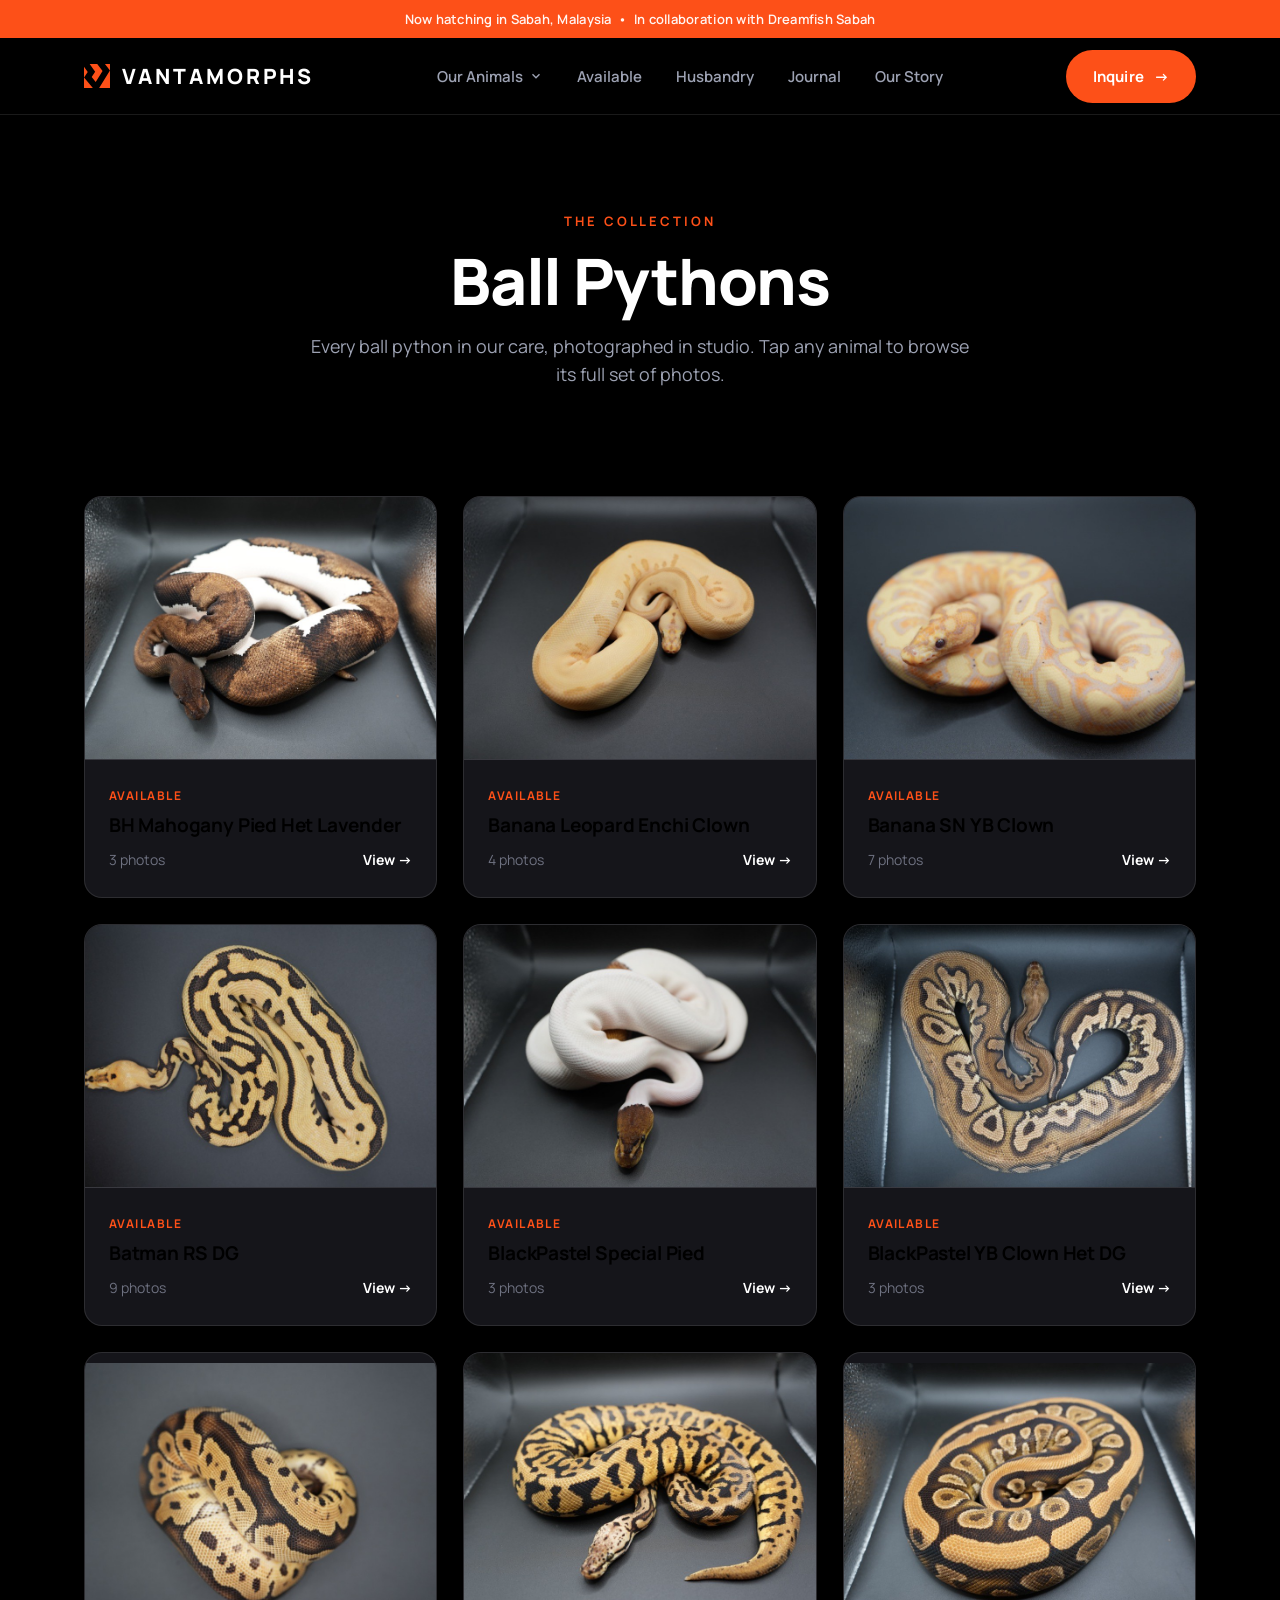
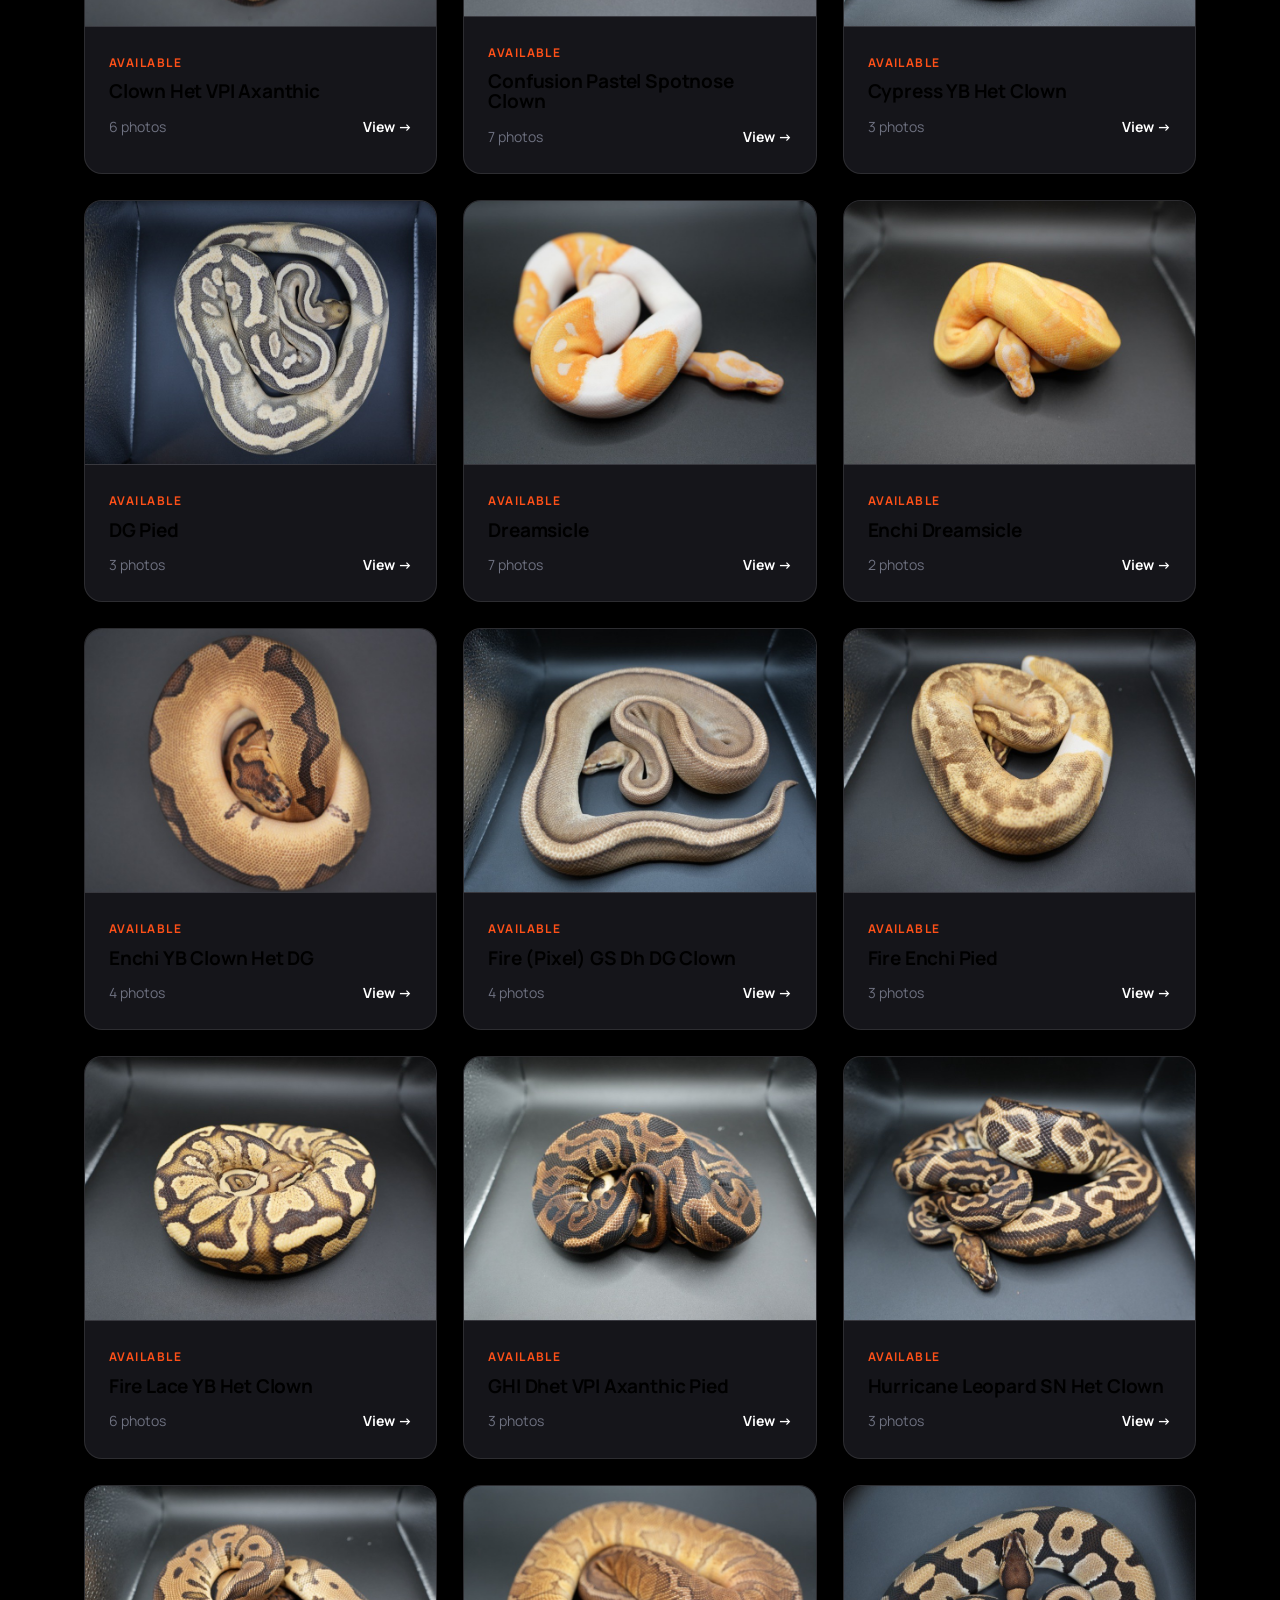
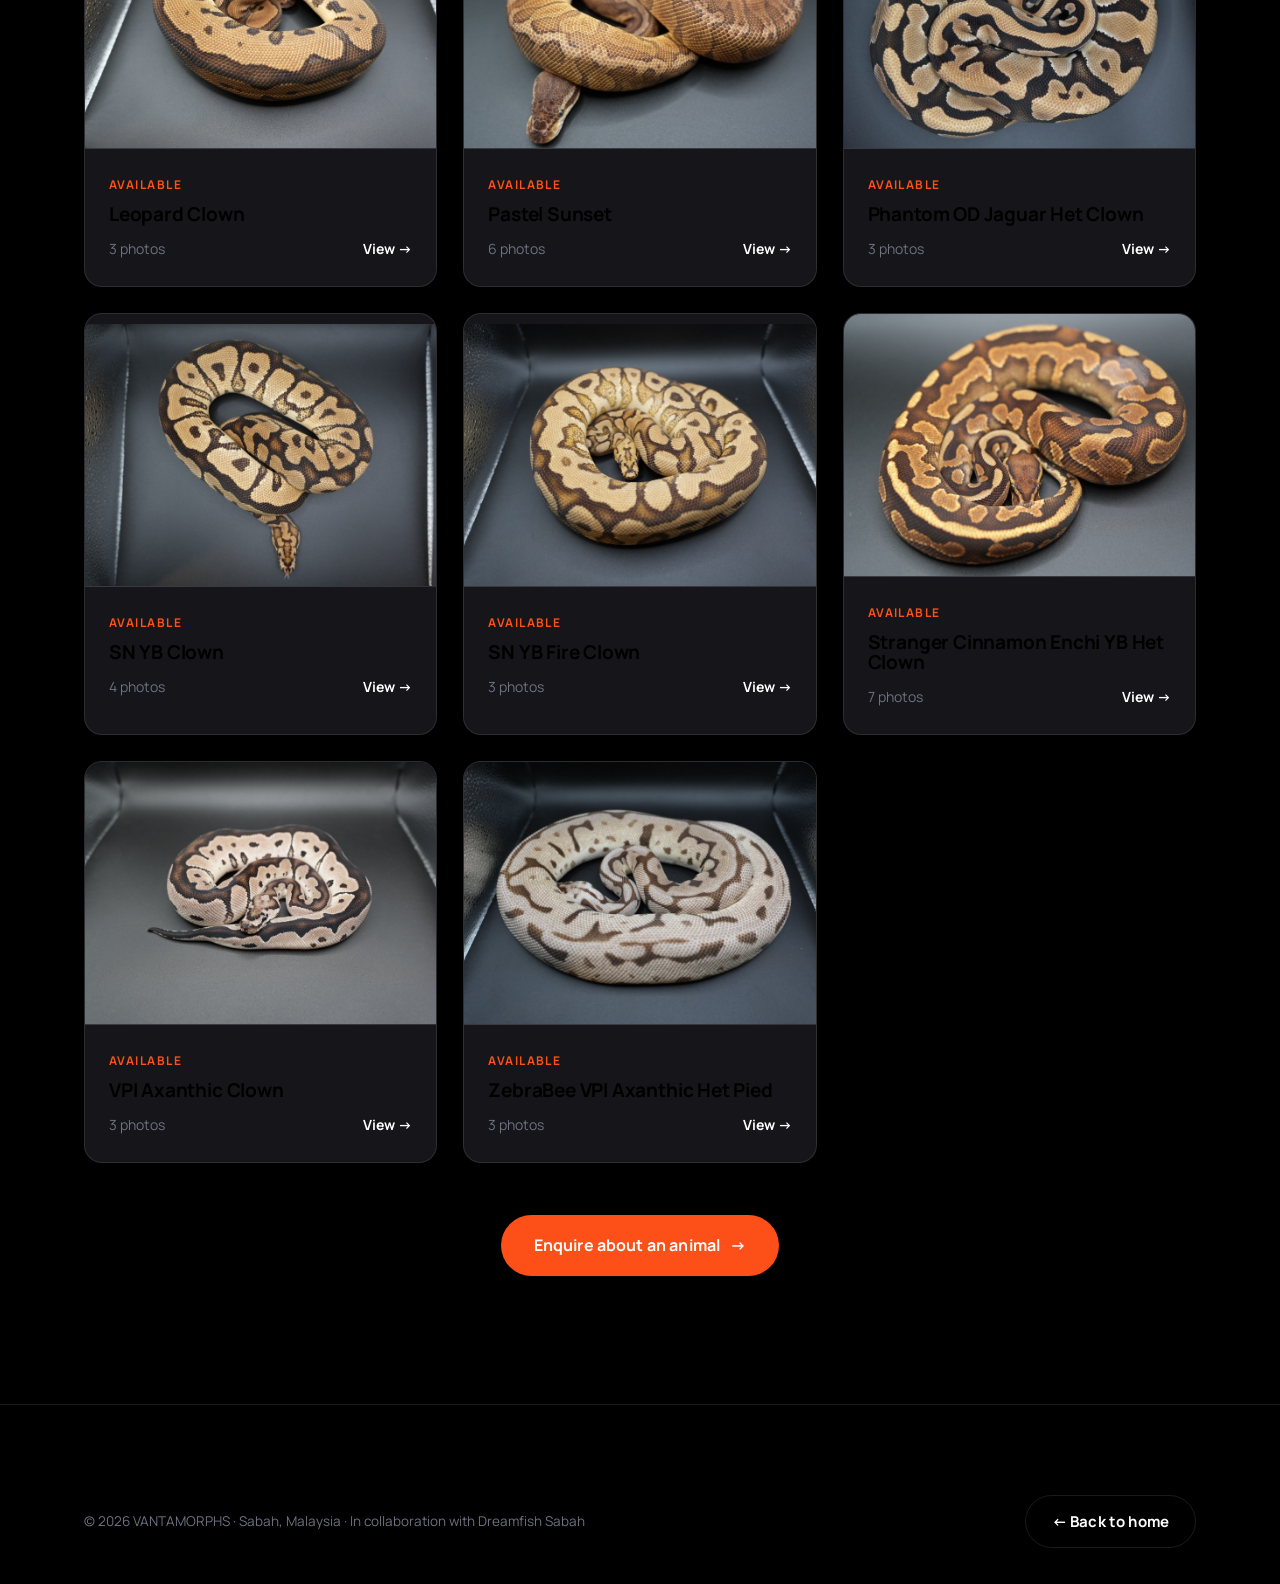
==== ball-pythons.html @ 82ac7227 "Add Ball Pythons page with per-animal photo galleries and nav dropdown - 26 named ball pythons, 112 " ====
<!DOCTYPE html>
<html lang="en">
<head>
  <meta charset="UTF-8" />
  <meta name="viewport" content="width=device-width, initial-scale=1.0" />
  <title>Ball Pythons — VANTAMORPHS</title>
  <meta name="description" content="The full VANTAMORPHS ball python collection — 26 animals, photographed in studio in Sabah, Malaysia." />
  <link rel="icon" type="image/png" sizes="32x32" href="assets/favicon-32.png" />
  <link rel="icon" type="image/png" sizes="16x16" href="assets/favicon-16.png" />
  <link rel="preconnect" href="https://fonts.googleapis.com" />
  <link rel="preconnect" href="https://fonts.gstatic.com" crossorigin />
  <link href="https://fonts.googleapis.com/css2?family=Manrope:wght@300;400;500;600;700;800&display=swap" rel="stylesheet" />
  <link rel="stylesheet" href="styles.css" />
</head>
<body>

  <!-- ============ TOP BAR ============ -->
  <div class="topbar">
    <span>Now hatching in Sabah, Malaysia &nbsp;•&nbsp; In collaboration with Dreamfish Sabah</span>
  </div>

  <!-- ============ HEADER ============ -->
  <header class="header">
    <div class="wrap nav">
      <a href="index.html" class="logo" aria-label="Vantamorphs home">
        <span class="mark">
          <svg viewBox="0 0 699.89 665.63" aria-hidden="true">
            <polygon points="100.37 212.14 0 72.76 0 665.63 254.67 665.63 1.85 362.85 100.37 212.14"/>
            <polygon points="356.38 0 152.37 0 300.46 207.97 206.5 351.66 315.38 482.06 499.54 187.85 356.38 0"/>
            <polygon points="564.32 0 698.16 177.63 395.48 665.63 699.89 665.63 699.89 0 564.32 0"/>
          </svg>
        </span>
        <span class="word">VANTAMORPHS</span>
      </a>

      <nav class="nav-links" aria-label="Primary">
        <div class="nav-item has-drop">
          <a href="ball-pythons.html" class="drop-trigger" aria-haspopup="true" aria-expanded="false">Our Animals
            <svg class="chev" viewBox="0 0 24 24" fill="none" stroke="currentColor" stroke-width="2.4" aria-hidden="true"><path d="m6 9 6 6 6-6"/></svg>
          </a>
          <div class="drop" role="menu">
            <a href="ball-pythons.html" role="menuitem">Ball Pythons</a>
            <a href="crested-geckos.html" role="menuitem">Crested Geckos</a>
          </div>
        </div>
        <a href="index.html#acquire">Available</a>
        <a href="index.html#education">Husbandry</a>
        <a href="index.html#journal">Journal</a>
        <a href="index.html#story">Our Story</a>
      </nav>

      <div class="nav-actions">
        <a href="index.html#contact" class="btn btn-primary">Inquire <span class="arrow">&rarr;</span></a>
        <button class="nav-toggle" aria-label="Open menu" aria-expanded="false" id="navToggle">
          <svg viewBox="0 0 24 24" fill="none" stroke-width="2"><path d="M3 6h18M3 12h18M3 18h18"/></svg>
        </button>
      </div>
    </div>
    <div class="mobile-menu" id="mobileMenu">
      <a href="ball-pythons.html">Ball Pythons</a>
      <a href="crested-geckos.html">Crested Geckos</a>
      <a href="index.html#acquire">Available</a>
      <a href="index.html#education">Husbandry</a>
      <a href="index.html#journal">Journal</a>
      <a href="index.html#story">Our Story</a>
      <a href="index.html#contact" class="btn btn-primary">Inquire &rarr;</a>
    </div>
  </header>

  <main>
    <section class="page-head">
      <div class="wrap center">
        <span class="eyebrow">The Collection</span>
        <h1 class="h1">Ball Pythons</h1>
        <p class="lead" style="margin:18px auto 0;max-width:60ch;">Every ball python in our care, photographed in studio. Tap any animal to browse its full set of photos.</p>
      </div>
    </section>

    <section style="padding-top:0;">
      <div class="wrap">
        <div class="cards roster">
          <button class="card animal-card" data-i="0" aria-label="View photos of BH Mahogany Pied Het Lavender">
            <div class="ph"><img src="assets/animals/bh-mahogany-pied-het-lavender/card.jpg" alt="BH Mahogany Pied Het Lavender" loading="lazy" /></div>
            <div class="card-body">
              <span class="tag">Available</span>
              <h3>BH Mahogany Pied Het Lavender</h3>
              <div class="meta"><span>3 photos</span><span class="price">View &rarr;</span></div>
            </div>
          </button>
          <button class="card animal-card" data-i="1" aria-label="View photos of Banana Leopard Enchi Clown">
            <div class="ph"><img src="assets/animals/banana-leopard-enchi-clown/card.jpg" alt="Banana Leopard Enchi Clown" loading="lazy" /></div>
            <div class="card-body">
              <span class="tag">Available</span>
              <h3>Banana Leopard Enchi Clown</h3>
              <div class="meta"><span>4 photos</span><span class="price">View &rarr;</span></div>
            </div>
          </button>
          <button class="card animal-card" data-i="2" aria-label="View photos of Banana SN YB Clown">
            <div class="ph"><img src="assets/animals/banana-sn-yb-clown/card.jpg" alt="Banana SN YB Clown" loading="lazy" /></div>
            <div class="card-body">
              <span class="tag">Available</span>
              <h3>Banana SN YB Clown</h3>
              <div class="meta"><span>7 photos</span><span class="price">View &rarr;</span></div>
            </div>
          </button>
          <button class="card animal-card" data-i="3" aria-label="View photos of Batman RS DG">
            <div class="ph"><img src="assets/animals/batman-rs-dg/card.jpg" alt="Batman RS DG" loading="lazy" /></div>
            <div class="card-body">
              <span class="tag">Available</span>
              <h3>Batman RS DG</h3>
              <div class="meta"><span>9 photos</span><span class="price">View &rarr;</span></div>
            </div>
          </button>
          <button class="card animal-card" data-i="4" aria-label="View photos of BlackPastel Special Pied">
            <div class="ph"><img src="assets/animals/blackpastel-special-pied/card.jpg" alt="BlackPastel Special Pied" loading="lazy" /></div>
            <div class="card-body">
              <span class="tag">Available</span>
              <h3>BlackPastel Special Pied</h3>
              <div class="meta"><span>3 photos</span><span class="price">View &rarr;</span></div>
            </div>
          </button>
          <button class="card animal-card" data-i="5" aria-label="View photos of BlackPastel YB Clown Het DG">
            <div class="ph"><img src="assets/animals/blackpastel-yb-clown-het-dg/card.jpg" alt="BlackPastel YB Clown Het DG" loading="lazy" /></div>
            <div class="card-body">
              <span class="tag">Available</span>
              <h3>BlackPastel YB Clown Het DG</h3>
              <div class="meta"><span>3 photos</span><span class="price">View &rarr;</span></div>
            </div>
          </button>
          <button class="card animal-card" data-i="6" aria-label="View photos of Clown Het VPI Axanthic">
            <div class="ph"><img src="assets/animals/clown-het-vpi-axanthic/card.jpg" alt="Clown Het VPI Axanthic" loading="lazy" /></div>
            <div class="card-body">
              <span class="tag">Available</span>
              <h3>Clown Het VPI Axanthic</h3>
              <div class="meta"><span>6 photos</span><span class="price">View &rarr;</span></div>
            </div>
          </button>
          <button class="card animal-card" data-i="7" aria-label="View photos of Confusion Pastel Spotnose Clown">
            <div class="ph"><img src="assets/animals/confusion-pastel-spotnose-clown/card.jpg" alt="Confusion Pastel Spotnose Clown" loading="lazy" /></div>
            <div class="card-body">
              <span class="tag">Available</span>
              <h3>Confusion Pastel Spotnose Clown</h3>
              <div class="meta"><span>7 photos</span><span class="price">View &rarr;</span></div>
            </div>
          </button>
          <button class="card animal-card" data-i="8" aria-label="View photos of Cypress YB Het Clown">
            <div class="ph"><img src="assets/animals/cypress-yb-het-clown/card.jpg" alt="Cypress YB Het Clown" loading="lazy" /></div>
            <div class="card-body">
              <span class="tag">Available</span>
              <h3>Cypress YB Het Clown</h3>
              <div class="meta"><span>3 photos</span><span class="price">View &rarr;</span></div>
            </div>
          </button>
          <button class="card animal-card" data-i="9" aria-label="View photos of DG Pied">
            <div class="ph"><img src="assets/animals/dg-pied/card.jpg" alt="DG Pied" loading="lazy" /></div>
            <div class="card-body">
              <span class="tag">Available</span>
              <h3>DG Pied</h3>
              <div class="meta"><span>3 photos</span><span class="price">View &rarr;</span></div>
            </div>
          </button>
          <button class="card animal-card" data-i="10" aria-label="View photos of Dreamsicle">
            <div class="ph"><img src="assets/animals/dreamsicle/card.jpg" alt="Dreamsicle" loading="lazy" /></div>
            <div class="card-body">
              <span class="tag">Available</span>
              <h3>Dreamsicle</h3>
              <div class="meta"><span>7 photos</span><span class="price">View &rarr;</span></div>
            </div>
          </button>
          <button class="card animal-card" data-i="11" aria-label="View photos of Enchi Dreamsicle">
            <div class="ph"><img src="assets/animals/enchi-dreamsicle/card.jpg" alt="Enchi Dreamsicle" loading="lazy" /></div>
            <div class="card-body">
              <span class="tag">Available</span>
              <h3>Enchi Dreamsicle</h3>
              <div class="meta"><span>2 photos</span><span class="price">View &rarr;</span></div>
            </div>
          </button>
          <button class="card animal-card" data-i="12" aria-label="View photos of Enchi YB Clown Het DG">
            <div class="ph"><img src="assets/animals/enchi-yb-clown-het-dg/card.jpg" alt="Enchi YB Clown Het DG" loading="lazy" /></div>
            <div class="card-body">
              <span class="tag">Available</span>
              <h3>Enchi YB Clown Het DG</h3>
              <div class="meta"><span>4 photos</span><span class="price">View &rarr;</span></div>
            </div>
          </button>
          <button class="card animal-card" data-i="13" aria-label="View photos of Fire (Pixel) GS Dh DG Clown">
            <div class="ph"><img src="assets/animals/fire-pixel-gs-dh-dg-clown/card.jpg" alt="Fire (Pixel) GS Dh DG Clown" loading="lazy" /></div>
            <div class="card-body">
              <span class="tag">Available</span>
              <h3>Fire (Pixel) GS Dh DG Clown</h3>
              <div class="meta"><span>4 photos</span><span class="price">View &rarr;</span></div>
            </div>
          </button>
          <button class="card animal-card" data-i="14" aria-label="View photos of Fire Enchi Pied">
            <div class="ph"><img src="assets/animals/fire-enchi-pied/card.jpg" alt="Fire Enchi Pied" loading="lazy" /></div>
            <div class="card-body">
              <span class="tag">Available</span>
              <h3>Fire Enchi Pied</h3>
              <div class="meta"><span>3 photos</span><span class="price">View &rarr;</span></div>
            </div>
          </button>
          <button class="card animal-card" data-i="15" aria-label="View photos of Fire Lace YB Het Clown">
            <div class="ph"><img src="assets/animals/fire-lace-yb-het-clown/card.jpg" alt="Fire Lace YB Het Clown" loading="lazy" /></div>
            <div class="card-body">
              <span class="tag">Available</span>
              <h3>Fire Lace YB Het Clown</h3>
              <div class="meta"><span>6 photos</span><span class="price">View &rarr;</span></div>
            </div>
          </button>
          <button class="card animal-card" data-i="16" aria-label="View photos of GHI Dhet VPI Axanthic Pied">
            <div class="ph"><img src="assets/animals/ghi-dhet-vpi-axanthic-pied/card.jpg" alt="GHI Dhet VPI Axanthic Pied" loading="lazy" /></div>
            <div class="card-body">
              <span class="tag">Available</span>
              <h3>GHI Dhet VPI Axanthic Pied</h3>
              <div class="meta"><span>3 photos</span><span class="price">View &rarr;</span></div>
            </div>
          </button>
          <button class="card animal-card" data-i="17" aria-label="View photos of Hurricane Leopard SN Het Clown">
            <div class="ph"><img src="assets/animals/hurricane-leopard-sn-het-clown/card.jpg" alt="Hurricane Leopard SN Het Clown" loading="lazy" /></div>
            <div class="card-body">
              <span class="tag">Available</span>
              <h3>Hurricane Leopard SN Het Clown</h3>
              <div class="meta"><span>3 photos</span><span class="price">View &rarr;</span></div>
            </div>
          </button>
          <button class="card animal-card" data-i="18" aria-label="View photos of Leopard Clown">
            <div class="ph"><img src="assets/animals/leopard-clown/card.jpg" alt="Leopard Clown" loading="lazy" /></div>
            <div class="card-body">
              <span class="tag">Available</span>
              <h3>Leopard Clown</h3>
              <div class="meta"><span>3 photos</span><span class="price">View &rarr;</span></div>
            </div>
          </button>
          <button class="card animal-card" data-i="19" aria-label="View photos of Pastel Sunset">
            <div class="ph"><img src="assets/animals/pastel-sunset/card.jpg" alt="Pastel Sunset" loading="lazy" /></div>
            <div class="card-body">
              <span class="tag">Available</span>
              <h3>Pastel Sunset</h3>
              <div class="meta"><span>6 photos</span><span class="price">View &rarr;</span></div>
            </div>
          </button>
          <button class="card animal-card" data-i="20" aria-label="View photos of Phantom OD Jaguar Het Clown">
            <div class="ph"><img src="assets/animals/phantom-od-jaguar-het-clown/card.jpg" alt="Phantom OD Jaguar Het Clown" loading="lazy" /></div>
            <div class="card-body">
              <span class="tag">Available</span>
              <h3>Phantom OD Jaguar Het Clown</h3>
              <div class="meta"><span>3 photos</span><span class="price">View &rarr;</span></div>
            </div>
          </button>
          <button class="card animal-card" data-i="21" aria-label="View photos of SN YB Clown">
            <div class="ph"><img src="assets/animals/sn-yb-clown/card.jpg" alt="SN YB Clown" loading="lazy" /></div>
            <div class="card-body">
              <span class="tag">Available</span>
              <h3>SN YB Clown</h3>
              <div class="meta"><span>4 photos</span><span class="price">View &rarr;</span></div>
            </div>
          </button>
          <button class="card animal-card" data-i="22" aria-label="View photos of SN YB Fire Clown">
            <div class="ph"><img src="assets/animals/sn-yb-fire-clown/card.jpg" alt="SN YB Fire Clown" loading="lazy" /></div>
            <div class="card-body">
              <span class="tag">Available</span>
              <h3>SN YB Fire Clown</h3>
              <div class="meta"><span>3 photos</span><span class="price">View &rarr;</span></div>
            </div>
          </button>
          <button class="card animal-card" data-i="23" aria-label="View photos of Stranger Cinnamon Enchi YB Het Clown">
            <div class="ph"><img src="assets/animals/stranger-cinnamon-enchi-yb-het-clown/card.jpg" alt="Stranger Cinnamon Enchi YB Het Clown" loading="lazy" /></div>
            <div class="card-body">
              <span class="tag">Available</span>
              <h3>Stranger Cinnamon Enchi YB Het Clown</h3>
              <div class="meta"><span>7 photos</span><span class="price">View &rarr;</span></div>
            </div>
          </button>
          <button class="card animal-card" data-i="24" aria-label="View photos of VPI Axanthic Clown">
            <div class="ph"><img src="assets/animals/vpi-axanthic-clown/card.jpg" alt="VPI Axanthic Clown" loading="lazy" /></div>
            <div class="card-body">
              <span class="tag">Available</span>
              <h3>VPI Axanthic Clown</h3>
              <div class="meta"><span>3 photos</span><span class="price">View &rarr;</span></div>
            </div>
          </button>
          <button class="card animal-card" data-i="25" aria-label="View photos of ZebraBee VPI Axanthic Het Pied">
            <div class="ph"><img src="assets/animals/zebrabee-vpi-axanthic-het-pied/card.jpg" alt="ZebraBee VPI Axanthic Het Pied" loading="lazy" /></div>
            <div class="card-body">
              <span class="tag">Available</span>
              <h3>ZebraBee VPI Axanthic Het Pied</h3>
              <div class="meta"><span>3 photos</span><span class="price">View &rarr;</span></div>
            </div>
          </button>
        </div>
        <div class="center" style="margin-top:52px;">
          <a href="index.html#contact" class="btn btn-primary btn-lg">Enquire about an animal <span class="arrow">&rarr;</span></a>
        </div>
      </div>
    </section>
  </main>

  <!-- ============ LIGHTBOX ============ -->
  <div class="lb" id="lb" hidden role="dialog" aria-modal="true" aria-label="Animal photos">
    <button class="lb-close" id="lbClose" aria-label="Close">
      <svg viewBox="0 0 24 24" fill="none" stroke="currentColor" stroke-width="2"><path d="M18 6 6 18M6 6l12 12"/></svg>
    </button>
    <button class="lb-nav lb-prev" id="lbPrev" aria-label="Previous photo">
      <svg viewBox="0 0 24 24" fill="none" stroke="currentColor" stroke-width="2.2"><path d="m15 18-6-6 6-6"/></svg>
    </button>
    <button class="lb-nav lb-next" id="lbNext" aria-label="Next photo">
      <svg viewBox="0 0 24 24" fill="none" stroke="currentColor" stroke-width="2.2"><path d="m9 18 6-6-6-6"/></svg>
    </button>
    <figure class="lb-stage">
      <img id="lbImg" alt="" />
      <figcaption class="lb-cap">
        <span class="lb-name" id="lbName"></span>
        <span class="lb-count" id="lbCount"></span>
      </figcaption>
    </figure>
    <div class="lb-strip" id="lbStrip"></div>
  </div>

  <footer class="footer">
    <div class="wrap">
      <div class="footer-bottom" style="margin-top:0;border-top:0;">
        <span>&copy; 2026 VANTAMORPHS &middot; Sabah, Malaysia &middot; In collaboration with Dreamfish Sabah</span>
        <a href="index.html" class="btn btn-ghost">&larr; Back to home</a>
      </div>
    </div>
  </footer>

  <script>window.VM_ANIMALS = [{"name": "BH Mahogany Pied Het Lavender", "photos": ["bh-mahogany-pied-het-lavender/01.jpg", "bh-mahogany-pied-het-lavender/02.jpg", "bh-mahogany-pied-het-lavender/03.jpg"]}, {"name": "Banana Leopard Enchi Clown", "photos": ["banana-leopard-enchi-clown/01.jpg", "banana-leopard-enchi-clown/02.jpg", "banana-leopard-enchi-clown/03.jpg", "banana-leopard-enchi-clown/04.jpg"]}, {"name": "Banana SN YB Clown", "photos": ["banana-sn-yb-clown/01.jpg", "banana-sn-yb-clown/02.jpg", "banana-sn-yb-clown/03.jpg", "banana-sn-yb-clown/04.jpg", "banana-sn-yb-clown/05.jpg", "banana-sn-yb-clown/06.jpg", "banana-sn-yb-clown/07.jpg"]}, {"name": "Batman RS DG", "photos": ["batman-rs-dg/01.jpg", "batman-rs-dg/02.jpg", "batman-rs-dg/03.jpg", "batman-rs-dg/04.jpg", "batman-rs-dg/05.jpg", "batman-rs-dg/06.jpg", "batman-rs-dg/07.jpg", "batman-rs-dg/08.jpg", "batman-rs-dg/09.jpg"]}, {"name": "BlackPastel Special Pied", "photos": ["blackpastel-special-pied/01.jpg", "blackpastel-special-pied/02.jpg", "blackpastel-special-pied/03.jpg"]}, {"name": "BlackPastel YB Clown Het DG", "photos": ["blackpastel-yb-clown-het-dg/01.jpg", "blackpastel-yb-clown-het-dg/02.jpg", "blackpastel-yb-clown-het-dg/03.jpg"]}, {"name": "Clown Het VPI Axanthic", "photos": ["clown-het-vpi-axanthic/01.jpg", "clown-het-vpi-axanthic/02.jpg", "clown-het-vpi-axanthic/03.jpg", "clown-het-vpi-axanthic/04.jpg", "clown-het-vpi-axanthic/05.jpg", "clown-het-vpi-axanthic/06.jpg"]}, {"name": "Confusion Pastel Spotnose Clown", "photos": ["confusion-pastel-spotnose-clown/01.jpg", "confusion-pastel-spotnose-clown/02.jpg", "confusion-pastel-spotnose-clown/03.jpg", "confusion-pastel-spotnose-clown/04.jpg", "confusion-pastel-spotnose-clown/05.jpg", "confusion-pastel-spotnose-clown/06.jpg", "confusion-pastel-spotnose-clown/07.jpg"]}, {"name": "Cypress YB Het Clown", "photos": ["cypress-yb-het-clown/01.jpg", "cypress-yb-het-clown/02.jpg", "cypress-yb-het-clown/03.jpg"]}, {"name": "DG Pied", "photos": ["dg-pied/01.jpg", "dg-pied/02.jpg", "dg-pied/03.jpg"]}, {"name": "Dreamsicle", "photos": ["dreamsicle/01.jpg", "dreamsicle/02.jpg", "dreamsicle/03.jpg", "dreamsicle/04.jpg", "dreamsicle/05.jpg", "dreamsicle/06.jpg", "dreamsicle/07.jpg"]}, {"name": "Enchi Dreamsicle", "photos": ["enchi-dreamsicle/01.jpg", "enchi-dreamsicle/02.jpg"]}, {"name": "Enchi YB Clown Het DG", "photos": ["enchi-yb-clown-het-dg/01.jpg", "enchi-yb-clown-het-dg/02.jpg", "enchi-yb-clown-het-dg/03.jpg", "enchi-yb-clown-het-dg/04.jpg"]}, {"name": "Fire (Pixel) GS Dh DG Clown", "photos": ["fire-pixel-gs-dh-dg-clown/01.jpg", "fire-pixel-gs-dh-dg-clown/02.jpg", "fire-pixel-gs-dh-dg-clown/03.jpg", "fire-pixel-gs-dh-dg-clown/04.jpg"]}, {"name": "Fire Enchi Pied", "photos": ["fire-enchi-pied/01.jpg", "fire-enchi-pied/02.jpg", "fire-enchi-pied/03.jpg"]}, {"name": "Fire Lace YB Het Clown", "photos": ["fire-lace-yb-het-clown/01.jpg", "fire-lace-yb-het-clown/02.jpg", "fire-lace-yb-het-clown/03.jpg", "fire-lace-yb-het-clown/04.jpg", "fire-lace-yb-het-clown/05.jpg", "fire-lace-yb-het-clown/06.jpg"]}, {"name": "GHI Dhet VPI Axanthic Pied", "photos": ["ghi-dhet-vpi-axanthic-pied/01.jpg", "ghi-dhet-vpi-axanthic-pied/02.jpg", "ghi-dhet-vpi-axanthic-pied/03.jpg"]}, {"name": "Hurricane Leopard SN Het Clown", "photos": ["hurricane-leopard-sn-het-clown/01.jpg", "hurricane-leopard-sn-het-clown/02.jpg", "hurricane-leopard-sn-het-clown/03.jpg"]}, {"name": "Leopard Clown", "photos": ["leopard-clown/01.jpg", "leopard-clown/02.jpg", "leopard-clown/03.jpg"]}, {"name": "Pastel Sunset", "photos": ["pastel-sunset/01.jpg", "pastel-sunset/02.jpg", "pastel-sunset/03.jpg", "pastel-sunset/04.jpg", "pastel-sunset/05.jpg", "pastel-sunset/06.jpg"]}, {"name": "Phantom OD Jaguar Het Clown", "photos": ["phantom-od-jaguar-het-clown/01.jpg", "phantom-od-jaguar-het-clown/02.jpg", "phantom-od-jaguar-het-clown/03.jpg"]}, {"name": "SN YB Clown", "photos": ["sn-yb-clown/01.jpg", "sn-yb-clown/02.jpg", "sn-yb-clown/03.jpg", "sn-yb-clown/04.jpg"]}, {"name": "SN YB Fire Clown", "photos": ["sn-yb-fire-clown/01.jpg", "sn-yb-fire-clown/02.jpg", "sn-yb-fire-clown/03.jpg"]}, {"name": "Stranger Cinnamon Enchi YB Het Clown", "photos": ["stranger-cinnamon-enchi-yb-het-clown/01.jpg", "stranger-cinnamon-enchi-yb-het-clown/02.jpg", "stranger-cinnamon-enchi-yb-het-clown/03.jpg", "stranger-cinnamon-enchi-yb-het-clown/04.jpg", "stranger-cinnamon-enchi-yb-het-clown/05.jpg", "stranger-cinnamon-enchi-yb-het-clown/06.jpg", "stranger-cinnamon-enchi-yb-het-clown/07.jpg"]}, {"name": "VPI Axanthic Clown", "photos": ["vpi-axanthic-clown/01.jpg", "vpi-axanthic-clown/02.jpg", "vpi-axanthic-clown/03.jpg"]}, {"name": "ZebraBee VPI Axanthic Het Pied", "photos": ["zebrabee-vpi-axanthic-het-pied/01.jpg", "zebrabee-vpi-axanthic-het-pied/02.jpg", "zebrabee-vpi-axanthic-het-pied/03.jpg"]}];</script>
  <script src="assets/site.js"></script>
</body>
</html>
---- styles.css ----
/* ============================================================
   VANTAMORPHS — Brand stylesheet (dark only)
   Colors / type per official Brand Guidelines (2025).
   ============================================================ */

:root {
  /* ----- Brand constants ----- */
  --pure-white: #FFFFFF;
  --pure-black: #000000;

  /* Named grayscale (from brand kit) */
  --cloud:    #EDEFF7;
  --smoke:    #D3D6E0;
  --steel:    #BCBFCC;
  --space:    #9DA2B3;
  --graphite: #6E7180;
  --arsenic:  #40424D;
  --phantom:  #1E1E24;

  /* ----- DARK THEME (the only theme) ----- */
  --bg:         #000000;
  --bg-soft:    #1E1E24;
  --surface:    #15151A;
  --line:       rgba(255, 255, 255, .10);
  --text:       #FFFFFF;
  --text-dim:   #9DA2B3;
  --text-mute:  #6E7180;

  /* Exact brand orange (#FD5018) — reads perfectly on black */
  --orange:     #FD5018;
  --orange-600: #E8440F;

  --header-bg:  rgba(0, 0, 0, .72);
  --ph-grad:    radial-gradient(120% 120% at 30% 10%, #26262E 0%, #1E1E24 45%, #0C0C10 100%);
  --ph-wm:      .07;
  --partner-grad: linear-gradient(120deg, #1E1E24, #0C0C10);
  --card-shadow: none;
  --glow:       radial-gradient(circle, rgba(253,80,24,.22), transparent 62%);

  /* layout */
  --maxw: 1240px;
  --gutter: clamp(20px, 5vw, 64px);
  --radius: 18px;
  --radius-sm: 12px;
  --ease: cubic-bezier(.4, 0, .2, 1);
  --t-theme: background-color .35s var(--ease), border-color .35s var(--ease), color .35s var(--ease), box-shadow .35s var(--ease);
}

/* ---------- Reset ---------- */
*, *::before, *::after { box-sizing: border-box; margin: 0; padding: 0; }
html { -webkit-text-size-adjust: 100%; scroll-behavior: smooth; }
@media (prefers-reduced-motion: reduce) { html { scroll-behavior: auto; } }
body {
  font-family: 'Manrope', system-ui, -apple-system, sans-serif;
  background: var(--bg);
  color: var(--text);
  line-height: 1.55;
  font-size: 16px;
  -webkit-font-smoothing: antialiased;
  overflow-x: hidden;
  transition: var(--t-theme);
}
img, svg { display: block; max-width: 100%; }
a { color: inherit; text-decoration: none; }
ul { list-style: none; }
/* Form controls & buttons don't inherit fonts by default — force Manrope everywhere */
button, input, select, textarea { font: inherit; }

/* ---------- Type scale (64/48/32/24/18/16) ---------- */
h1, h2, h3, h4 { font-weight: 800; line-height: 1.06; letter-spacing: -.02em; }
.h1 { font-size: clamp(40px, 6.5vw, 64px); }
.h2 { font-size: clamp(30px, 4.6vw, 48px); }
.h3 { font-size: clamp(22px, 2.6vw, 32px); }
.sub { font-size: clamp(18px, 2vw, 24px); font-weight: 600; }
.lead { font-size: clamp(16px, 1.4vw, 18px); color: var(--text-dim); }
.eyebrow {
  font-size: 13px; font-weight: 700; letter-spacing: .22em;
  text-transform: uppercase; color: var(--orange);
}

/* ---------- Layout ---------- */
.wrap { max-width: var(--maxw); margin: 0 auto; padding-inline: var(--gutter); }
section { padding-block: clamp(72px, 10vw, 128px); }
.center { text-align: center; }
.section-head { max-width: 760px; }
.center .section-head, .section-head.center { margin-inline: auto; }
.section-head .eyebrow { display: block; margin-bottom: 16px; }
.section-head p { margin-top: 18px; }

/* ---------- Buttons ---------- */
.btn {
  display: inline-flex; align-items: center; justify-content: center; gap: 10px;
  font-weight: 700; font-size: 15px; letter-spacing: .01em;
  padding: 14px 26px; border-radius: 999px;
  border: 1px solid transparent; cursor: pointer;
  transition: transform .25s var(--ease), background-color .25s var(--ease), color .25s var(--ease), border-color .25s var(--ease);
}
.btn:hover { transform: translateY(-2px); }
.btn-primary { background: var(--orange); color: #fff; }
.btn-primary:hover { background: var(--orange-600); }
.btn-ghost { border-color: var(--line); color: var(--text); }
.btn-ghost:hover { border-color: var(--orange); color: var(--orange); }
.btn .arrow { transition: transform .25s var(--ease); }
.btn:hover .arrow { transform: translateX(4px); }
.btn-lg { padding: 17px 32px; font-size: 16px; }

/* ---------- Logo ---------- */
.logo { display: inline-flex; align-items: center; gap: 12px; }
.logo .mark { width: 26px; height: auto; color: var(--orange); flex: none; }
.logo .mark svg { width: 100%; height: auto; fill: currentColor; }
.logo .word {
  font-weight: 800; font-size: 21px; letter-spacing: .14em; color: var(--text);
  transition: color .35s var(--ease);
}

/* ---------- Top bar ---------- */
.topbar {
  background: var(--orange); color: #fff;
  font-size: 13px; font-weight: 600; letter-spacing: .02em;
  text-align: center; padding: 9px var(--gutter);
}
.topbar span { opacity: .95; }

/* ---------- Header / Nav ---------- */
.header {
  position: sticky; top: 0; z-index: 50;
  background: var(--header-bg);
  backdrop-filter: saturate(140%) blur(10px);
  -webkit-backdrop-filter: saturate(140%) blur(10px);
  border-bottom: 1px solid var(--line);
  transition: var(--t-theme);
}
.nav { display: flex; align-items: center; justify-content: space-between; height: 76px; }
.nav-links { display: flex; align-items: center; gap: 34px; }
.nav-links a {
  font-size: 15px; font-weight: 600; color: var(--text-dim);
  transition: color .2s var(--ease);
}
.nav-links a:hover { color: var(--text); }
.nav-actions { display: flex; align-items: center; gap: 14px; }

.nav-toggle { display: none; background: none; border: 0; color: var(--text); cursor: pointer; }
.nav-toggle svg { width: 26px; height: 26px; stroke: currentColor; }

/* ---------- Nav dropdown ---------- */
.nav-item { position: relative; }
.nav-item .drop-trigger {
  display: inline-flex; align-items: center; gap: 6px;
  font-size: 15px; font-weight: 600; color: var(--text-dim);
  transition: color .2s var(--ease); cursor: pointer;
}
.nav-item:hover .drop-trigger, .nav-item.open .drop-trigger { color: var(--text); }
.nav-item .chev { width: 14px; height: 14px; transition: transform .3s var(--ease); }
.nav-item.open .chev { transform: rotate(180deg); }
/* hover bridge so the menu doesn't close in the gap */
.nav-item.has-drop::after { content: ""; position: absolute; left: 0; right: 0; top: 100%; height: 16px; }
.drop {
  position: absolute; top: calc(100% + 14px); left: 50%;
  min-width: 210px; padding: 8px;
  background: var(--surface); border: 1px solid var(--line); border-radius: 14px;
  box-shadow: 0 22px 50px rgba(0,0,0,.55);
  opacity: 0; visibility: hidden;
  transform: translate(-50%, -8px);
  transition: opacity .28s var(--ease), transform .28s var(--ease), visibility .28s;
  z-index: 60;
}
.nav-item.open .drop { opacity: 1; visibility: visible; transform: translate(-50%, 0); }
.drop a {
  display: block; padding: 12px 16px; border-radius: 9px;
  font-size: 15px; font-weight: 600; color: var(--text-dim);
  transition: background-color .2s var(--ease), color .2s var(--ease);
}
.drop a:hover { background: rgba(253,80,24,.12); color: var(--orange); }
@media (prefers-reduced-motion: reduce) { .drop { transition: none; } }

/* ---------- Interior page header ---------- */
.page-head { padding-block: clamp(56px, 8vw, 96px) clamp(32px, 4vw, 52px); }
.page-head .eyebrow { display: block; margin-bottom: 16px; }

/* ---------- Lightbox ---------- */
.lb {
  position: fixed; inset: 0; z-index: 200;
  background: rgba(0,0,0,.94);
  display: grid; grid-template-rows: 1fr auto; align-items: center;
  padding: clamp(16px, 3vw, 40px);
}
.lb[hidden] { display: none; }
.lb-stage { display: flex; flex-direction: column; align-items: center; justify-content: center; min-height: 0; gap: 16px; }
.lb-stage img {
  max-width: min(94vw, 1200px); max-height: 68vh; width: auto; height: auto;
  border-radius: var(--radius); border: 1px solid var(--line); object-fit: contain;
}
.lb-cap { display: flex; align-items: center; gap: 14px; flex-wrap: wrap; justify-content: center; }
.lb-name { font-size: clamp(16px, 2vw, 21px); font-weight: 800; letter-spacing: -.01em; color: var(--text); }
.lb-count {
  font-size: 12px; font-weight: 700; letter-spacing: .1em;
  color: var(--text-dim); border: 1px solid var(--line); border-radius: 999px; padding: 5px 12px;
}
.lb-close, .lb-nav {
  position: absolute; display: grid; place-items: center; cursor: pointer;
  background: rgba(255,255,255,.07); border: 1px solid var(--line); color: var(--text);
  border-radius: 50%; transition: background-color .2s var(--ease), border-color .2s var(--ease), transform .2s var(--ease);
}
.lb-close { top: 20px; right: 20px; width: 46px; height: 46px; }
.lb-nav { top: 50%; transform: translateY(-50%); width: 52px; height: 52px; }
.lb-prev { left: clamp(10px, 2vw, 28px); }
.lb-next { right: clamp(10px, 2vw, 28px); }
.lb-close:hover, .lb-nav:hover { background: var(--orange); border-color: var(--orange); }
.lb-nav:hover { transform: translateY(-50%) scale(1.06); }
.lb-close svg, .lb-nav svg { width: 22px; height: 22px; }
.lb-nav[hidden], .lb-strip[hidden] { display: none; }
.lb-strip {
  display: flex; gap: 10px; overflow-x: auto; padding: 18px 4px 4px;
  justify-content: flex-start; scrollbar-width: thin;
}
@media (min-width: 700px) { .lb-strip { justify-content: center; } }
.lb-strip button {
  flex: none; width: 84px; height: 60px; padding: 0; cursor: pointer;
  border: 2px solid transparent; border-radius: 9px; overflow: hidden;
  background: var(--surface); opacity: .55;
  transition: opacity .2s var(--ease), border-color .2s var(--ease);
}
.lb-strip button img { width: 100%; height: 100%; object-fit: cover; }
.lb-strip button:hover { opacity: .85; }
.lb-strip button.is-active { opacity: 1; border-color: var(--orange); }

/* card used as a button */
button.card { display: block; width: 100%; text-align: left; padding: 0; border: 1px solid var(--line); font: inherit; cursor: pointer; }

/* ---------- Hero ---------- */
.hero { position: relative; padding-block: clamp(56px, 9vw, 104px); overflow: hidden; }
.hero-grid {
  display: grid; grid-template-columns: 1.05fr .95fr; gap: clamp(32px, 5vw, 72px);
  align-items: center;
}
.hero .eyebrow { margin-bottom: 22px; display: inline-flex; align-items: center; gap: 10px; }
.hero .dot { width: 7px; height: 7px; border-radius: 50%; background: var(--orange); box-shadow: 0 0 0 4px rgba(253,80,24,.18); }
.hero h1 { margin-bottom: 22px; }
.hero h1 .accent { color: var(--orange); }
.hero p { max-width: 50ch; margin-bottom: 34px; }
.hero-cta { display: flex; flex-wrap: wrap; gap: 14px; }
.hero-tagline {
  margin-top: 38px; padding-top: 26px; border-top: 1px solid var(--line);
  font-style: italic; color: var(--text-mute); font-size: 17px;
}
.hero-glow {
  position: absolute; width: 600px; height: 600px; right: -150px; top: -120px;
  background: var(--glow); pointer-events: none; z-index: 0;
}
.hero > .wrap { position: relative; z-index: 1; }

/* ---------- Image placeholder ---------- */
.ph {
  position: relative; border-radius: var(--radius); overflow: hidden;
  background: var(--ph-grad);
  border: 1px solid var(--line);
  display: grid; place-items: center; aspect-ratio: 4 / 3;
  color: var(--text-mute);
  transition: var(--t-theme);
}
.ph::before {
  content: ""; position: absolute; inset: 0;
  background-image: url("assets/mark-mute.svg");
  background-repeat: no-repeat; background-position: center; background-size: 38%;
  opacity: var(--ph-wm);
}
.ph .ph-tag {
  position: absolute; top: 14px; left: 14px;
  font-size: 11px; font-weight: 700; letter-spacing: .14em; text-transform: uppercase;
  color: var(--text-mute); background: var(--bg);
  border: 1px solid var(--line); padding: 5px 10px; border-radius: 999px;
}
.ph .ph-label { position: relative; z-index: 1; font-size: 13px; font-weight: 600; letter-spacing: .04em; }
.ph img { position: absolute; inset: 0; width: 100%; height: 100%; object-fit: cover; z-index: 1; }
.ph.tall { aspect-ratio: 3 / 4; }
.ph.wide { aspect-ratio: 16 / 10; }
.hero .ph { aspect-ratio: 5 / 5.4; box-shadow: var(--card-shadow); }
/* Photoshoot hero is landscape 3:2 — wider frame, biased toward the head (lower left) */
.hero .ph.hero-photo { aspect-ratio: 4 / 3.2; }
.hero-photo img { object-position: 42% 55%; }

/* ---------- Stats band ---------- */
.stats { background: var(--bg-soft); border-block: 1px solid var(--line); transition: var(--t-theme); }
.stats-grid { display: grid; grid-template-columns: repeat(4, 1fr); }
.stat {
  padding: 40px clamp(14px, 3vw, 36px);
  min-height: 132px;
  display: flex; flex-direction: column; align-items: center; justify-content: center;
  text-align: center; position: relative;
}
.stat + .stat::before {
  content: ""; position: absolute; left: 0; top: 50%; transform: translateY(-50%);
  width: 1px; height: 56%; background: var(--line);
}
.stat .num {
  font-size: clamp(26px, 3.2vw, 40px); font-weight: 800; color: var(--orange);
  letter-spacing: -.02em; line-height: 1.05; white-space: nowrap;
}
.stat .num sup { font-size: .5em; vertical-align: super; }
.stat .lab {
  margin-top: 12px; font-size: 12.5px; font-weight: 600; letter-spacing: .1em;
  text-transform: uppercase; color: var(--text-dim); line-height: 1.4;
}

/* ---------- "In Association With" marquee ---------- */
.assoc { padding-block: clamp(48px, 7vw, 84px); overflow: hidden; }
.assoc-label {
  text-align: center; font-size: 13px; font-weight: 700; letter-spacing: .24em;
  text-transform: uppercase; color: var(--text-mute); margin-bottom: 34px;
}
.marquee {
  position: relative; overflow: hidden;
  -webkit-mask-image: linear-gradient(90deg, transparent, #000 9%, #000 91%, transparent);
  mask-image: linear-gradient(90deg, transparent, #000 9%, #000 91%, transparent);
}
.marquee-track {
  display: flex; align-items: center; width: max-content;
  animation: assoc-scroll 34s linear infinite;
}
.marquee:hover .marquee-track { animation-play-state: paused; }
.assoc-item {
  display: inline-flex; align-items: center; padding-inline: clamp(28px, 4.5vw, 64px);
  font-size: clamp(18px, 2.2vw, 26px); font-weight: 700; letter-spacing: .005em;
  color: var(--text-mute); white-space: nowrap; transition: color .25s var(--ease);
}
.assoc-item:hover { color: var(--text); }
.assoc-sep { color: var(--orange); font-size: 9px; opacity: .85; transform: rotate(45deg); display: inline-block; }
.assoc-logo {
  width: 34px; height: 34px; margin-right: 13px;
  border-radius: 9px; object-fit: contain; padding: 3px; background: #fff;
  border: 1px solid var(--line); flex: none;
}
@keyframes assoc-scroll { from { transform: translateX(0); } to { transform: translateX(-50%); } }
@media (prefers-reduced-motion: reduce) {
  .marquee-track { animation: none; width: 100%; justify-content: center; flex-wrap: wrap; gap: 8px; }
}

/* ---------- Collection film strip (photo marquee) ---------- */
.gallery { padding-block: 0 clamp(72px, 10vw, 128px); }
.photo-marquee .marquee-track { animation-duration: 58s; }
.photo-marquee img {
  height: clamp(170px, 24vw, 300px); width: auto;
  margin-right: 18px; border-radius: var(--radius-sm);
  border: 1px solid var(--line); object-fit: cover;
}
.photo-marquee:hover .marquee-track { animation-play-state: paused; }
@media (prefers-reduced-motion: reduce) {
  .photo-marquee img { height: 150px; }
}

/* ---------- Animal cards ---------- */
.cards { display: grid; grid-template-columns: repeat(3, 1fr); gap: 26px; margin-top: 56px; }
.card {
  background: var(--surface); border: 1px solid var(--line); border-radius: var(--radius);
  overflow: hidden; box-shadow: var(--card-shadow);
  transition: transform .3s var(--ease), border-color .3s var(--ease), background-color .35s var(--ease), box-shadow .3s var(--ease);
}
.card:hover { transform: translateY(-6px); border-color: rgba(253,80,24,.5); }
.card .ph { border: 0; border-radius: 0; border-bottom: 1px solid var(--line); box-shadow: none; }
.card-body { padding: 22px 24px 26px; }
.card-body .tag { font-size: 12px; font-weight: 700; letter-spacing: .12em; text-transform: uppercase; color: var(--orange); }
.card-body h3 { font-size: 19px; font-weight: 700; margin-top: 8px; letter-spacing: -.01em; }
.card-body .meta { margin-top: 14px; display: flex; justify-content: space-between; align-items: center; color: var(--text-mute); font-size: 14px; }
.card-body .price { color: var(--text); font-weight: 700; }

/* ---------- Acquire panels ---------- */
.panels { display: grid; grid-template-columns: 1fr 1fr; gap: 26px; }
.panel {
  background: var(--surface); border: 1px solid var(--line); border-radius: var(--radius);
  padding: clamp(28px, 4vw, 44px); box-shadow: var(--card-shadow);
  transition: border-color .3s var(--ease), background-color .35s var(--ease), box-shadow .3s var(--ease);
}
.panel:hover { border-color: rgba(253,80,24,.45); }
.panel .pico {
  width: 52px; height: 52px; border-radius: 14px; display: grid; place-items: center;
  background: rgba(253,80,24,.12); color: var(--orange); margin-bottom: 22px;
}
.panel .pico svg { width: 26px; height: 26px; stroke: currentColor; fill: none; }
.panel h3 { font-size: 24px; margin-bottom: 12px; }
.panel p { color: var(--text-dim); margin-bottom: 22px; }
.panel .link { color: var(--orange); font-weight: 700; font-size: 15px; display: inline-flex; gap: 8px; align-items: center; }
.panel .link .arrow { transition: transform .25s var(--ease); }
.panel:hover .link .arrow { transform: translateX(4px); }

/* ---------- Feature columns ---------- */
.features { display: grid; grid-template-columns: repeat(3, 1fr); gap: 24px; margin-top: 56px; }
.feature {
  background: var(--surface); border: 1px solid var(--line); border-radius: var(--radius);
  padding: clamp(26px, 3vw, 38px); box-shadow: var(--card-shadow);
  transition: var(--t-theme);
}
.feature .fico { width: 46px; height: 46px; color: var(--orange); margin-bottom: 22px; }
.feature .fico svg { width: 100%; height: 100%; stroke: currentColor; fill: none; }
.feature h3 { font-size: 21px; margin-bottom: 12px; }
.feature p { color: var(--text-dim); font-size: 15.5px; }

/* ---------- Education / split ---------- */
.split { display: grid; grid-template-columns: 1fr 1fr; gap: clamp(32px, 5vw, 72px); align-items: center; }
.edu-list { margin-top: 4px; display: grid; gap: 14px; }
.edu-item {
  display: flex; gap: 16px; align-items: flex-start; padding: 18px 20px;
  border: 1px solid var(--line); border-radius: var(--radius-sm); background: var(--surface);
  box-shadow: var(--card-shadow);
  transition: border-color .25s var(--ease), background-color .35s var(--ease), box-shadow .25s var(--ease);
}
.edu-item:hover { border-color: rgba(253,80,24,.45); }
.edu-item .n { color: var(--orange); font-weight: 800; font-size: 15px; min-width: 28px; }
.edu-item h4 { font-size: 16px; font-weight: 700; margin-bottom: 3px; }
.edu-item p { font-size: 14px; color: var(--text-mute); }

/* ---------- Journal ---------- */
.posts { display: grid; grid-template-columns: repeat(3, 1fr); gap: 26px; margin-top: 56px; }
.post {
  border: 1px solid var(--line); border-radius: var(--radius); overflow: hidden;
  background: var(--surface); box-shadow: var(--card-shadow);
  transition: transform .3s var(--ease), border-color .3s var(--ease), background-color .35s var(--ease), box-shadow .3s var(--ease);
}
.post:hover { transform: translateY(-6px); border-color: rgba(253,80,24,.45); }
.post .ph { border: 0; border-radius: 0; aspect-ratio: 16/9; box-shadow: none; }
.post-body { padding: 22px 24px 26px; }
.post-body .cat { font-size: 12px; font-weight: 700; letter-spacing: .12em; text-transform: uppercase; color: var(--orange); }
.post-body h3 { font-size: 18px; font-weight: 700; margin-top: 10px; line-height: 1.3; }
.post-body .rt { margin-top: 14px; font-size: 13px; color: var(--text-mute); }

/* ---------- Partner / story ---------- */
.partner {
  background: var(--partner-grad);
  border: 1px solid var(--line); border-radius: var(--radius);
  padding: clamp(36px, 5vw, 64px); transition: var(--t-theme);
}
.partner .badges { display: flex; flex-wrap: wrap; gap: 12px; margin-top: 28px; }
.badge {
  display: inline-flex; align-items: center; gap: 9px;
  font-size: 14px; font-weight: 600; color: var(--text-dim);
  border: 1px solid var(--line); border-radius: 999px; padding: 9px 16px; background: var(--bg);
}
.badge svg { width: 16px; height: 16px; stroke: var(--orange); fill: none; }

/* ---------- CTA strip ---------- */
.cta { background: var(--orange); border-radius: var(--radius); padding: clamp(40px, 6vw, 72px); text-align: center; }
.cta h2 { color: #fff; margin-bottom: 16px; }
.cta p { color: rgba(255,255,255,.92); max-width: 56ch; margin: 0 auto 30px; font-size: 17px; }
.cta .hero-cta { justify-content: center; }
.cta .btn-primary { background: #0B0C10; color: #fff; }
.cta .btn-primary:hover { background: #000; }
.cta .btn-ghost { border-color: rgba(255,255,255,.55); color: #fff; }
.cta .btn-ghost:hover { background: rgba(255,255,255,.14); border-color: #fff; color: #fff; }

/* ---------- Footer ---------- */
.footer { border-top: 1px solid var(--line); padding-block: 64px 36px; transition: var(--t-theme); }
.footer-grid { display: grid; grid-template-columns: 1.6fr 1fr 1fr 1fr; gap: 40px; }
.footer .logo { margin-bottom: 18px; }
.footer .blurb { color: var(--text-mute); font-size: 14.5px; max-width: 34ch; }
.footer h5 { font-size: 13px; font-weight: 700; letter-spacing: .14em; text-transform: uppercase; color: var(--text-mute); margin-bottom: 18px; }
.footer-col a { display: block; color: var(--text-dim); font-size: 14.5px; padding: 6px 0; transition: color .2s var(--ease); }
.footer-col a:hover { color: var(--orange); }
.footer-bottom {
  margin-top: 48px; padding-top: 26px; border-top: 1px solid var(--line);
  display: flex; justify-content: space-between; align-items: center; flex-wrap: wrap; gap: 14px;
  color: var(--text-mute); font-size: 13.5px;
}
.socials { display: flex; gap: 12px; }
.socials a { width: 38px; height: 38px; border: 1px solid var(--line); border-radius: 50%; display: grid; place-items: center; color: var(--text-dim); transition: border-color .25s var(--ease), color .25s var(--ease), transform .25s var(--ease); }
.socials a:hover { border-color: var(--orange); color: var(--orange); transform: translateY(-2px); }
.socials svg { width: 17px; height: 17px; fill: currentColor; }

/* ---------- Reveal on scroll (GPU-only: opacity + transform) ---------- */
.reveal { opacity: 0; transform: translateY(20px); transition: opacity .6s var(--ease), transform .6s var(--ease); }
.reveal.in { opacity: 1; transform: none; }
@media (prefers-reduced-motion: reduce) {
  .reveal { opacity: 1 !important; transform: none !important; transition: none; }
}

/* anime.js mode: anime drives the reveals, so drop the CSS transition and
   pre-hide the hero + header before paint (no flash). If anime/JS is absent,
   .use-anime is never set and the CSS reveal above is the fallback. */
/* Locked / instant mode (repeat visit this session, reduced-motion, or no anime):
   everything is visible immediately, no animation. */
.no-anim .reveal { opacity: 1; transform: none; }

.use-anime .reveal:not(.in) { transition: none; will-change: opacity, transform; }
.use-anime .header,
.use-anime .hero .eyebrow,
.use-anime .hero h1,
.use-anime .hero .lead,
.use-anime .hero .hero-cta,
.use-anime .hero .hero-tagline,
.use-anime .hero-media { opacity: 0; will-change: opacity, transform; }

/* ---------- Responsive ---------- */
@media (max-width: 1024px) { .footer-grid { grid-template-columns: 1fr 1fr; } }
@media (max-width: 900px) {
  .hero-grid { grid-template-columns: 1fr; }
  .hero .ph { aspect-ratio: 16/11; max-height: 420px; }
  .split { grid-template-columns: 1fr; }
  .cards, .posts, .features { grid-template-columns: 1fr 1fr; }
  .panels { grid-template-columns: 1fr; }
  .stats-grid { grid-template-columns: 1fr 1fr; }
  .stat:nth-child(odd)::before { display: none; }
  .stat:nth-child(n+3) { border-top: 1px solid var(--line); }
  .nav-links { display: none; }
  .nav-toggle { display: block; }
}
@media (max-width: 560px) {
  .cards, .posts, .features { grid-template-columns: 1fr; }
  .hero-cta { flex-direction: column; align-items: stretch; }
  .footer-grid { grid-template-columns: 1fr; }
  .footer-bottom { flex-direction: column; text-align: center; }
}

/* ---------- Mobile menu ---------- */
.mobile-menu {
  display: none; flex-direction: column;
  padding: 12px var(--gutter) 24px; border-bottom: 1px solid var(--line); background: var(--bg);
}
.mobile-menu.open { display: flex; }
.mobile-menu a { padding: 12px 0; font-weight: 600; color: var(--text-dim); border-bottom: 1px solid var(--line); }
.mobile-menu a.btn { margin-top: 14px; justify-content: center; border-bottom: 0; color: #fff; }
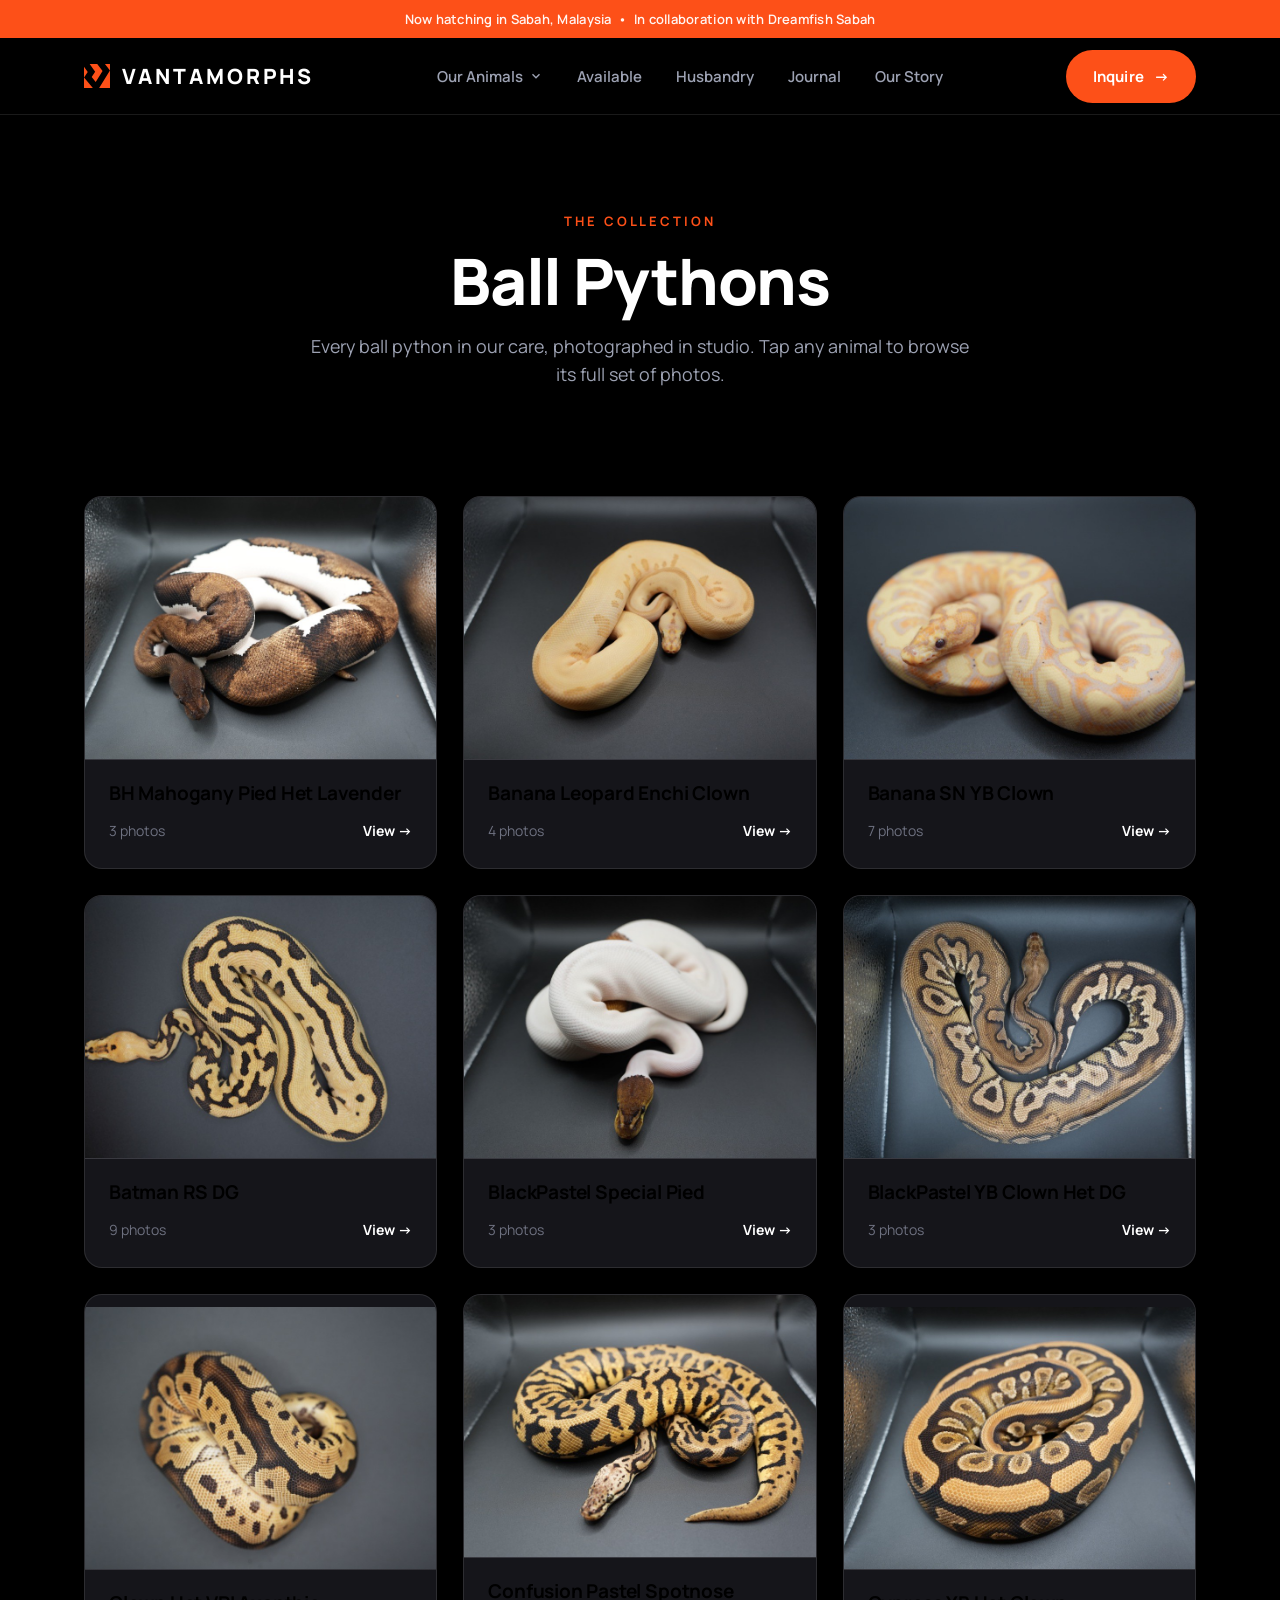
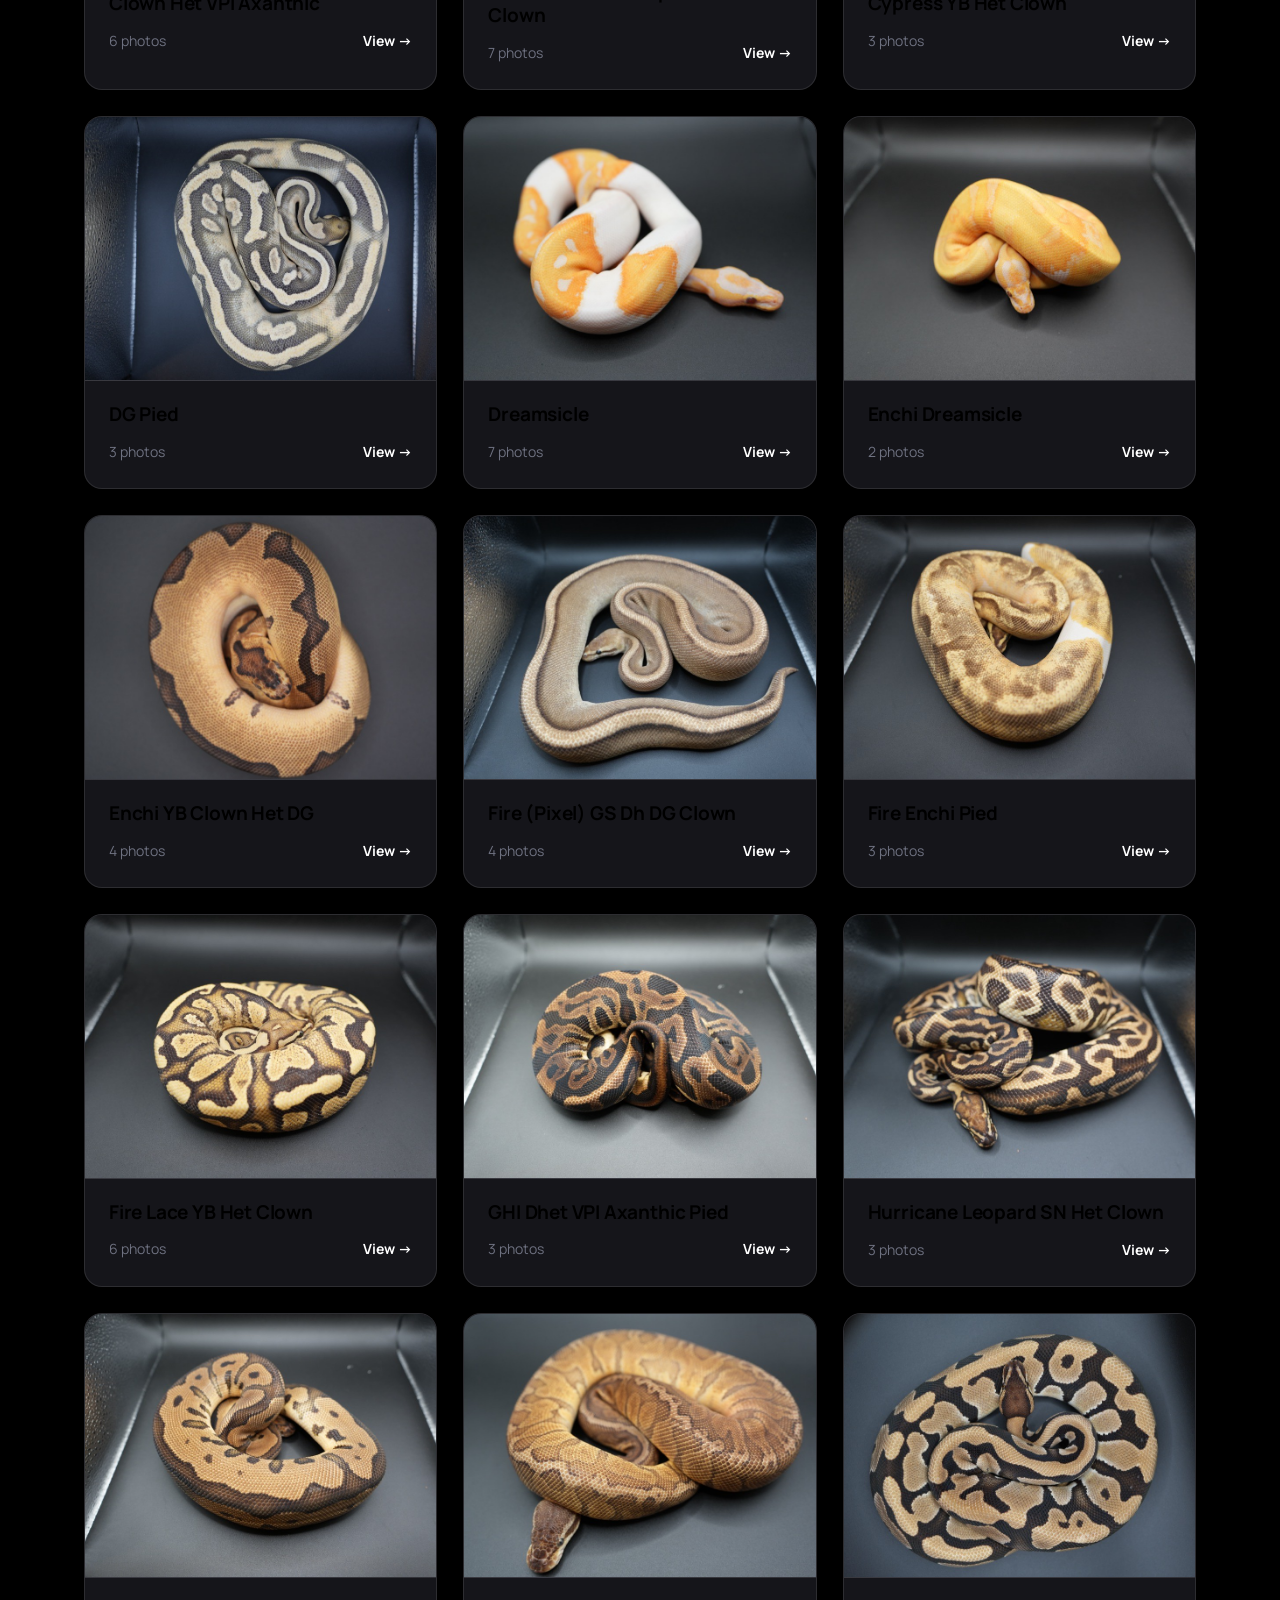
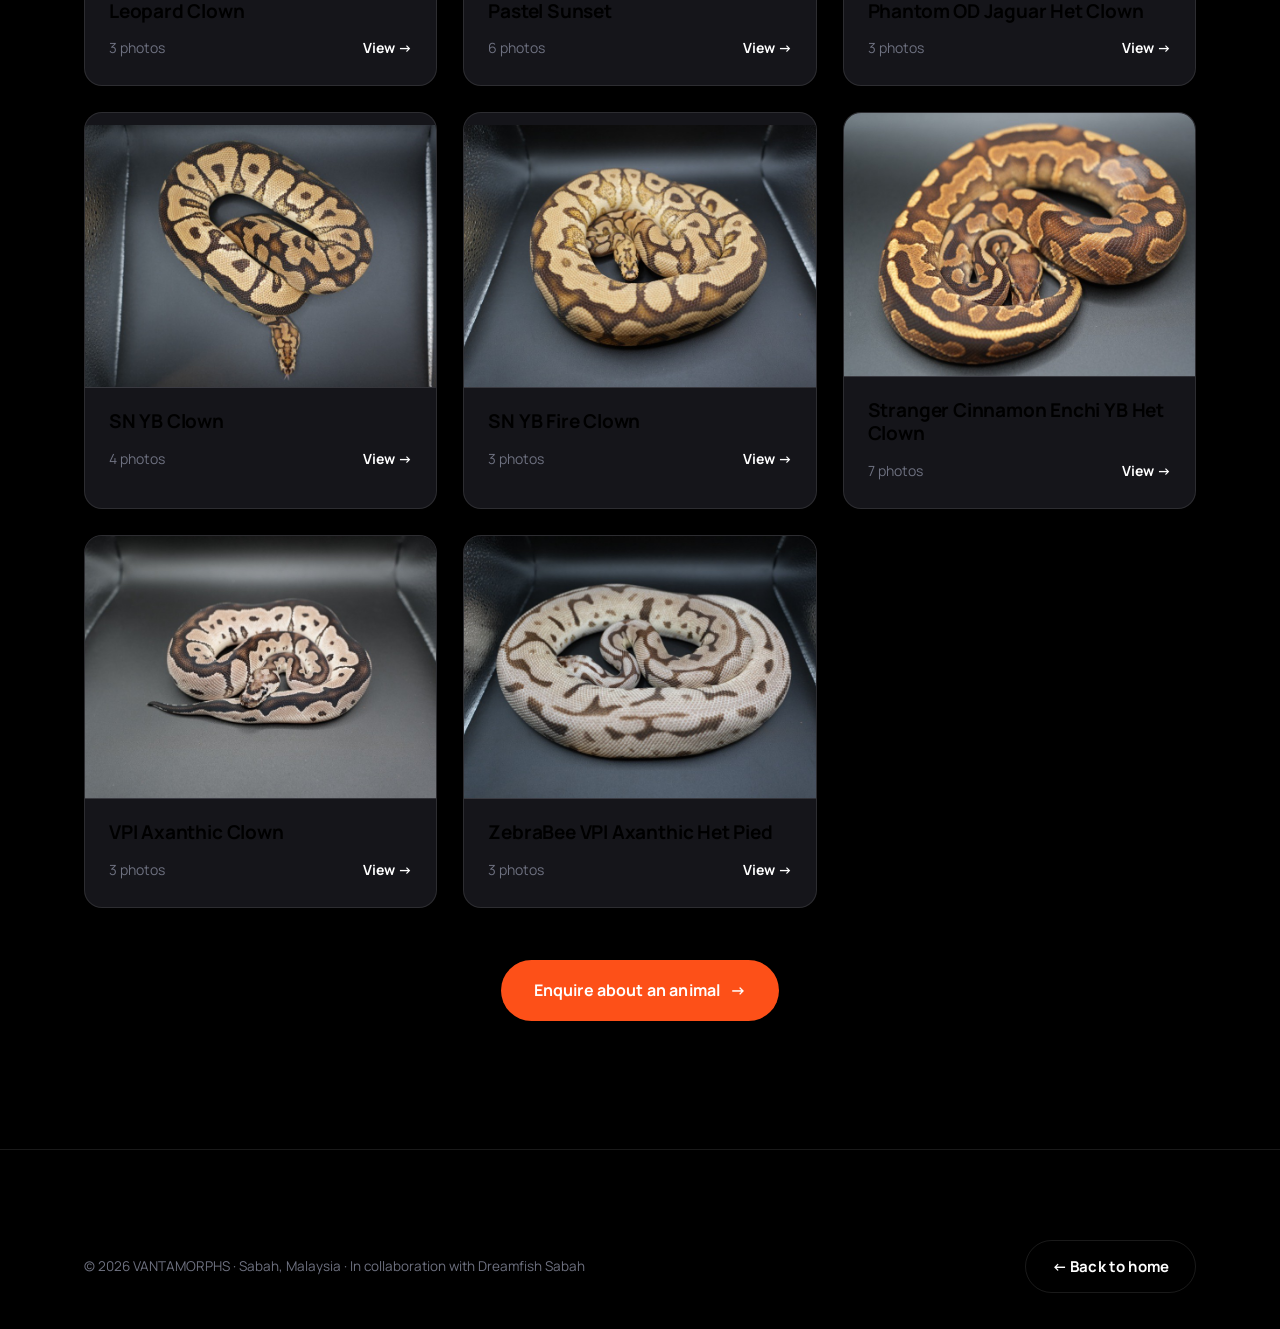
==== commit 19d966e7: "Our Animals is a menu button (never navigates); cards labelled by snake name Co-Authored-By: Claude " ====
--- a/ball-pythons.html
+++ b/ball-pythons.html
@@ -35,9 +35,9 @@
 
       <nav class="nav-links" aria-label="Primary">
         <div class="nav-item has-drop">
-          <a href="ball-pythons.html" class="drop-trigger" aria-haspopup="true" aria-expanded="false">Our Animals
+          <button type="button" class="drop-trigger" aria-haspopup="true" aria-expanded="false">Our Animals
             <svg class="chev" viewBox="0 0 24 24" fill="none" stroke="currentColor" stroke-width="2.4" aria-hidden="true"><path d="m6 9 6 6 6-6"/></svg>
-          </a>
+          </button>
           <div class="drop" role="menu">
             <a href="ball-pythons.html" role="menuitem">Ball Pythons</a>
             <a href="crested-geckos.html" role="menuitem">Crested Geckos</a>
@@ -82,7 +82,6 @@
           <button class="card animal-card" data-i="0" aria-label="View photos of BH Mahogany Pied Het Lavender">
             <div class="ph"><img src="assets/animals/bh-mahogany-pied-het-lavender/card.jpg" alt="BH Mahogany Pied Het Lavender" loading="lazy" /></div>
             <div class="card-body">
-              <span class="tag">Available</span>
               <h3>BH Mahogany Pied Het Lavender</h3>
               <div class="meta"><span>3 photos</span><span class="price">View &rarr;</span></div>
             </div>
@@ -90,7 +89,6 @@
           <button class="card animal-card" data-i="1" aria-label="View photos of Banana Leopard Enchi Clown">
             <div class="ph"><img src="assets/animals/banana-leopard-enchi-clown/card.jpg" alt="Banana Leopard Enchi Clown" loading="lazy" /></div>
             <div class="card-body">
-              <span class="tag">Available</span>
               <h3>Banana Leopard Enchi Clown</h3>
               <div class="meta"><span>4 photos</span><span class="price">View &rarr;</span></div>
             </div>
@@ -98,7 +96,6 @@
           <button class="card animal-card" data-i="2" aria-label="View photos of Banana SN YB Clown">
             <div class="ph"><img src="assets/animals/banana-sn-yb-clown/card.jpg" alt="Banana SN YB Clown" loading="lazy" /></div>
             <div class="card-body">
-              <span class="tag">Available</span>
               <h3>Banana SN YB Clown</h3>
               <div class="meta"><span>7 photos</span><span class="price">View &rarr;</span></div>
             </div>
@@ -106,7 +103,6 @@
           <button class="card animal-card" data-i="3" aria-label="View photos of Batman RS DG">
             <div class="ph"><img src="assets/animals/batman-rs-dg/card.jpg" alt="Batman RS DG" loading="lazy" /></div>
             <div class="card-body">
-              <span class="tag">Available</span>
               <h3>Batman RS DG</h3>
               <div class="meta"><span>9 photos</span><span class="price">View &rarr;</span></div>
             </div>
@@ -114,7 +110,6 @@
           <button class="card animal-card" data-i="4" aria-label="View photos of BlackPastel Special Pied">
             <div class="ph"><img src="assets/animals/blackpastel-special-pied/card.jpg" alt="BlackPastel Special Pied" loading="lazy" /></div>
             <div class="card-body">
-              <span class="tag">Available</span>
               <h3>BlackPastel Special Pied</h3>
               <div class="meta"><span>3 photos</span><span class="price">View &rarr;</span></div>
             </div>
@@ -122,7 +117,6 @@
           <button class="card animal-card" data-i="5" aria-label="View photos of BlackPastel YB Clown Het DG">
             <div class="ph"><img src="assets/animals/blackpastel-yb-clown-het-dg/card.jpg" alt="BlackPastel YB Clown Het DG" loading="lazy" /></div>
             <div class="card-body">
-              <span class="tag">Available</span>
               <h3>BlackPastel YB Clown Het DG</h3>
               <div class="meta"><span>3 photos</span><span class="price">View &rarr;</span></div>
             </div>
@@ -130,7 +124,6 @@
           <button class="card animal-card" data-i="6" aria-label="View photos of Clown Het VPI Axanthic">
             <div class="ph"><img src="assets/animals/clown-het-vpi-axanthic/card.jpg" alt="Clown Het VPI Axanthic" loading="lazy" /></div>
             <div class="card-body">
-              <span class="tag">Available</span>
               <h3>Clown Het VPI Axanthic</h3>
               <div class="meta"><span>6 photos</span><span class="price">View &rarr;</span></div>
             </div>
@@ -138,7 +131,6 @@
           <button class="card animal-card" data-i="7" aria-label="View photos of Confusion Pastel Spotnose Clown">
             <div class="ph"><img src="assets/animals/confusion-pastel-spotnose-clown/card.jpg" alt="Confusion Pastel Spotnose Clown" loading="lazy" /></div>
             <div class="card-body">
-              <span class="tag">Available</span>
               <h3>Confusion Pastel Spotnose Clown</h3>
               <div class="meta"><span>7 photos</span><span class="price">View &rarr;</span></div>
             </div>
@@ -146,7 +138,6 @@
           <button class="card animal-card" data-i="8" aria-label="View photos of Cypress YB Het Clown">
             <div class="ph"><img src="assets/animals/cypress-yb-het-clown/card.jpg" alt="Cypress YB Het Clown" loading="lazy" /></div>
             <div class="card-body">
-              <span class="tag">Available</span>
               <h3>Cypress YB Het Clown</h3>
               <div class="meta"><span>3 photos</span><span class="price">View &rarr;</span></div>
             </div>
@@ -154,7 +145,6 @@
           <button class="card animal-card" data-i="9" aria-label="View photos of DG Pied">
             <div class="ph"><img src="assets/animals/dg-pied/card.jpg" alt="DG Pied" loading="lazy" /></div>
             <div class="card-body">
-              <span class="tag">Available</span>
               <h3>DG Pied</h3>
               <div class="meta"><span>3 photos</span><span class="price">View &rarr;</span></div>
             </div>
@@ -162,7 +152,6 @@
           <button class="card animal-card" data-i="10" aria-label="View photos of Dreamsicle">
             <div class="ph"><img src="assets/animals/dreamsicle/card.jpg" alt="Dreamsicle" loading="lazy" /></div>
             <div class="card-body">
-              <span class="tag">Available</span>
               <h3>Dreamsicle</h3>
               <div class="meta"><span>7 photos</span><span class="price">View &rarr;</span></div>
             </div>
@@ -170,7 +159,6 @@
           <button class="card animal-card" data-i="11" aria-label="View photos of Enchi Dreamsicle">
             <div class="ph"><img src="assets/animals/enchi-dreamsicle/card.jpg" alt="Enchi Dreamsicle" loading="lazy" /></div>
             <div class="card-body">
-              <span class="tag">Available</span>
               <h3>Enchi Dreamsicle</h3>
               <div class="meta"><span>2 photos</span><span class="price">View &rarr;</span></div>
             </div>
@@ -178,7 +166,6 @@
           <button class="card animal-card" data-i="12" aria-label="View photos of Enchi YB Clown Het DG">
             <div class="ph"><img src="assets/animals/enchi-yb-clown-het-dg/card.jpg" alt="Enchi YB Clown Het DG" loading="lazy" /></div>
             <div class="card-body">
-              <span class="tag">Available</span>
               <h3>Enchi YB Clown Het DG</h3>
               <div class="meta"><span>4 photos</span><span class="price">View &rarr;</span></div>
             </div>
@@ -186,7 +173,6 @@
           <button class="card animal-card" data-i="13" aria-label="View photos of Fire (Pixel) GS Dh DG Clown">
             <div class="ph"><img src="assets/animals/fire-pixel-gs-dh-dg-clown/card.jpg" alt="Fire (Pixel) GS Dh DG Clown" loading="lazy" /></div>
             <div class="card-body">
-              <span class="tag">Available</span>
               <h3>Fire (Pixel) GS Dh DG Clown</h3>
               <div class="meta"><span>4 photos</span><span class="price">View &rarr;</span></div>
             </div>
@@ -194,7 +180,6 @@
           <button class="card animal-card" data-i="14" aria-label="View photos of Fire Enchi Pied">
             <div class="ph"><img src="assets/animals/fire-enchi-pied/card.jpg" alt="Fire Enchi Pied" loading="lazy" /></div>
             <div class="card-body">
-              <span class="tag">Available</span>
               <h3>Fire Enchi Pied</h3>
               <div class="meta"><span>3 photos</span><span class="price">View &rarr;</span></div>
             </div>
@@ -202,7 +187,6 @@
           <button class="card animal-card" data-i="15" aria-label="View photos of Fire Lace YB Het Clown">
             <div class="ph"><img src="assets/animals/fire-lace-yb-het-clown/card.jpg" alt="Fire Lace YB Het Clown" loading="lazy" /></div>
             <div class="card-body">
-              <span class="tag">Available</span>
               <h3>Fire Lace YB Het Clown</h3>
               <div class="meta"><span>6 photos</span><span class="price">View &rarr;</span></div>
             </div>
@@ -210,7 +194,6 @@
           <button class="card animal-card" data-i="16" aria-label="View photos of GHI Dhet VPI Axanthic Pied">
             <div class="ph"><img src="assets/animals/ghi-dhet-vpi-axanthic-pied/card.jpg" alt="GHI Dhet VPI Axanthic Pied" loading="lazy" /></div>
             <div class="card-body">
-              <span class="tag">Available</span>
               <h3>GHI Dhet VPI Axanthic Pied</h3>
               <div class="meta"><span>3 photos</span><span class="price">View &rarr;</span></div>
             </div>
@@ -218,7 +201,6 @@
           <button class="card animal-card" data-i="17" aria-label="View photos of Hurricane Leopard SN Het Clown">
             <div class="ph"><img src="assets/animals/hurricane-leopard-sn-het-clown/card.jpg" alt="Hurricane Leopard SN Het Clown" loading="lazy" /></div>
             <div class="card-body">
-              <span class="tag">Available</span>
               <h3>Hurricane Leopard SN Het Clown</h3>
               <div class="meta"><span>3 photos</span><span class="price">View &rarr;</span></div>
             </div>
@@ -226,7 +208,6 @@
           <button class="card animal-card" data-i="18" aria-label="View photos of Leopard Clown">
             <div class="ph"><img src="assets/animals/leopard-clown/card.jpg" alt="Leopard Clown" loading="lazy" /></div>
             <div class="card-body">
-              <span class="tag">Available</span>
               <h3>Leopard Clown</h3>
               <div class="meta"><span>3 photos</span><span class="price">View &rarr;</span></div>
             </div>
@@ -234,7 +215,6 @@
           <button class="card animal-card" data-i="19" aria-label="View photos of Pastel Sunset">
             <div class="ph"><img src="assets/animals/pastel-sunset/card.jpg" alt="Pastel Sunset" loading="lazy" /></div>
             <div class="card-body">
-              <span class="tag">Available</span>
               <h3>Pastel Sunset</h3>
               <div class="meta"><span>6 photos</span><span class="price">View &rarr;</span></div>
             </div>
@@ -242,7 +222,6 @@
           <button class="card animal-card" data-i="20" aria-label="View photos of Phantom OD Jaguar Het Clown">
             <div class="ph"><img src="assets/animals/phantom-od-jaguar-het-clown/card.jpg" alt="Phantom OD Jaguar Het Clown" loading="lazy" /></div>
             <div class="card-body">
-              <span class="tag">Available</span>
               <h3>Phantom OD Jaguar Het Clown</h3>
               <div class="meta"><span>3 photos</span><span class="price">View &rarr;</span></div>
             </div>
@@ -250,7 +229,6 @@
           <button class="card animal-card" data-i="21" aria-label="View photos of SN YB Clown">
             <div class="ph"><img src="assets/animals/sn-yb-clown/card.jpg" alt="SN YB Clown" loading="lazy" /></div>
             <div class="card-body">
-              <span class="tag">Available</span>
               <h3>SN YB Clown</h3>
               <div class="meta"><span>4 photos</span><span class="price">View &rarr;</span></div>
             </div>
@@ -258,7 +236,6 @@
           <button class="card animal-card" data-i="22" aria-label="View photos of SN YB Fire Clown">
             <div class="ph"><img src="assets/animals/sn-yb-fire-clown/card.jpg" alt="SN YB Fire Clown" loading="lazy" /></div>
             <div class="card-body">
-              <span class="tag">Available</span>
               <h3>SN YB Fire Clown</h3>
               <div class="meta"><span>3 photos</span><span class="price">View &rarr;</span></div>
             </div>
@@ -266,7 +243,6 @@
           <button class="card animal-card" data-i="23" aria-label="View photos of Stranger Cinnamon Enchi YB Het Clown">
             <div class="ph"><img src="assets/animals/stranger-cinnamon-enchi-yb-het-clown/card.jpg" alt="Stranger Cinnamon Enchi YB Het Clown" loading="lazy" /></div>
             <div class="card-body">
-              <span class="tag">Available</span>
               <h3>Stranger Cinnamon Enchi YB Het Clown</h3>
               <div class="meta"><span>7 photos</span><span class="price">View &rarr;</span></div>
             </div>
@@ -274,7 +250,6 @@
           <button class="card animal-card" data-i="24" aria-label="View photos of VPI Axanthic Clown">
             <div class="ph"><img src="assets/animals/vpi-axanthic-clown/card.jpg" alt="VPI Axanthic Clown" loading="lazy" /></div>
             <div class="card-body">
-              <span class="tag">Available</span>
               <h3>VPI Axanthic Clown</h3>
               <div class="meta"><span>3 photos</span><span class="price">View &rarr;</span></div>
             </div>
@@ -282,7 +257,6 @@
           <button class="card animal-card" data-i="25" aria-label="View photos of ZebraBee VPI Axanthic Het Pied">
             <div class="ph"><img src="assets/animals/zebrabee-vpi-axanthic-het-pied/card.jpg" alt="ZebraBee VPI Axanthic Het Pied" loading="lazy" /></div>
             <div class="card-body">
-              <span class="tag">Available</span>
               <h3>ZebraBee VPI Axanthic Het Pied</h3>
               <div class="meta"><span>3 photos</span><span class="price">View &rarr;</span></div>
             </div>
--- a/styles.css
+++ b/styles.css
@@ -148,6 +148,8 @@
   display: inline-flex; align-items: center; gap: 6px;
   font-size: 15px; font-weight: 600; color: var(--text-dim);
   transition: color .2s var(--ease); cursor: pointer;
+  /* it's a <button>: strip chrome so it reads as a nav link */
+  background: none; border: 0; padding: 0; line-height: inherit; font-family: inherit;
 }
 .nav-item:hover .drop-trigger, .nav-item.open .drop-trigger { color: var(--text); }
 .nav-item .chev { width: 14px; height: 14px; transition: transform .3s var(--ease); }
@@ -360,6 +362,8 @@
 .card-body { padding: 22px 24px 26px; }
 .card-body .tag { font-size: 12px; font-weight: 700; letter-spacing: .12em; text-transform: uppercase; color: var(--orange); }
 .card-body h3 { font-size: 19px; font-weight: 700; margin-top: 8px; letter-spacing: -.01em; }
+/* no "Available" tag above it — the name is the label, so it leads the card */
+.card-body h3:first-child { margin-top: 0; line-height: 1.25; }
 .card-body .meta { margin-top: 14px; display: flex; justify-content: space-between; align-items: center; color: var(--text-mute); font-size: 14px; }
 .card-body .price { color: var(--text); font-weight: 700; }
 
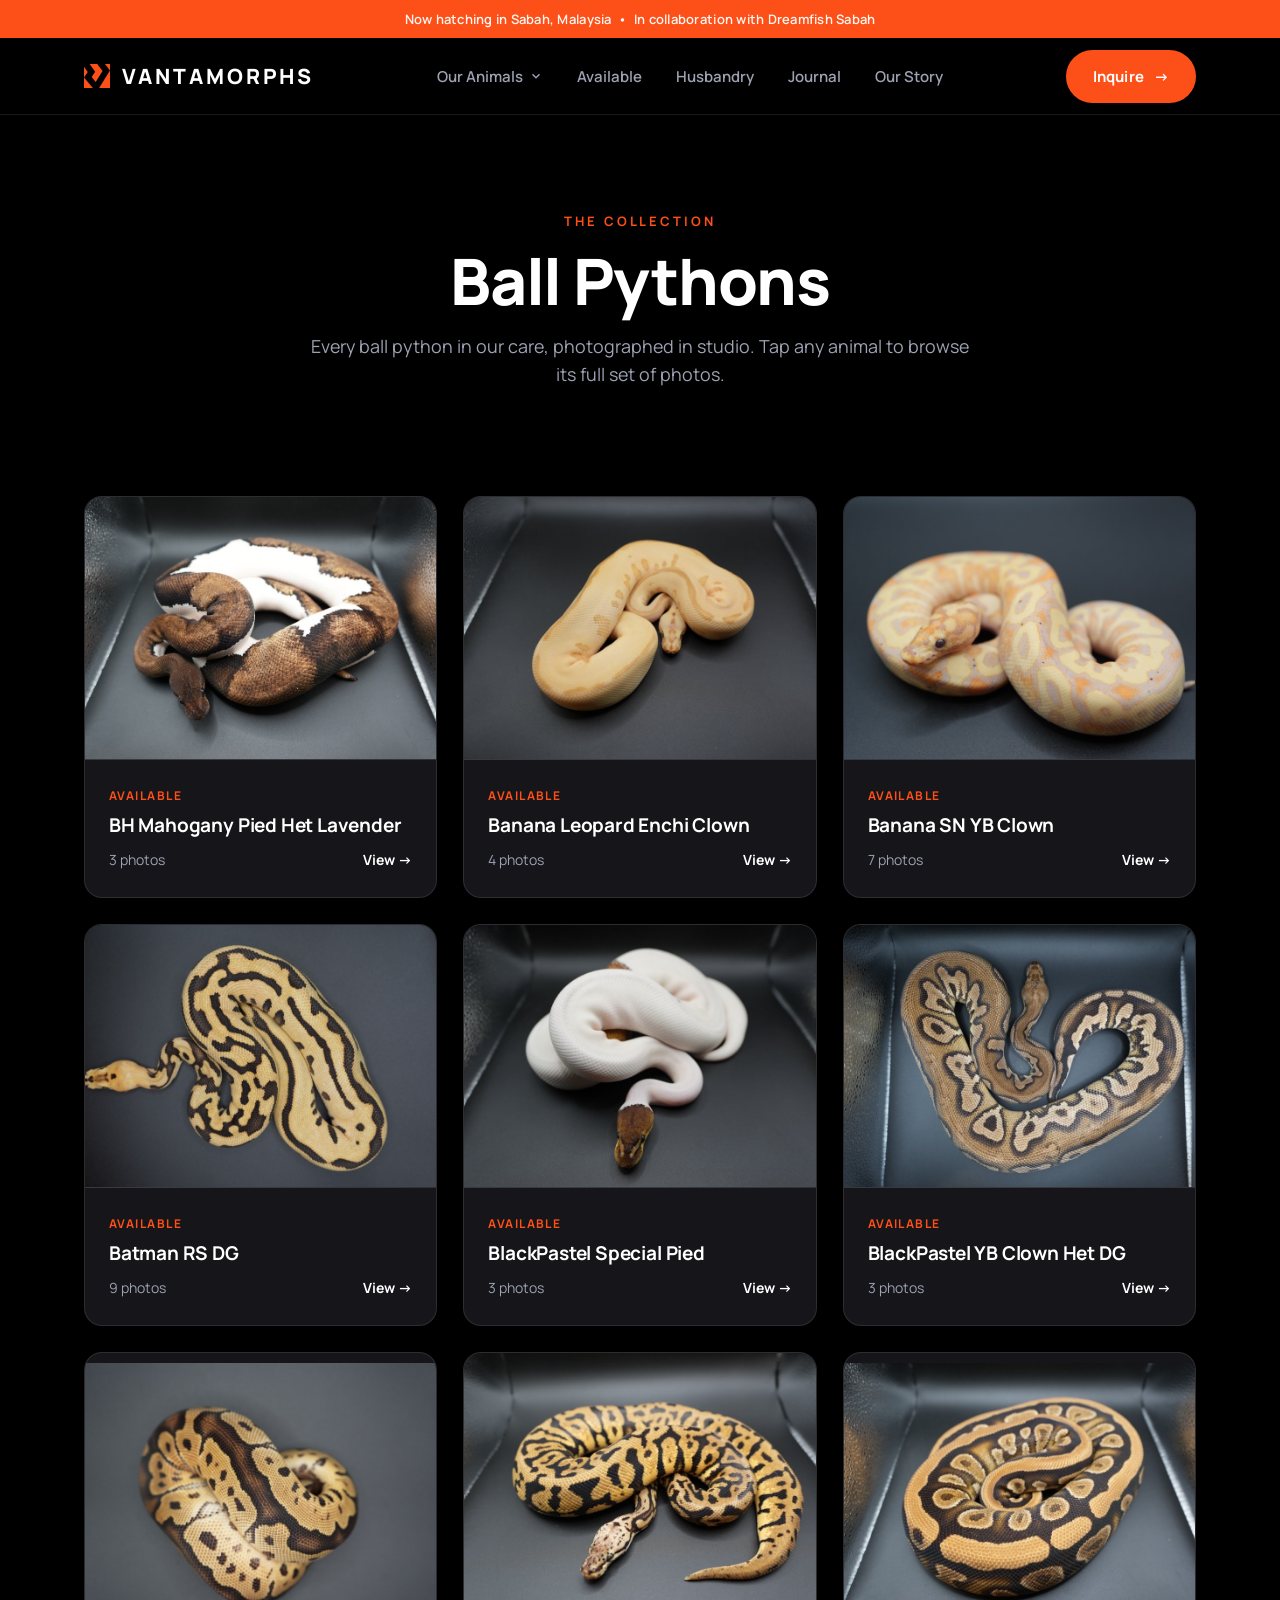
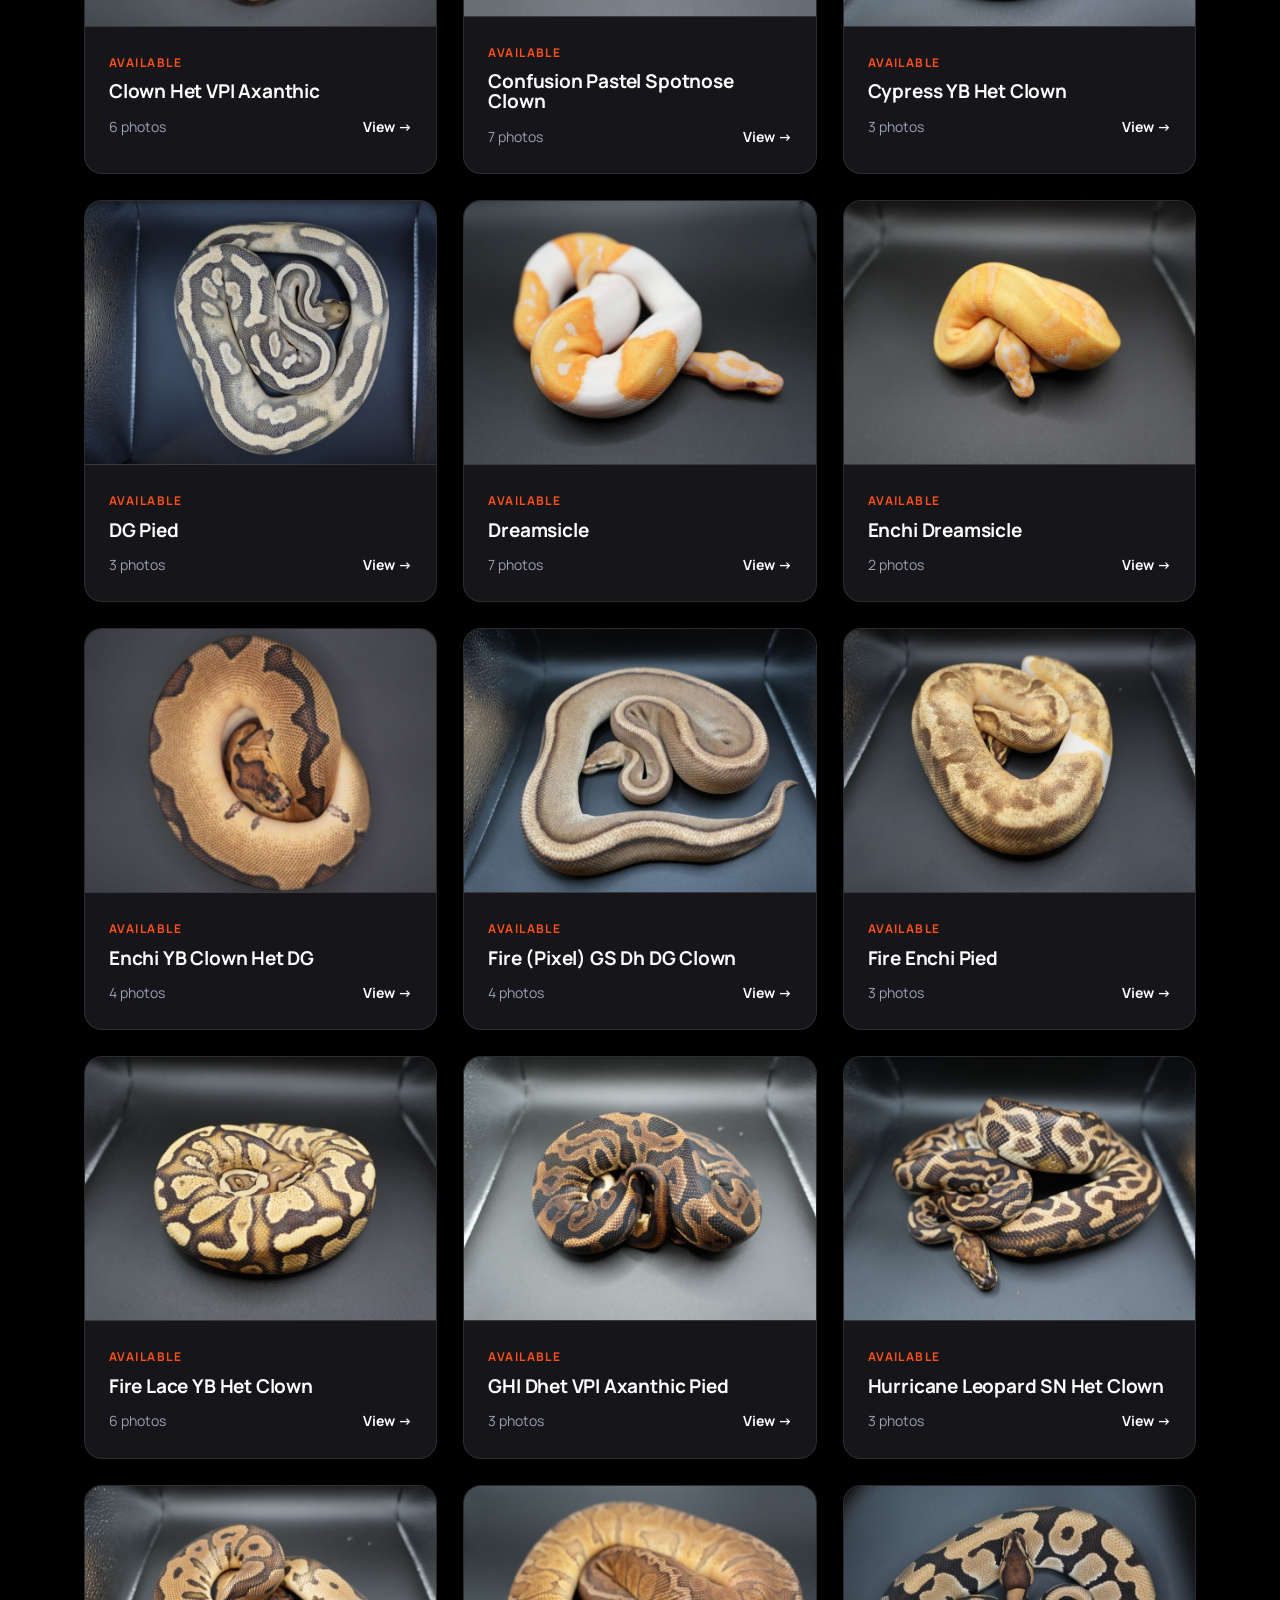
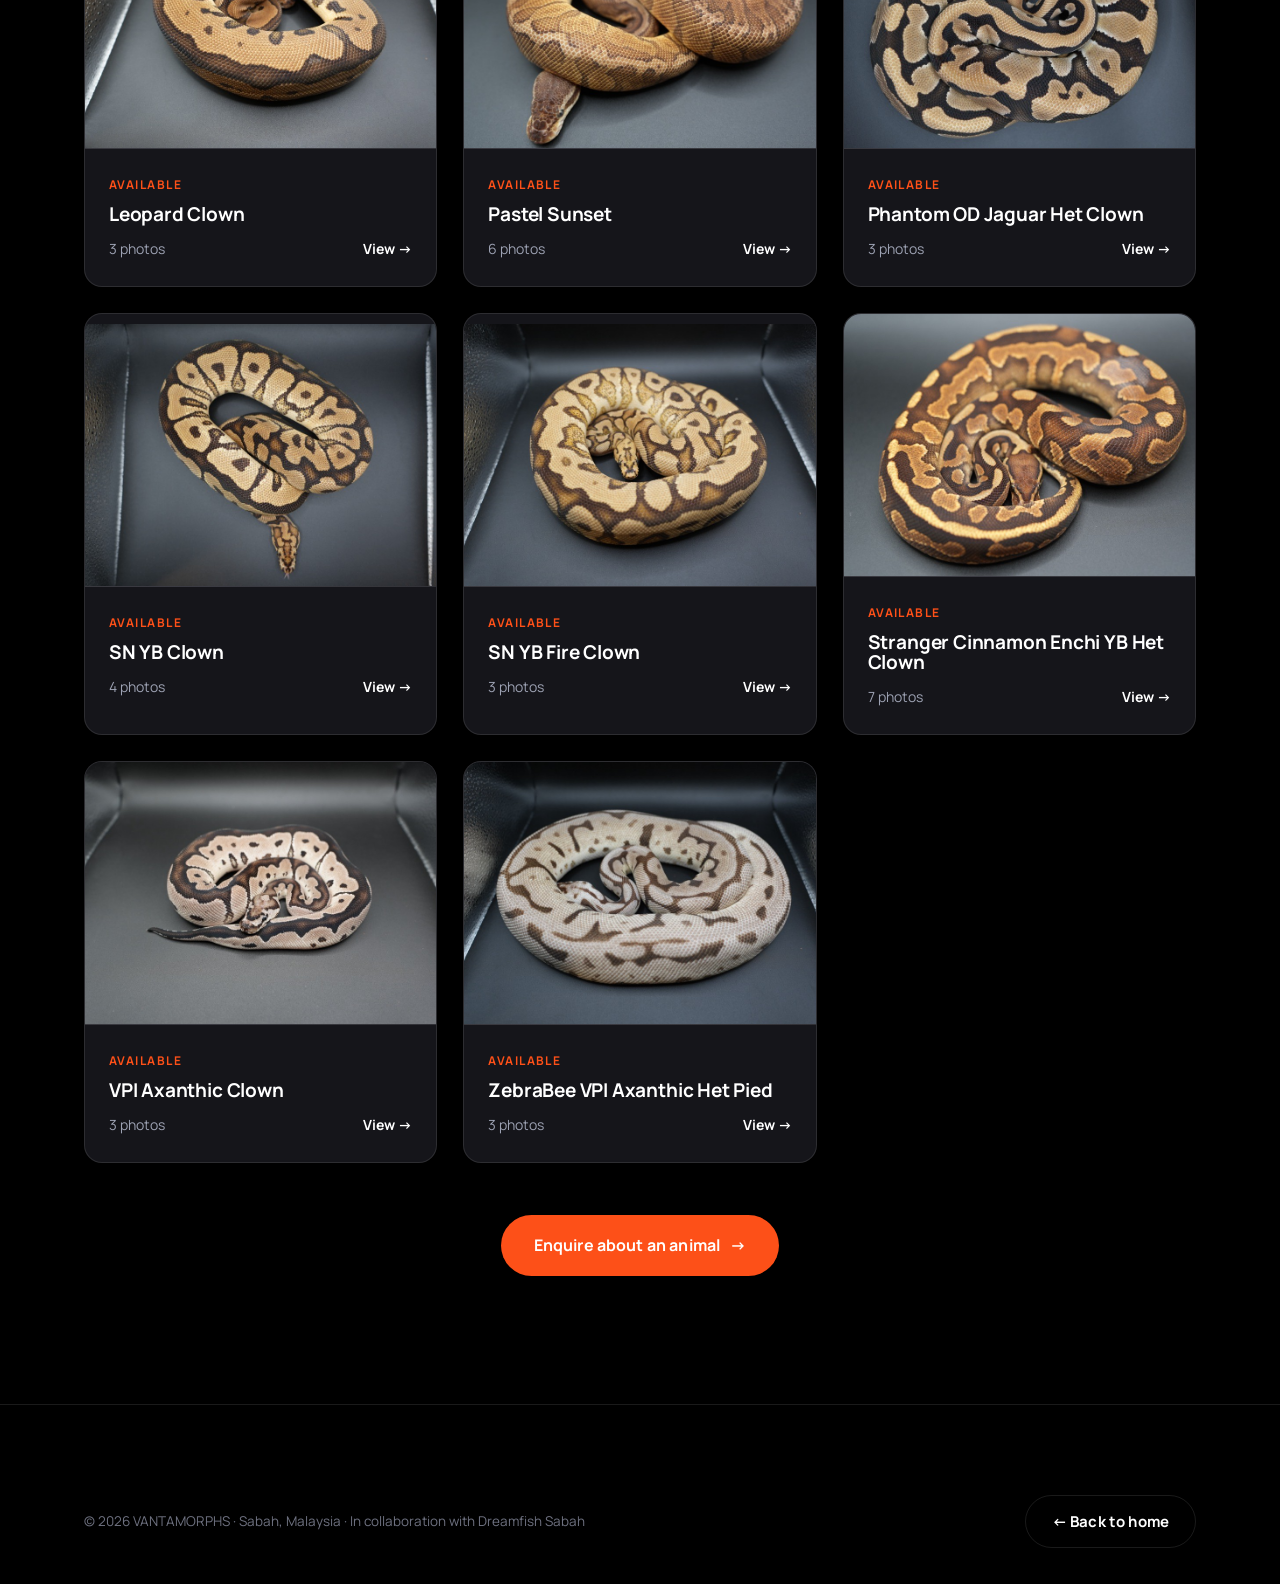
==== commit 36ded699: "Restore Available tag above the name on all ball python cards Co-Authored-By: Claude Opus 5 <noreply" ====
--- a/ball-pythons.html
+++ b/ball-pythons.html
@@ -82,6 +82,7 @@
           <button class="card animal-card" data-i="0" aria-label="View photos of BH Mahogany Pied Het Lavender">
             <div class="ph"><img src="assets/animals/bh-mahogany-pied-het-lavender/card.jpg" alt="BH Mahogany Pied Het Lavender" loading="lazy" /></div>
             <div class="card-body">
+              <span class="tag">Available</span>
               <h3>BH Mahogany Pied Het Lavender</h3>
               <div class="meta"><span>3 photos</span><span class="price">View &rarr;</span></div>
             </div>
@@ -89,6 +90,7 @@
           <button class="card animal-card" data-i="1" aria-label="View photos of Banana Leopard Enchi Clown">
             <div class="ph"><img src="assets/animals/banana-leopard-enchi-clown/card.jpg" alt="Banana Leopard Enchi Clown" loading="lazy" /></div>
             <div class="card-body">
+              <span class="tag">Available</span>
               <h3>Banana Leopard Enchi Clown</h3>
               <div class="meta"><span>4 photos</span><span class="price">View &rarr;</span></div>
             </div>
@@ -96,6 +98,7 @@
           <button class="card animal-card" data-i="2" aria-label="View photos of Banana SN YB Clown">
             <div class="ph"><img src="assets/animals/banana-sn-yb-clown/card.jpg" alt="Banana SN YB Clown" loading="lazy" /></div>
             <div class="card-body">
+              <span class="tag">Available</span>
               <h3>Banana SN YB Clown</h3>
               <div class="meta"><span>7 photos</span><span class="price">View &rarr;</span></div>
             </div>
@@ -103,6 +106,7 @@
           <button class="card animal-card" data-i="3" aria-label="View photos of Batman RS DG">
             <div class="ph"><img src="assets/animals/batman-rs-dg/card.jpg" alt="Batman RS DG" loading="lazy" /></div>
             <div class="card-body">
+              <span class="tag">Available</span>
               <h3>Batman RS DG</h3>
               <div class="meta"><span>9 photos</span><span class="price">View &rarr;</span></div>
             </div>
@@ -110,6 +114,7 @@
           <button class="card animal-card" data-i="4" aria-label="View photos of BlackPastel Special Pied">
             <div class="ph"><img src="assets/animals/blackpastel-special-pied/card.jpg" alt="BlackPastel Special Pied" loading="lazy" /></div>
             <div class="card-body">
+              <span class="tag">Available</span>
               <h3>BlackPastel Special Pied</h3>
               <div class="meta"><span>3 photos</span><span class="price">View &rarr;</span></div>
             </div>
@@ -117,6 +122,7 @@
           <button class="card animal-card" data-i="5" aria-label="View photos of BlackPastel YB Clown Het DG">
             <div class="ph"><img src="assets/animals/blackpastel-yb-clown-het-dg/card.jpg" alt="BlackPastel YB Clown Het DG" loading="lazy" /></div>
             <div class="card-body">
+              <span class="tag">Available</span>
               <h3>BlackPastel YB Clown Het DG</h3>
               <div class="meta"><span>3 photos</span><span class="price">View &rarr;</span></div>
             </div>
@@ -124,6 +130,7 @@
           <button class="card animal-card" data-i="6" aria-label="View photos of Clown Het VPI Axanthic">
             <div class="ph"><img src="assets/animals/clown-het-vpi-axanthic/card.jpg" alt="Clown Het VPI Axanthic" loading="lazy" /></div>
             <div class="card-body">
+              <span class="tag">Available</span>
               <h3>Clown Het VPI Axanthic</h3>
               <div class="meta"><span>6 photos</span><span class="price">View &rarr;</span></div>
             </div>
@@ -131,6 +138,7 @@
           <button class="card animal-card" data-i="7" aria-label="View photos of Confusion Pastel Spotnose Clown">
             <div class="ph"><img src="assets/animals/confusion-pastel-spotnose-clown/card.jpg" alt="Confusion Pastel Spotnose Clown" loading="lazy" /></div>
             <div class="card-body">
+              <span class="tag">Available</span>
               <h3>Confusion Pastel Spotnose Clown</h3>
               <div class="meta"><span>7 photos</span><span class="price">View &rarr;</span></div>
             </div>
@@ -138,6 +146,7 @@
           <button class="card animal-card" data-i="8" aria-label="View photos of Cypress YB Het Clown">
             <div class="ph"><img src="assets/animals/cypress-yb-het-clown/card.jpg" alt="Cypress YB Het Clown" loading="lazy" /></div>
             <div class="card-body">
+              <span class="tag">Available</span>
               <h3>Cypress YB Het Clown</h3>
               <div class="meta"><span>3 photos</span><span class="price">View &rarr;</span></div>
             </div>
@@ -145,6 +154,7 @@
           <button class="card animal-card" data-i="9" aria-label="View photos of DG Pied">
             <div class="ph"><img src="assets/animals/dg-pied/card.jpg" alt="DG Pied" loading="lazy" /></div>
             <div class="card-body">
+              <span class="tag">Available</span>
               <h3>DG Pied</h3>
               <div class="meta"><span>3 photos</span><span class="price">View &rarr;</span></div>
             </div>
@@ -152,6 +162,7 @@
           <button class="card animal-card" data-i="10" aria-label="View photos of Dreamsicle">
             <div class="ph"><img src="assets/animals/dreamsicle/card.jpg" alt="Dreamsicle" loading="lazy" /></div>
             <div class="card-body">
+              <span class="tag">Available</span>
               <h3>Dreamsicle</h3>
               <div class="meta"><span>7 photos</span><span class="price">View &rarr;</span></div>
             </div>
@@ -159,6 +170,7 @@
           <button class="card animal-card" data-i="11" aria-label="View photos of Enchi Dreamsicle">
             <div class="ph"><img src="assets/animals/enchi-dreamsicle/card.jpg" alt="Enchi Dreamsicle" loading="lazy" /></div>
             <div class="card-body">
+              <span class="tag">Available</span>
               <h3>Enchi Dreamsicle</h3>
               <div class="meta"><span>2 photos</span><span class="price">View &rarr;</span></div>
             </div>
@@ -166,6 +178,7 @@
           <button class="card animal-card" data-i="12" aria-label="View photos of Enchi YB Clown Het DG">
             <div class="ph"><img src="assets/animals/enchi-yb-clown-het-dg/card.jpg" alt="Enchi YB Clown Het DG" loading="lazy" /></div>
             <div class="card-body">
+              <span class="tag">Available</span>
               <h3>Enchi YB Clown Het DG</h3>
               <div class="meta"><span>4 photos</span><span class="price">View &rarr;</span></div>
             </div>
@@ -173,6 +186,7 @@
           <button class="card animal-card" data-i="13" aria-label="View photos of Fire (Pixel) GS Dh DG Clown">
             <div class="ph"><img src="assets/animals/fire-pixel-gs-dh-dg-clown/card.jpg" alt="Fire (Pixel) GS Dh DG Clown" loading="lazy" /></div>
             <div class="card-body">
+              <span class="tag">Available</span>
               <h3>Fire (Pixel) GS Dh DG Clown</h3>
               <div class="meta"><span>4 photos</span><span class="price">View &rarr;</span></div>
             </div>
@@ -180,6 +194,7 @@
           <button class="card animal-card" data-i="14" aria-label="View photos of Fire Enchi Pied">
             <div class="ph"><img src="assets/animals/fire-enchi-pied/card.jpg" alt="Fire Enchi Pied" loading="lazy" /></div>
             <div class="card-body">
+              <span class="tag">Available</span>
               <h3>Fire Enchi Pied</h3>
               <div class="meta"><span>3 photos</span><span class="price">View &rarr;</span></div>
             </div>
@@ -187,6 +202,7 @@
           <button class="card animal-card" data-i="15" aria-label="View photos of Fire Lace YB Het Clown">
             <div class="ph"><img src="assets/animals/fire-lace-yb-het-clown/card.jpg" alt="Fire Lace YB Het Clown" loading="lazy" /></div>
             <div class="card-body">
+              <span class="tag">Available</span>
               <h3>Fire Lace YB Het Clown</h3>
               <div class="meta"><span>6 photos</span><span class="price">View &rarr;</span></div>
             </div>
@@ -194,6 +210,7 @@
           <button class="card animal-card" data-i="16" aria-label="View photos of GHI Dhet VPI Axanthic Pied">
             <div class="ph"><img src="assets/animals/ghi-dhet-vpi-axanthic-pied/card.jpg" alt="GHI Dhet VPI Axanthic Pied" loading="lazy" /></div>
             <div class="card-body">
+              <span class="tag">Available</span>
               <h3>GHI Dhet VPI Axanthic Pied</h3>
               <div class="meta"><span>3 photos</span><span class="price">View &rarr;</span></div>
             </div>
@@ -201,6 +218,7 @@
           <button class="card animal-card" data-i="17" aria-label="View photos of Hurricane Leopard SN Het Clown">
             <div class="ph"><img src="assets/animals/hurricane-leopard-sn-het-clown/card.jpg" alt="Hurricane Leopard SN Het Clown" loading="lazy" /></div>
             <div class="card-body">
+              <span class="tag">Available</span>
               <h3>Hurricane Leopard SN Het Clown</h3>
               <div class="meta"><span>3 photos</span><span class="price">View &rarr;</span></div>
             </div>
@@ -208,6 +226,7 @@
           <button class="card animal-card" data-i="18" aria-label="View photos of Leopard Clown">
             <div class="ph"><img src="assets/animals/leopard-clown/card.jpg" alt="Leopard Clown" loading="lazy" /></div>
             <div class="card-body">
+              <span class="tag">Available</span>
               <h3>Leopard Clown</h3>
               <div class="meta"><span>3 photos</span><span class="price">View &rarr;</span></div>
             </div>
@@ -215,6 +234,7 @@
           <button class="card animal-card" data-i="19" aria-label="View photos of Pastel Sunset">
             <div class="ph"><img src="assets/animals/pastel-sunset/card.jpg" alt="Pastel Sunset" loading="lazy" /></div>
             <div class="card-body">
+              <span class="tag">Available</span>
               <h3>Pastel Sunset</h3>
               <div class="meta"><span>6 photos</span><span class="price">View &rarr;</span></div>
             </div>
@@ -222,6 +242,7 @@
           <button class="card animal-card" data-i="20" aria-label="View photos of Phantom OD Jaguar Het Clown">
             <div class="ph"><img src="assets/animals/phantom-od-jaguar-het-clown/card.jpg" alt="Phantom OD Jaguar Het Clown" loading="lazy" /></div>
             <div class="card-body">
+              <span class="tag">Available</span>
               <h3>Phantom OD Jaguar Het Clown</h3>
               <div class="meta"><span>3 photos</span><span class="price">View &rarr;</span></div>
             </div>
@@ -229,6 +250,7 @@
           <button class="card animal-card" data-i="21" aria-label="View photos of SN YB Clown">
             <div class="ph"><img src="assets/animals/sn-yb-clown/card.jpg" alt="SN YB Clown" loading="lazy" /></div>
             <div class="card-body">
+              <span class="tag">Available</span>
               <h3>SN YB Clown</h3>
               <div class="meta"><span>4 photos</span><span class="price">View &rarr;</span></div>
             </div>
@@ -236,6 +258,7 @@
           <button class="card animal-card" data-i="22" aria-label="View photos of SN YB Fire Clown">
             <div class="ph"><img src="assets/animals/sn-yb-fire-clown/card.jpg" alt="SN YB Fire Clown" loading="lazy" /></div>
             <div class="card-body">
+              <span class="tag">Available</span>
               <h3>SN YB Fire Clown</h3>
               <div class="meta"><span>3 photos</span><span class="price">View &rarr;</span></div>
             </div>
@@ -243,6 +266,7 @@
           <button class="card animal-card" data-i="23" aria-label="View photos of Stranger Cinnamon Enchi YB Het Clown">
             <div class="ph"><img src="assets/animals/stranger-cinnamon-enchi-yb-het-clown/card.jpg" alt="Stranger Cinnamon Enchi YB Het Clown" loading="lazy" /></div>
             <div class="card-body">
+              <span class="tag">Available</span>
               <h3>Stranger Cinnamon Enchi YB Het Clown</h3>
               <div class="meta"><span>7 photos</span><span class="price">View &rarr;</span></div>
             </div>
@@ -250,6 +274,7 @@
           <button class="card animal-card" data-i="24" aria-label="View photos of VPI Axanthic Clown">
             <div class="ph"><img src="assets/animals/vpi-axanthic-clown/card.jpg" alt="VPI Axanthic Clown" loading="lazy" /></div>
             <div class="card-body">
+              <span class="tag">Available</span>
               <h3>VPI Axanthic Clown</h3>
               <div class="meta"><span>3 photos</span><span class="price">View &rarr;</span></div>
             </div>
@@ -257,6 +282,7 @@
           <button class="card animal-card" data-i="25" aria-label="View photos of ZebraBee VPI Axanthic Het Pied">
             <div class="ph"><img src="assets/animals/zebrabee-vpi-axanthic-het-pied/card.jpg" alt="ZebraBee VPI Axanthic Het Pied" loading="lazy" /></div>
             <div class="card-body">
+              <span class="tag">Available</span>
               <h3>ZebraBee VPI Axanthic Het Pied</h3>
               <div class="meta"><span>3 photos</span><span class="price">View &rarr;</span></div>
             </div>
--- a/styles.css
+++ b/styles.css
@@ -63,8 +63,9 @@
 img, svg { display: block; max-width: 100%; }
 a { color: inherit; text-decoration: none; }
 ul { list-style: none; }
-/* Form controls & buttons don't inherit fonts by default — force Manrope everywhere */
-button, input, select, textarea { font: inherit; }
+/* Form controls & buttons inherit neither font nor colour by default —
+   without `color` they render as black `buttontext`, invisible on the dark theme. */
+button, input, select, textarea { font: inherit; color: inherit; }
 
 /* ---------- Type scale (64/48/32/24/18/16) ---------- */
 h1, h2, h3, h4 { font-weight: 800; line-height: 1.06; letter-spacing: -.02em; }
@@ -227,7 +228,10 @@
 .lb-strip button.is-active { opacity: 1; border-color: var(--orange); }
 
 /* card used as a button */
-button.card { display: block; width: 100%; text-align: left; padding: 0; border: 1px solid var(--line); font: inherit; cursor: pointer; }
+button.card { display: block; width: 100%; text-align: left; padding: 0; border: 1px solid var(--line); font: inherit; color: var(--text); cursor: pointer; }
+button.card h3 { color: var(--text); }
+button.card .meta span { color: var(--text-dim); }
+button.card .meta .price { color: var(--text); }
 
 /* ---------- Hero ---------- */
 .hero { position: relative; padding-block: clamp(56px, 9vw, 104px); overflow: hidden; }
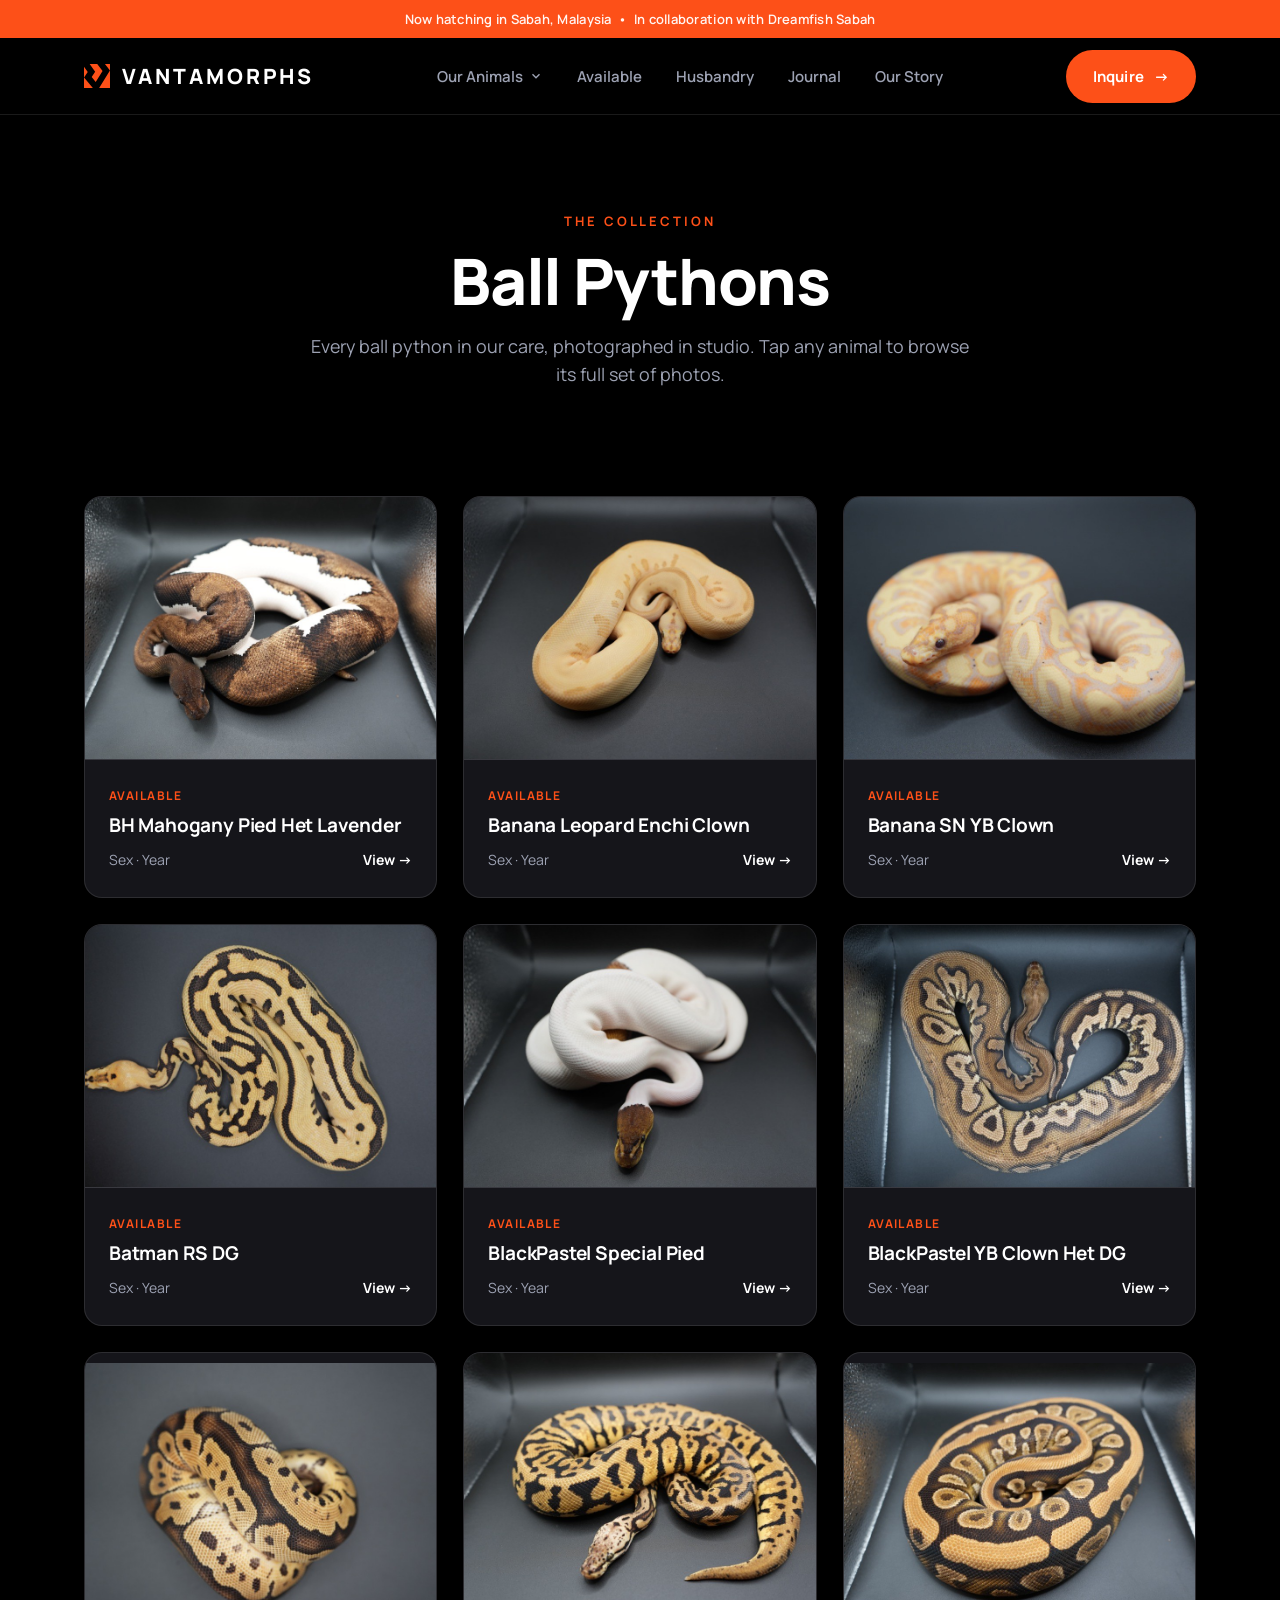
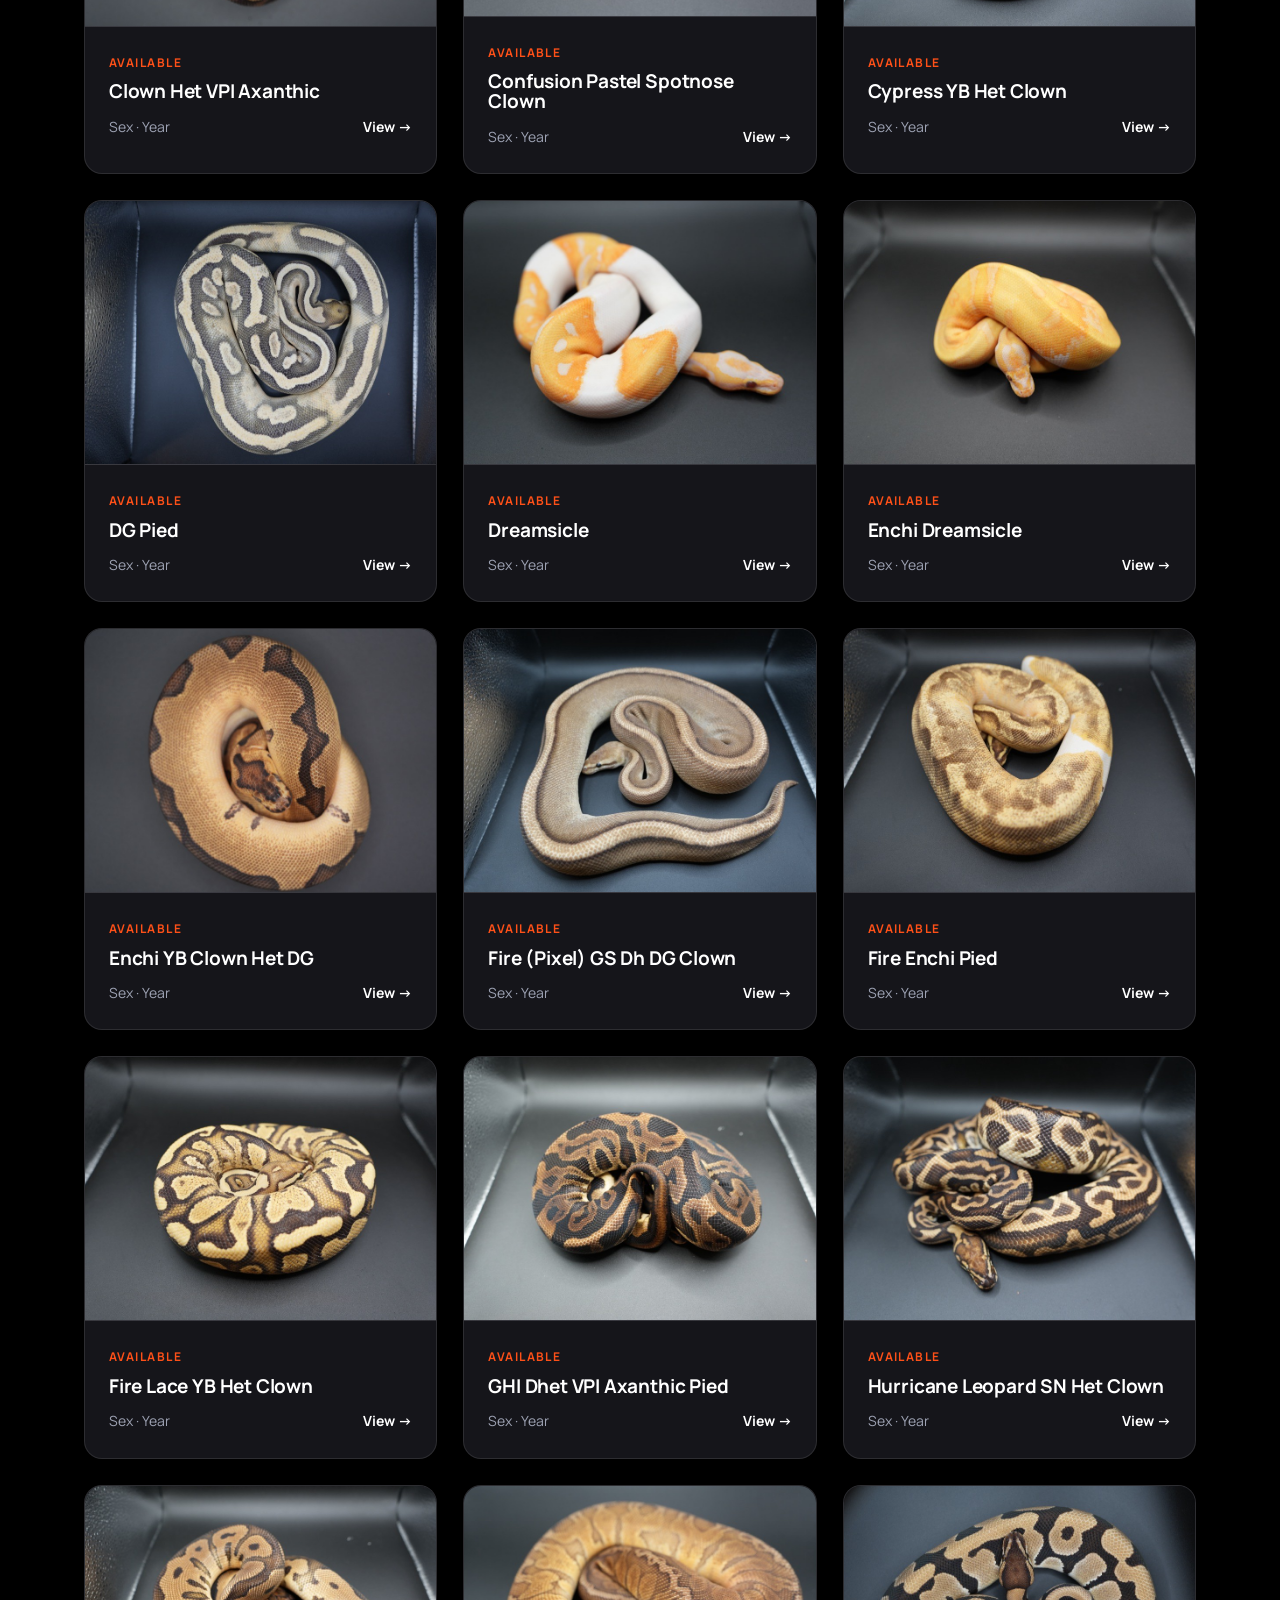
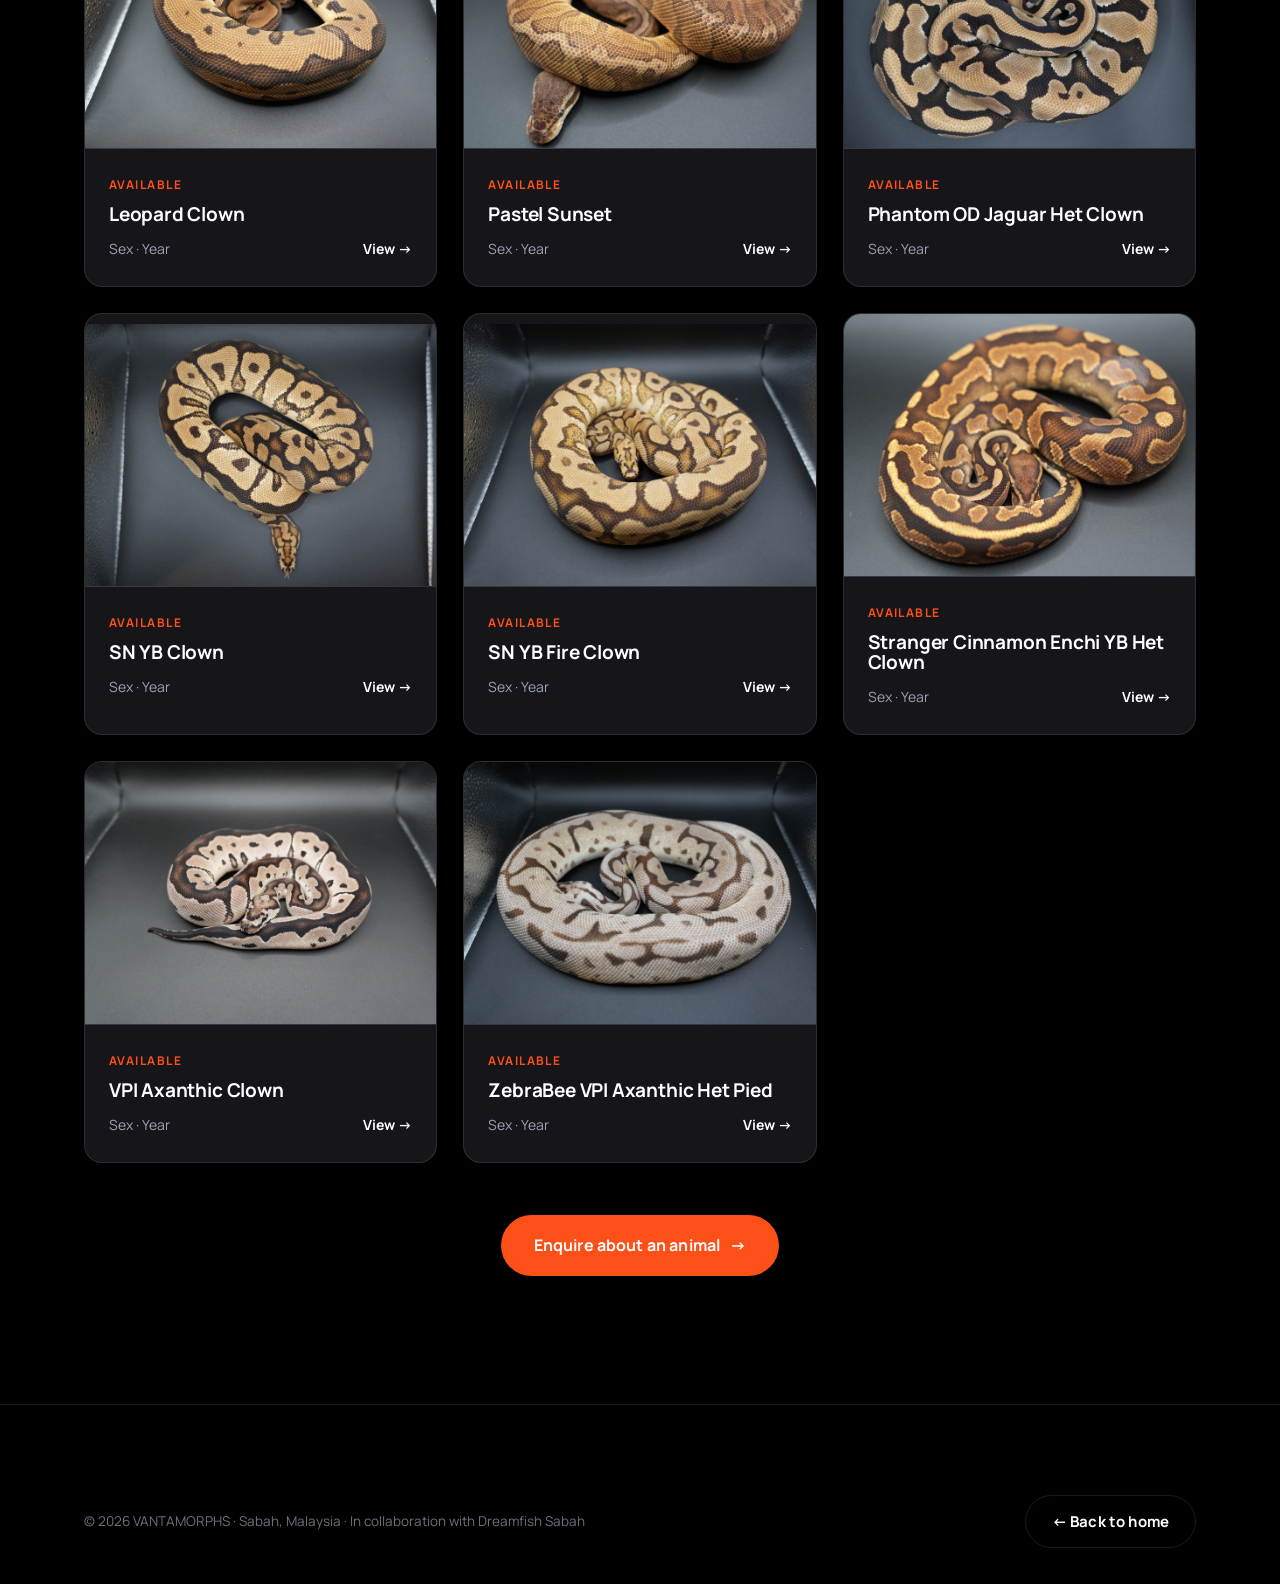
==== commit 5a9b34bd: "Cards show sex/year slot like homepage; photo count moves to gallery counter Co-Authored-By: Claude " ====
--- a/ball-pythons.html
+++ b/ball-pythons.html
@@ -78,13 +78,15 @@
 
     <section style="padding-top:0;">
       <div class="wrap">
+        <!-- EDIT ME: replace each card's "Sex &middot; Year" with the real details,
+             e.g. <span class="vitals">Female &middot; 2025</span> -->
         <div class="cards roster">
           <button class="card animal-card" data-i="0" aria-label="View photos of BH Mahogany Pied Het Lavender">
             <div class="ph"><img src="assets/animals/bh-mahogany-pied-het-lavender/card.jpg" alt="BH Mahogany Pied Het Lavender" loading="lazy" /></div>
             <div class="card-body">
               <span class="tag">Available</span>
               <h3>BH Mahogany Pied Het Lavender</h3>
-              <div class="meta"><span>3 photos</span><span class="price">View &rarr;</span></div>
+              <div class="meta"><span class="vitals">Sex &middot; Year</span><span class="price">View &rarr;</span></div>
             </div>
           </button>
           <button class="card animal-card" data-i="1" aria-label="View photos of Banana Leopard Enchi Clown">
@@ -92,7 +94,7 @@
             <div class="card-body">
               <span class="tag">Available</span>
               <h3>Banana Leopard Enchi Clown</h3>
-              <div class="meta"><span>4 photos</span><span class="price">View &rarr;</span></div>
+              <div class="meta"><span class="vitals">Sex &middot; Year</span><span class="price">View &rarr;</span></div>
             </div>
           </button>
           <button class="card animal-card" data-i="2" aria-label="View photos of Banana SN YB Clown">
@@ -100,7 +102,7 @@
             <div class="card-body">
               <span class="tag">Available</span>
               <h3>Banana SN YB Clown</h3>
-              <div class="meta"><span>7 photos</span><span class="price">View &rarr;</span></div>
+              <div class="meta"><span class="vitals">Sex &middot; Year</span><span class="price">View &rarr;</span></div>
             </div>
           </button>
           <button class="card animal-card" data-i="3" aria-label="View photos of Batman RS DG">
@@ -108,7 +110,7 @@
             <div class="card-body">
               <span class="tag">Available</span>
               <h3>Batman RS DG</h3>
-              <div class="meta"><span>9 photos</span><span class="price">View &rarr;</span></div>
+              <div class="meta"><span class="vitals">Sex &middot; Year</span><span class="price">View &rarr;</span></div>
             </div>
           </button>
           <button class="card animal-card" data-i="4" aria-label="View photos of BlackPastel Special Pied">
@@ -116,7 +118,7 @@
             <div class="card-body">
               <span class="tag">Available</span>
               <h3>BlackPastel Special Pied</h3>
-              <div class="meta"><span>3 photos</span><span class="price">View &rarr;</span></div>
+              <div class="meta"><span class="vitals">Sex &middot; Year</span><span class="price">View &rarr;</span></div>
             </div>
           </button>
           <button class="card animal-card" data-i="5" aria-label="View photos of BlackPastel YB Clown Het DG">
@@ -124,7 +126,7 @@
             <div class="card-body">
               <span class="tag">Available</span>
               <h3>BlackPastel YB Clown Het DG</h3>
-              <div class="meta"><span>3 photos</span><span class="price">View &rarr;</span></div>
+              <div class="meta"><span class="vitals">Sex &middot; Year</span><span class="price">View &rarr;</span></div>
             </div>
           </button>
           <button class="card animal-card" data-i="6" aria-label="View photos of Clown Het VPI Axanthic">
@@ -132,7 +134,7 @@
             <div class="card-body">
               <span class="tag">Available</span>
               <h3>Clown Het VPI Axanthic</h3>
-              <div class="meta"><span>6 photos</span><span class="price">View &rarr;</span></div>
+              <div class="meta"><span class="vitals">Sex &middot; Year</span><span class="price">View &rarr;</span></div>
             </div>
           </button>
           <button class="card animal-card" data-i="7" aria-label="View photos of Confusion Pastel Spotnose Clown">
@@ -140,7 +142,7 @@
             <div class="card-body">
               <span class="tag">Available</span>
               <h3>Confusion Pastel Spotnose Clown</h3>
-              <div class="meta"><span>7 photos</span><span class="price">View &rarr;</span></div>
+              <div class="meta"><span class="vitals">Sex &middot; Year</span><span class="price">View &rarr;</span></div>
             </div>
           </button>
           <button class="card animal-card" data-i="8" aria-label="View photos of Cypress YB Het Clown">
@@ -148,7 +150,7 @@
             <div class="card-body">
               <span class="tag">Available</span>
               <h3>Cypress YB Het Clown</h3>
-              <div class="meta"><span>3 photos</span><span class="price">View &rarr;</span></div>
+              <div class="meta"><span class="vitals">Sex &middot; Year</span><span class="price">View &rarr;</span></div>
             </div>
           </button>
           <button class="card animal-card" data-i="9" aria-label="View photos of DG Pied">
@@ -156,7 +158,7 @@
             <div class="card-body">
               <span class="tag">Available</span>
               <h3>DG Pied</h3>
-              <div class="meta"><span>3 photos</span><span class="price">View &rarr;</span></div>
+              <div class="meta"><span class="vitals">Sex &middot; Year</span><span class="price">View &rarr;</span></div>
             </div>
           </button>
           <button class="card animal-card" data-i="10" aria-label="View photos of Dreamsicle">
@@ -164,7 +166,7 @@
             <div class="card-body">
               <span class="tag">Available</span>
               <h3>Dreamsicle</h3>
-              <div class="meta"><span>7 photos</span><span class="price">View &rarr;</span></div>
+              <div class="meta"><span class="vitals">Sex &middot; Year</span><span class="price">View &rarr;</span></div>
             </div>
           </button>
           <button class="card animal-card" data-i="11" aria-label="View photos of Enchi Dreamsicle">
@@ -172,7 +174,7 @@
             <div class="card-body">
               <span class="tag">Available</span>
               <h3>Enchi Dreamsicle</h3>
-              <div class="meta"><span>2 photos</span><span class="price">View &rarr;</span></div>
+              <div class="meta"><span class="vitals">Sex &middot; Year</span><span class="price">View &rarr;</span></div>
             </div>
           </button>
           <button class="card animal-card" data-i="12" aria-label="View photos of Enchi YB Clown Het DG">
@@ -180,7 +182,7 @@
             <div class="card-body">
               <span class="tag">Available</span>
               <h3>Enchi YB Clown Het DG</h3>
-              <div class="meta"><span>4 photos</span><span class="price">View &rarr;</span></div>
+              <div class="meta"><span class="vitals">Sex &middot; Year</span><span class="price">View &rarr;</span></div>
             </div>
           </button>
           <button class="card animal-card" data-i="13" aria-label="View photos of Fire (Pixel) GS Dh DG Clown">
@@ -188,7 +190,7 @@
             <div class="card-body">
               <span class="tag">Available</span>
               <h3>Fire (Pixel) GS Dh DG Clown</h3>
-              <div class="meta"><span>4 photos</span><span class="price">View &rarr;</span></div>
+              <div class="meta"><span class="vitals">Sex &middot; Year</span><span class="price">View &rarr;</span></div>
             </div>
           </button>
           <button class="card animal-card" data-i="14" aria-label="View photos of Fire Enchi Pied">
@@ -196,7 +198,7 @@
             <div class="card-body">
               <span class="tag">Available</span>
               <h3>Fire Enchi Pied</h3>
-              <div class="meta"><span>3 photos</span><span class="price">View &rarr;</span></div>
+              <div class="meta"><span class="vitals">Sex &middot; Year</span><span class="price">View &rarr;</span></div>
             </div>
           </button>
           <button class="card animal-card" data-i="15" aria-label="View photos of Fire Lace YB Het Clown">
@@ -204,7 +206,7 @@
             <div class="card-body">
               <span class="tag">Available</span>
               <h3>Fire Lace YB Het Clown</h3>
-              <div class="meta"><span>6 photos</span><span class="price">View &rarr;</span></div>
+              <div class="meta"><span class="vitals">Sex &middot; Year</span><span class="price">View &rarr;</span></div>
             </div>
           </button>
           <button class="card animal-card" data-i="16" aria-label="View photos of GHI Dhet VPI Axanthic Pied">
@@ -212,7 +214,7 @@
             <div class="card-body">
               <span class="tag">Available</span>
               <h3>GHI Dhet VPI Axanthic Pied</h3>
-              <div class="meta"><span>3 photos</span><span class="price">View &rarr;</span></div>
+              <div class="meta"><span class="vitals">Sex &middot; Year</span><span class="price">View &rarr;</span></div>
             </div>
           </button>
           <button class="card animal-card" data-i="17" aria-label="View photos of Hurricane Leopard SN Het Clown">
@@ -220,7 +222,7 @@
             <div class="card-body">
               <span class="tag">Available</span>
               <h3>Hurricane Leopard SN Het Clown</h3>
-              <div class="meta"><span>3 photos</span><span class="price">View &rarr;</span></div>
+              <div class="meta"><span class="vitals">Sex &middot; Year</span><span class="price">View &rarr;</span></div>
             </div>
           </button>
           <button class="card animal-card" data-i="18" aria-label="View photos of Leopard Clown">
@@ -228,7 +230,7 @@
             <div class="card-body">
               <span class="tag">Available</span>
               <h3>Leopard Clown</h3>
-              <div class="meta"><span>3 photos</span><span class="price">View &rarr;</span></div>
+              <div class="meta"><span class="vitals">Sex &middot; Year</span><span class="price">View &rarr;</span></div>
             </div>
           </button>
           <button class="card animal-card" data-i="19" aria-label="View photos of Pastel Sunset">
@@ -236,7 +238,7 @@
             <div class="card-body">
               <span class="tag">Available</span>
               <h3>Pastel Sunset</h3>
-              <div class="meta"><span>6 photos</span><span class="price">View &rarr;</span></div>
+              <div class="meta"><span class="vitals">Sex &middot; Year</span><span class="price">View &rarr;</span></div>
             </div>
           </button>
           <button class="card animal-card" data-i="20" aria-label="View photos of Phantom OD Jaguar Het Clown">
@@ -244,7 +246,7 @@
             <div class="card-body">
               <span class="tag">Available</span>
               <h3>Phantom OD Jaguar Het Clown</h3>
-              <div class="meta"><span>3 photos</span><span class="price">View &rarr;</span></div>
+              <div class="meta"><span class="vitals">Sex &middot; Year</span><span class="price">View &rarr;</span></div>
             </div>
           </button>
           <button class="card animal-card" data-i="21" aria-label="View photos of SN YB Clown">
@@ -252,7 +254,7 @@
             <div class="card-body">
               <span class="tag">Available</span>
               <h3>SN YB Clown</h3>
-              <div class="meta"><span>4 photos</span><span class="price">View &rarr;</span></div>
+              <div class="meta"><span class="vitals">Sex &middot; Year</span><span class="price">View &rarr;</span></div>
             </div>
           </button>
           <button class="card animal-card" data-i="22" aria-label="View photos of SN YB Fire Clown">
@@ -260,7 +262,7 @@
             <div class="card-body">
               <span class="tag">Available</span>
               <h3>SN YB Fire Clown</h3>
-              <div class="meta"><span>3 photos</span><span class="price">View &rarr;</span></div>
+              <div class="meta"><span class="vitals">Sex &middot; Year</span><span class="price">View &rarr;</span></div>
             </div>
           </button>
           <button class="card animal-card" data-i="23" aria-label="View photos of Stranger Cinnamon Enchi YB Het Clown">
@@ -268,7 +270,7 @@
             <div class="card-body">
               <span class="tag">Available</span>
               <h3>Stranger Cinnamon Enchi YB Het Clown</h3>
-              <div class="meta"><span>7 photos</span><span class="price">View &rarr;</span></div>
+              <div class="meta"><span class="vitals">Sex &middot; Year</span><span class="price">View &rarr;</span></div>
             </div>
           </button>
           <button class="card animal-card" data-i="24" aria-label="View photos of VPI Axanthic Clown">
@@ -276,7 +278,7 @@
             <div class="card-body">
               <span class="tag">Available</span>
               <h3>VPI Axanthic Clown</h3>
-              <div class="meta"><span>3 photos</span><span class="price">View &rarr;</span></div>
+              <div class="meta"><span class="vitals">Sex &middot; Year</span><span class="price">View &rarr;</span></div>
             </div>
           </button>
           <button class="card animal-card" data-i="25" aria-label="View photos of ZebraBee VPI Axanthic Het Pied">
@@ -284,7 +286,7 @@
             <div class="card-body">
               <span class="tag">Available</span>
               <h3>ZebraBee VPI Axanthic Het Pied</h3>
-              <div class="meta"><span>3 photos</span><span class="price">View &rarr;</span></div>
+              <div class="meta"><span class="vitals">Sex &middot; Year</span><span class="price">View &rarr;</span></div>
             </div>
           </button>
         </div>
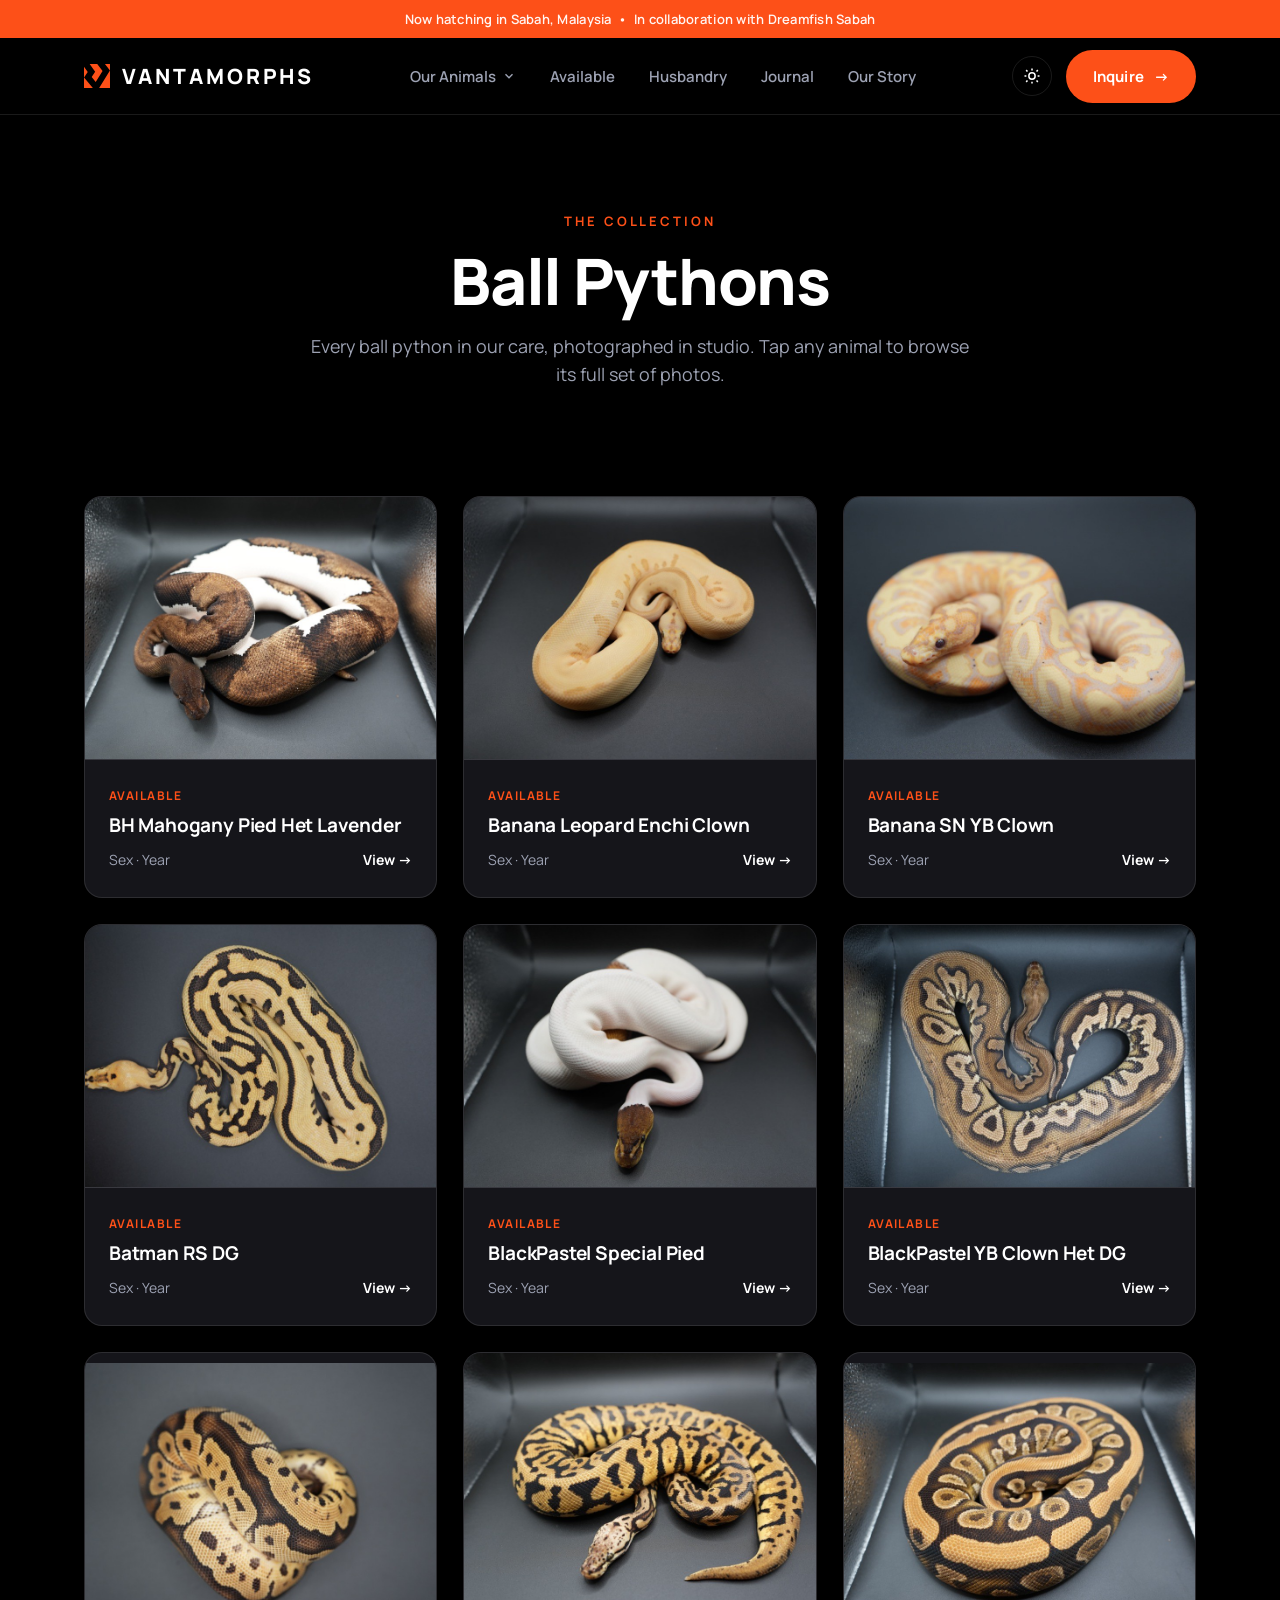
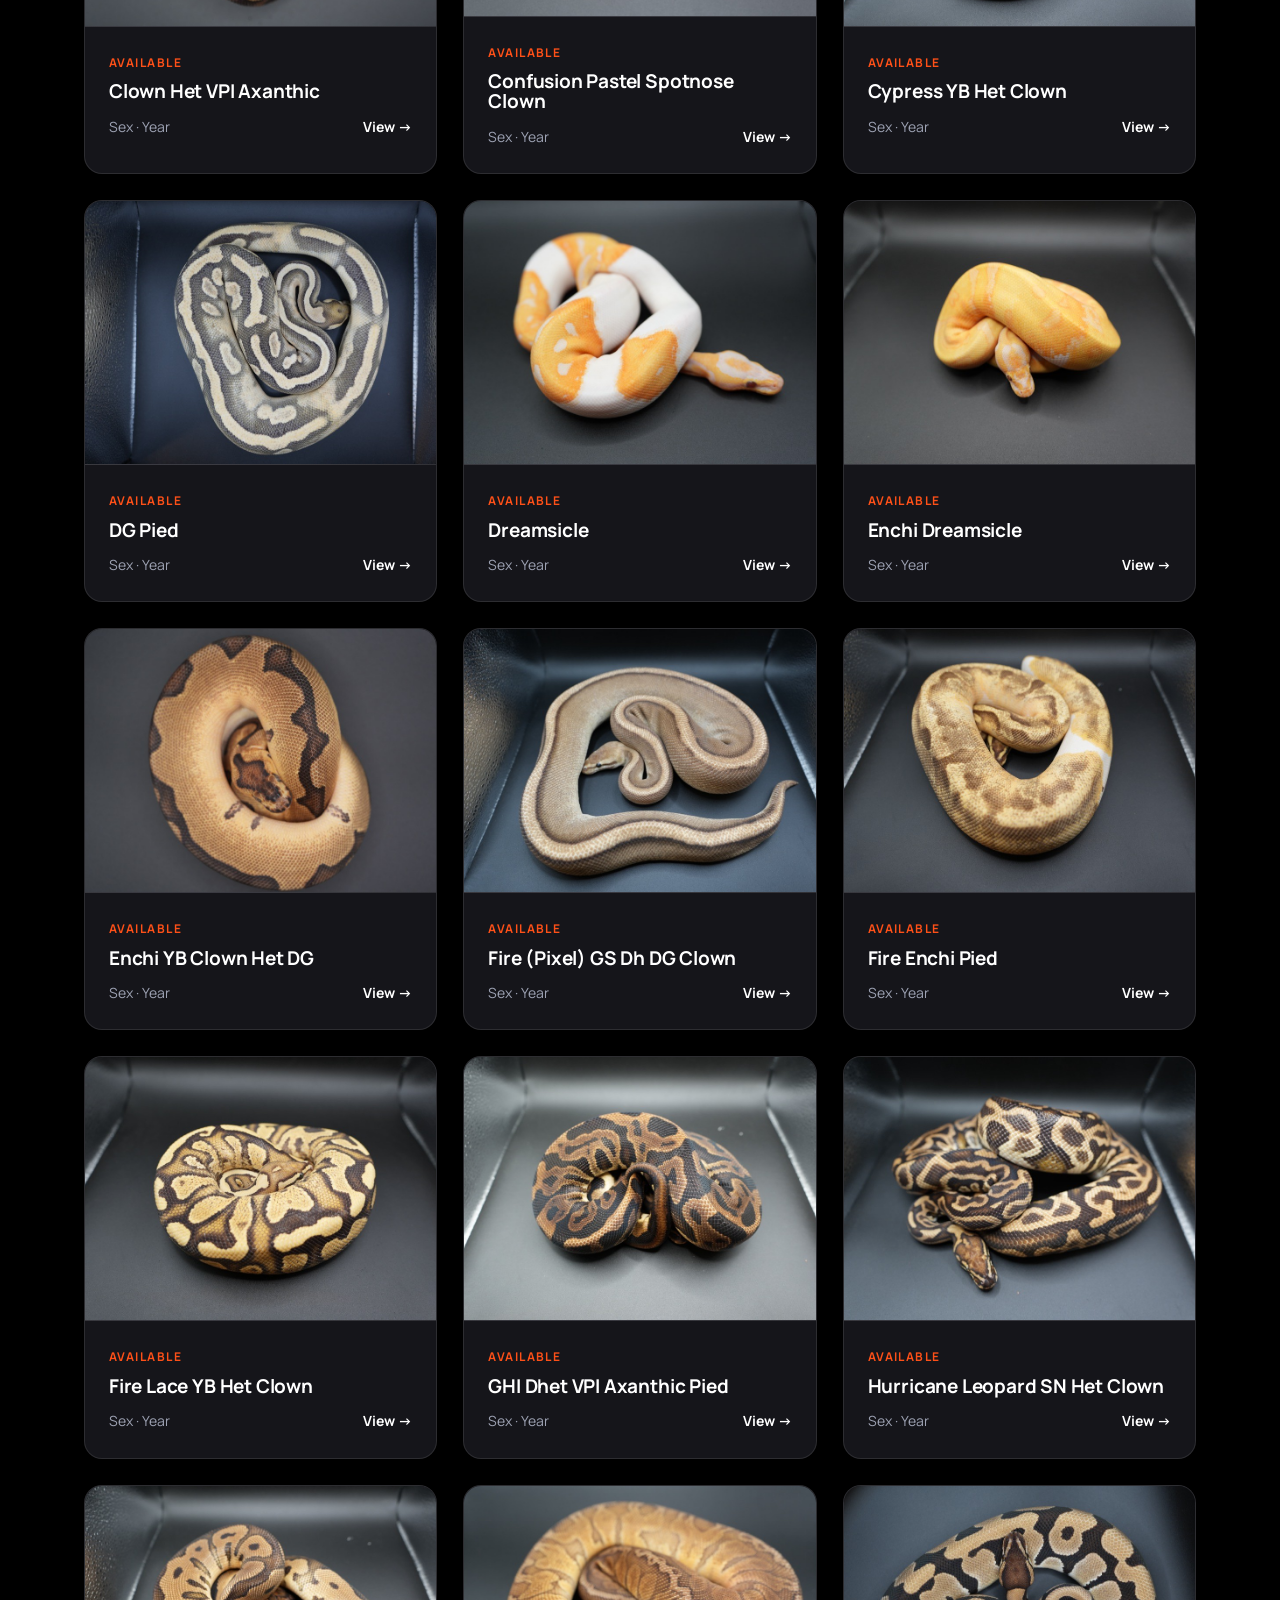
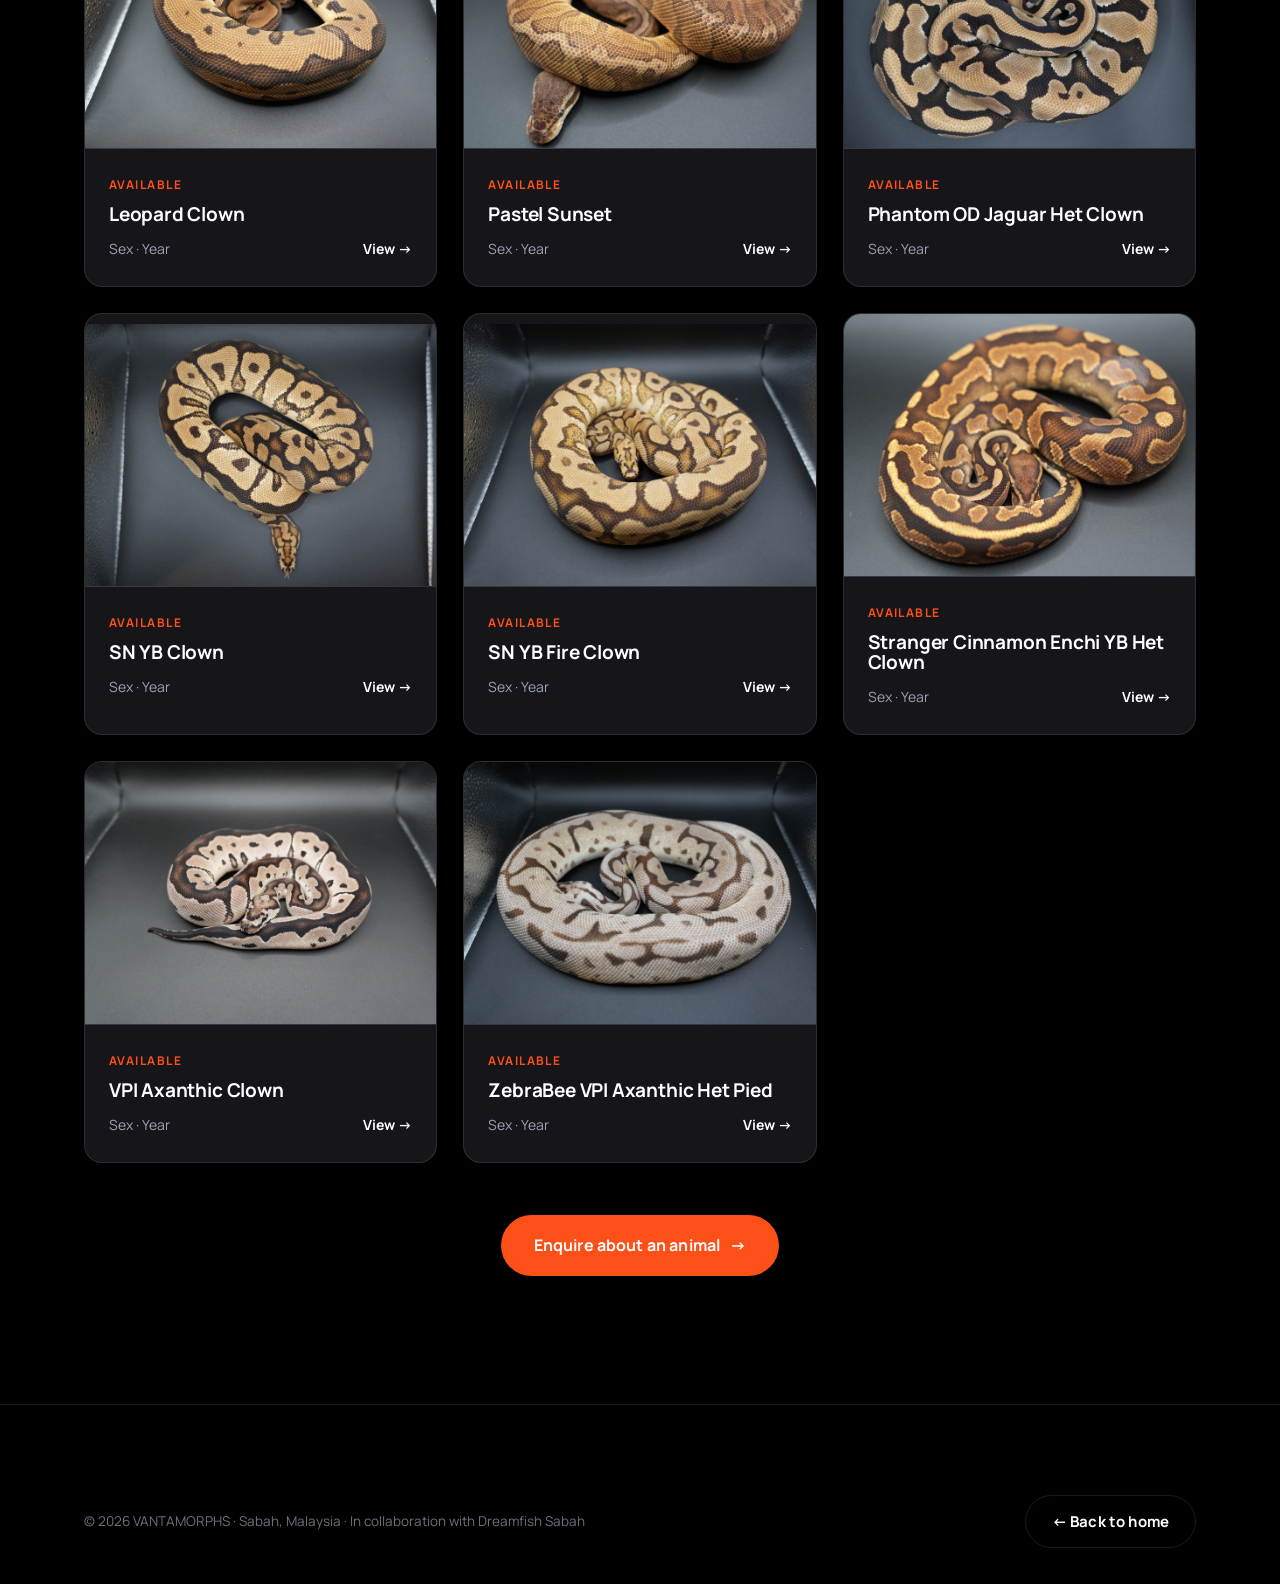
==== commit 28e39296: "Add a site-wide light/dark toggle that persists across pages - Small sun/moon button in the nav on e" ====
--- a/ball-pythons.html
+++ b/ball-pythons.html
@@ -3,8 +3,19 @@
 <head>
   <meta charset="UTF-8" />
   <meta name="viewport" content="width=device-width, initial-scale=1.0" />
-  <title>Ball Pythons — VANTAMORPHS</title>
-  <meta name="description" content="The full VANTAMORPHS ball python collection — 26 animals, photographed in studio in Sabah, Malaysia." />
+
+  <!-- Theme: apply saved choice before paint (no flash). Falls back to this page's default. -->
+  <script>
+    (function () {
+      var def = document.documentElement.getAttribute('data-default-theme') || 'dark';
+      var t = null;
+      try { t = localStorage.getItem('vm-theme'); } catch (e) {}
+      if ((t || def) === 'light') document.documentElement.classList.add('theme-light');
+    })();
+  </script>
+
+  <title>Ball Pythons | VANTAMORPHS</title>
+  <meta name="description" content="The full VANTAMORPHS ball python collection: 26 animals, photographed in studio in Sabah, Malaysia." />
   <link rel="icon" type="image/png" sizes="32x32" href="assets/favicon-32.png" />
   <link rel="icon" type="image/png" sizes="16x16" href="assets/favicon-16.png" />
   <link rel="preconnect" href="https://fonts.googleapis.com" />
@@ -50,7 +61,11 @@
       </nav>
 
       <div class="nav-actions">
-        <a href="index.html#contact" class="btn btn-primary">Inquire <span class="arrow">&rarr;</span></a>
+        <button class="theme-toggle" id="themeToggle" type="button" aria-label="Switch between light and dark mode" title="Light / dark mode">
+          <svg class="icon-sun" viewBox="0 0 24 24" aria-hidden="true"><circle cx="12" cy="12" r="4.2"/><path d="M12 2v2.5M12 19.5V22M4.2 4.2l1.8 1.8M18 18l1.8 1.8M2 12h2.5M19.5 12H22M4.2 19.8 6 18M18 6l1.8-1.8"/></svg>
+          <svg class="icon-moon" viewBox="0 0 24 24" aria-hidden="true"><path d="M21 12.8A9 9 0 1 1 11.2 3a7 7 0 0 0 9.8 9.8Z"/></svg>
+        </button>
+        <a href="https://wa.me/601119520000?text=Hi%20VANTAMORPHS%21%20I%27d%20like%20to%20enquire%20about%20one%20of%20your%20ball%20pythons." target="_blank" rel="noopener" class="btn btn-primary">Inquire <span class="arrow">&rarr;</span></a>
         <button class="nav-toggle" aria-label="Open menu" aria-expanded="false" id="navToggle">
           <svg viewBox="0 0 24 24" fill="none" stroke-width="2"><path d="M3 6h18M3 12h18M3 18h18"/></svg>
         </button>
@@ -63,7 +78,7 @@
       <a href="index.html#education">Husbandry</a>
       <a href="index.html#journal">Journal</a>
       <a href="index.html#story">Our Story</a>
-      <a href="index.html#contact" class="btn btn-primary">Inquire &rarr;</a>
+      <a href="https://wa.me/601119520000?text=Hi%20VANTAMORPHS%21%20I%27d%20like%20to%20enquire%20about%20one%20of%20your%20ball%20pythons." target="_blank" rel="noopener" class="btn btn-primary">Inquire &rarr;</a>
     </div>
   </header>
 
@@ -291,7 +306,7 @@
           </button>
         </div>
         <div class="center" style="margin-top:52px;">
-          <a href="index.html#contact" class="btn btn-primary btn-lg">Enquire about an animal <span class="arrow">&rarr;</span></a>
+          <a href="https://wa.me/601119520000?text=Hi%20VANTAMORPHS%21%20I%27d%20like%20to%20enquire%20about%20one%20of%20your%20ball%20pythons." target="_blank" rel="noopener" class="btn btn-primary btn-lg">Enquire about an animal <span class="arrow">&rarr;</span></a>
         </div>
       </div>
     </section>
--- a/styles.css
+++ b/styles.css
@@ -45,6 +45,34 @@
   --ease: cubic-bezier(.4, 0, .2, 1);
   --t-theme: background-color .35s var(--ease), border-color .35s var(--ease), color .35s var(--ease), box-shadow .35s var(--ease);
 }
+
+/* ------------------------------------------------------------
+   LIGHT THEME — used on Journal / long-form reading pages only.
+   Add class="theme-light" to <html>. Everything else stays dark.
+   ------------------------------------------------------------ */
+.theme-light {
+  --bg:         #FFFFFF;
+  --bg-soft:    #F5F6FA;
+  --surface:    #FFFFFF;
+  --line:       rgba(15, 17, 26, .13);
+  --text:       #0B0C10;
+  --text-dim:   #4A4D59;
+  --text-mute:  #6E7180;
+
+  /* deepened orange so it reads as rich on white as #FD5018 does on black */
+  --orange:     #E84512;
+  --orange-600: #D33B0C;
+
+  --header-bg:  rgba(255, 255, 255, .86);
+  --ph-grad:    radial-gradient(120% 120% at 30% 10%, #F1F2F7 0%, #E8EAF2 55%, #DFE2EC 100%);
+  --ph-wm:      .10;
+  --partner-grad: linear-gradient(120deg, #F5F6FA, #ECEEF5);
+  --card-shadow: 0 14px 40px rgba(15, 17, 26, .07);
+  --glow:       radial-gradient(circle, rgba(232,69,18,.10), transparent 62%);
+}
+/* the top bar stays brand orange with white text in both themes */
+.theme-light .topbar { background: var(--orange); color: #fff; }
+.theme-light .btn-primary { color: #fff; }
 
 /* ---------- Reset ---------- */
 *, *::before, *::after { box-sizing: border-box; margin: 0; padding: 0; }
@@ -142,6 +170,20 @@
 
 .nav-toggle { display: none; background: none; border: 0; color: var(--text); cursor: pointer; }
 .nav-toggle svg { width: 26px; height: 26px; stroke: currentColor; }
+
+/* ---------- Light / dark theme toggle ---------- */
+.theme-toggle {
+  width: 40px; height: 40px; border-radius: 50%; flex: none;
+  border: 1px solid var(--line); background: transparent; color: var(--text);
+  display: grid; place-items: center; cursor: pointer; padding: 0;
+  transition: border-color .2s var(--ease), color .2s var(--ease), transform .2s var(--ease);
+}
+.theme-toggle:hover { border-color: var(--orange); color: var(--orange); transform: translateY(-1px); }
+.theme-toggle svg { width: 18px; height: 18px; stroke: currentColor; fill: none; stroke-width: 2; }
+/* show the icon for the mode you'll switch TO */
+.theme-toggle .icon-moon { display: none; }
+.theme-light .theme-toggle .icon-moon { display: block; }
+.theme-light .theme-toggle .icon-sun { display: none; }
 
 /* ---------- Nav dropdown ---------- */
 .nav-item { position: relative; }
@@ -176,6 +218,95 @@
 .drop a:hover { background: rgba(253,80,24,.12); color: var(--orange); }
 @media (prefers-reduced-motion: reduce) { .drop { transition: none; } }
 
+/* ============================================================
+   ARTICLE / JOURNAL PAGES
+   ============================================================ */
+.article-head { padding-block: clamp(48px, 7vw, 88px) 0; }
+.article-head .wrap { max-width: 820px; }
+.article-head .eyebrow { display: block; margin-bottom: 18px; }
+.article-head h1 { font-size: clamp(32px, 5.2vw, 56px); line-height: 1.06; }
+.article-meta {
+  display: flex; flex-wrap: wrap; align-items: center; gap: 10px 16px;
+  margin-top: 26px; padding-top: 22px; border-top: 1px solid var(--line);
+  font-size: 14px; color: var(--text-mute);
+}
+.article-meta .dot-sep { width: 4px; height: 4px; border-radius: 50%; background: var(--text-mute); }
+.article-hero { margin-top: clamp(32px, 5vw, 52px); }
+.article-hero .wrap { max-width: 1080px; }
+.article-hero img {
+  width: 100%; border-radius: var(--radius); border: 1px solid var(--line);
+  aspect-ratio: 16 / 9; object-fit: cover;
+}
+.article-hero figcaption, .prose figcaption {
+  margin-top: 12px; font-size: 13.5px; color: var(--text-mute); text-align: center;
+}
+
+/* ---------- Prose ---------- */
+.prose { max-width: 720px; margin: 0 auto; padding-block: clamp(44px, 6vw, 72px); }
+.prose > * + * { margin-top: 26px; }
+.prose p { font-size: 17.5px; line-height: 1.75; color: var(--text-dim); }
+.prose p strong { color: var(--text); font-weight: 700; }
+.prose .lede { font-size: clamp(19px, 2.2vw, 22px); line-height: 1.6; color: var(--text); font-weight: 500; }
+.prose h2 {
+  font-size: clamp(24px, 3.2vw, 32px); margin-top: 56px; letter-spacing: -.02em;
+  padding-top: 26px; border-top: 1px solid var(--line);
+}
+.prose h3 { font-size: clamp(18px, 2.2vw, 21px); margin-top: 38px; color: var(--text); }
+.prose ul, .prose ol { padding-left: 22px; color: var(--text-dim); font-size: 17px; line-height: 1.7; }
+.prose ul { list-style: none; padding-left: 0; }
+.prose ul li { position: relative; padding-left: 26px; margin-top: 12px; }
+.prose ul li::before {
+  content: ""; position: absolute; left: 6px; top: 11px;
+  width: 7px; height: 7px; background: var(--orange); transform: rotate(45deg);
+}
+.prose ol { list-style: decimal; }
+.prose ol li { margin-top: 12px; padding-left: 6px; }
+.prose ol li::marker { color: var(--orange); font-weight: 800; }
+.prose a { color: var(--orange); text-decoration: underline; text-underline-offset: 3px; }
+.prose a:hover { color: var(--orange-600); }
+.prose img { width: 100%; border-radius: var(--radius); border: 1px solid var(--line); }
+.prose figure { margin-top: 38px; }
+
+/* callout / key box */
+.callout {
+  background: var(--bg-soft); border: 1px solid var(--line);
+  border-left: 3px solid var(--orange); border-radius: var(--radius-sm);
+  padding: 24px 26px; margin-top: 38px;
+}
+.callout .callout-title {
+  font-size: 12px; font-weight: 800; letter-spacing: .16em; text-transform: uppercase;
+  color: var(--orange); margin-bottom: 12px;
+}
+.callout p, .callout li { font-size: 16px; }
+.callout > * + * { margin-top: 12px; }
+
+/* pull quote */
+.pullquote {
+  margin: 52px 0; padding: 0 0 0 28px; border-left: 3px solid var(--orange);
+  font-size: clamp(20px, 2.6vw, 26px); font-weight: 700; line-height: 1.4;
+  letter-spacing: -.02em; color: var(--text);
+}
+.pullquote cite { display: block; margin-top: 14px; font-size: 14px; font-weight: 600; font-style: normal; color: var(--text-mute); }
+
+/* spec table */
+.spec-table { width: 100%; border-collapse: collapse; margin-top: 30px; font-size: 16px; }
+.spec-table th, .spec-table td { padding: 14px 16px; text-align: left; border-bottom: 1px solid var(--line); }
+.spec-table th { font-size: 12px; letter-spacing: .12em; text-transform: uppercase; color: var(--orange); font-weight: 800; }
+.spec-table td { color: var(--text-dim); }
+.spec-table td:first-child { color: var(--text); font-weight: 600; }
+.spec-wrap { overflow-x: auto; }
+
+/* article footer CTA + related */
+.article-cta { background: var(--bg-soft); border-block: 1px solid var(--line); }
+.article-cta .wrap { max-width: 720px; text-align: center; }
+.article-cta h2 { font-size: clamp(24px, 3.4vw, 34px); }
+.article-cta p { margin-top: 14px; color: var(--text-dim); }
+.article-cta .hero-cta { justify-content: center; margin-top: 28px; }
+.related { padding-block: clamp(56px, 8vw, 88px); }
+.related h2 { font-size: clamp(20px, 2.6vw, 26px); margin-bottom: 28px; }
+.related-grid { display: grid; grid-template-columns: repeat(2, 1fr); gap: 22px; }
+@media (max-width: 700px) { .related-grid { grid-template-columns: 1fr; } }
+
 /* ---------- Interior page header ---------- */
 .page-head { padding-block: clamp(56px, 8vw, 96px) clamp(32px, 4vw, 52px); }
 .page-head .eyebrow { display: block; margin-bottom: 16px; }
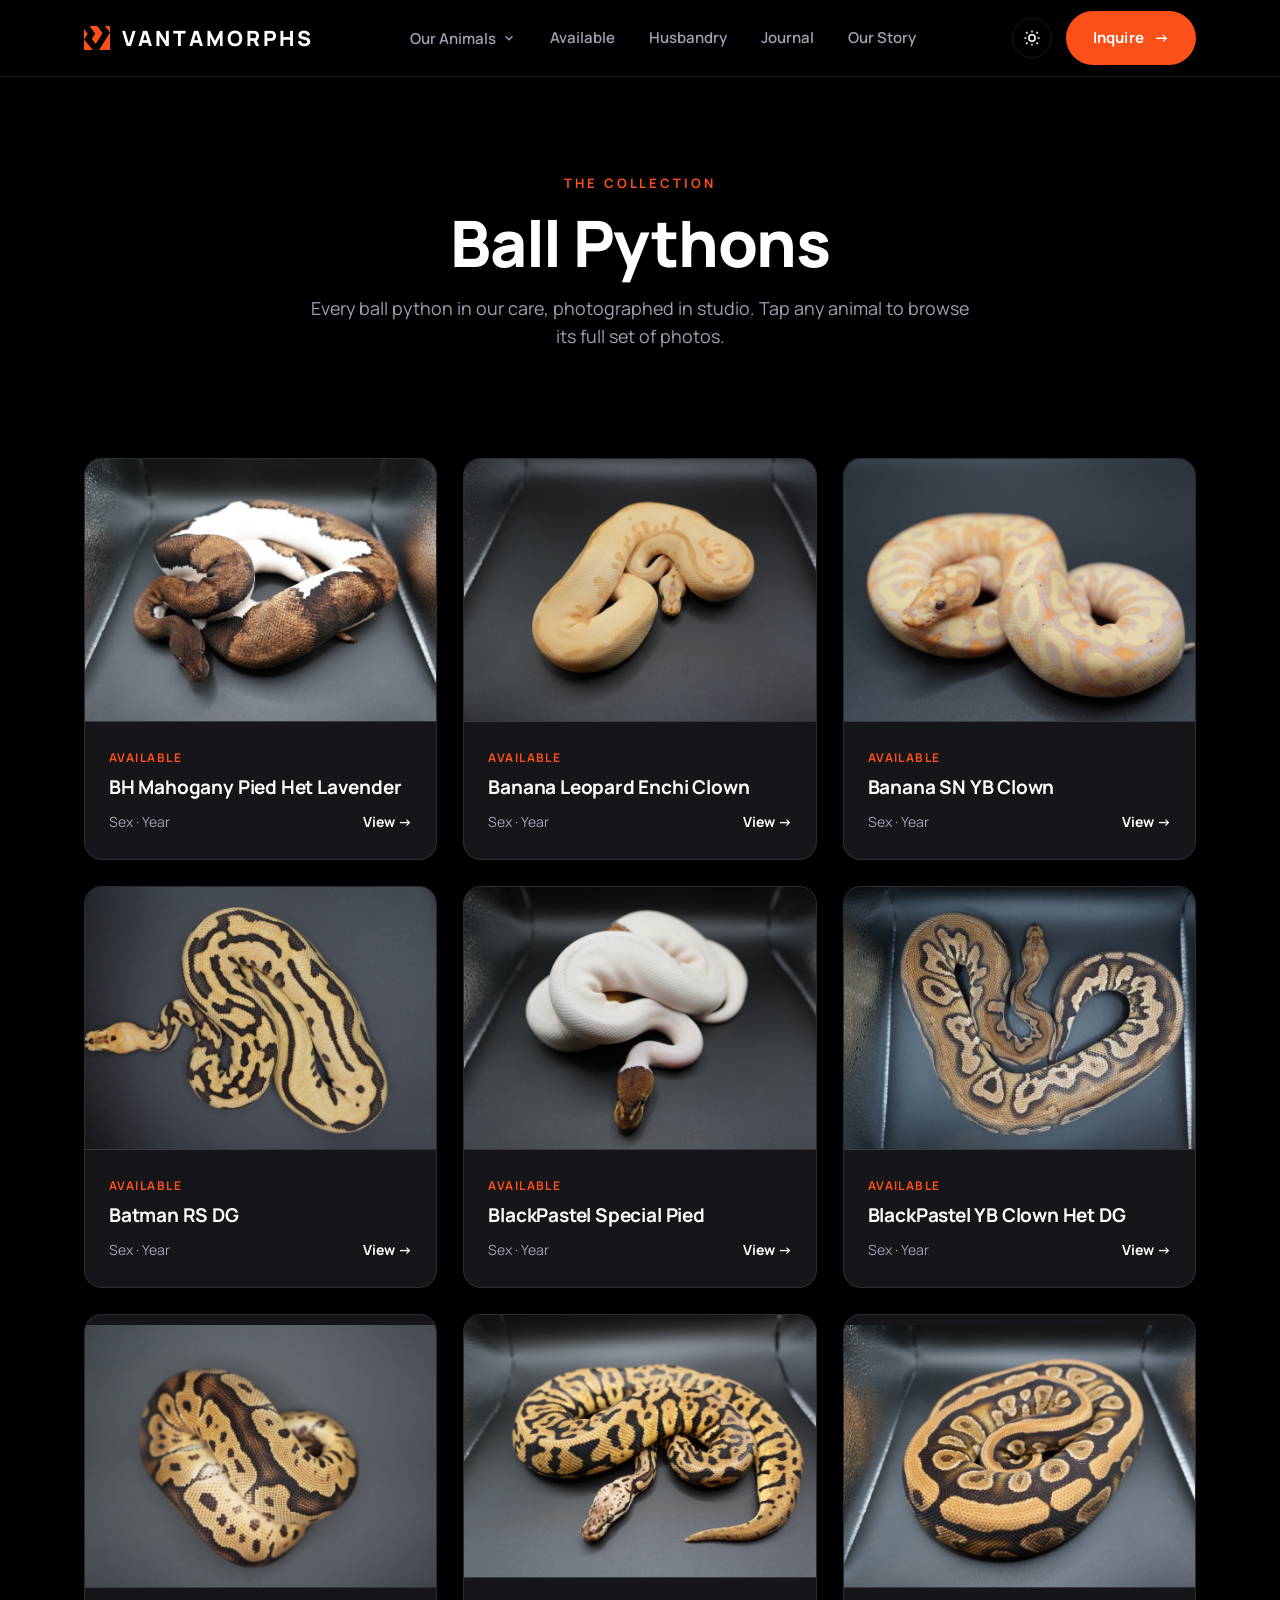
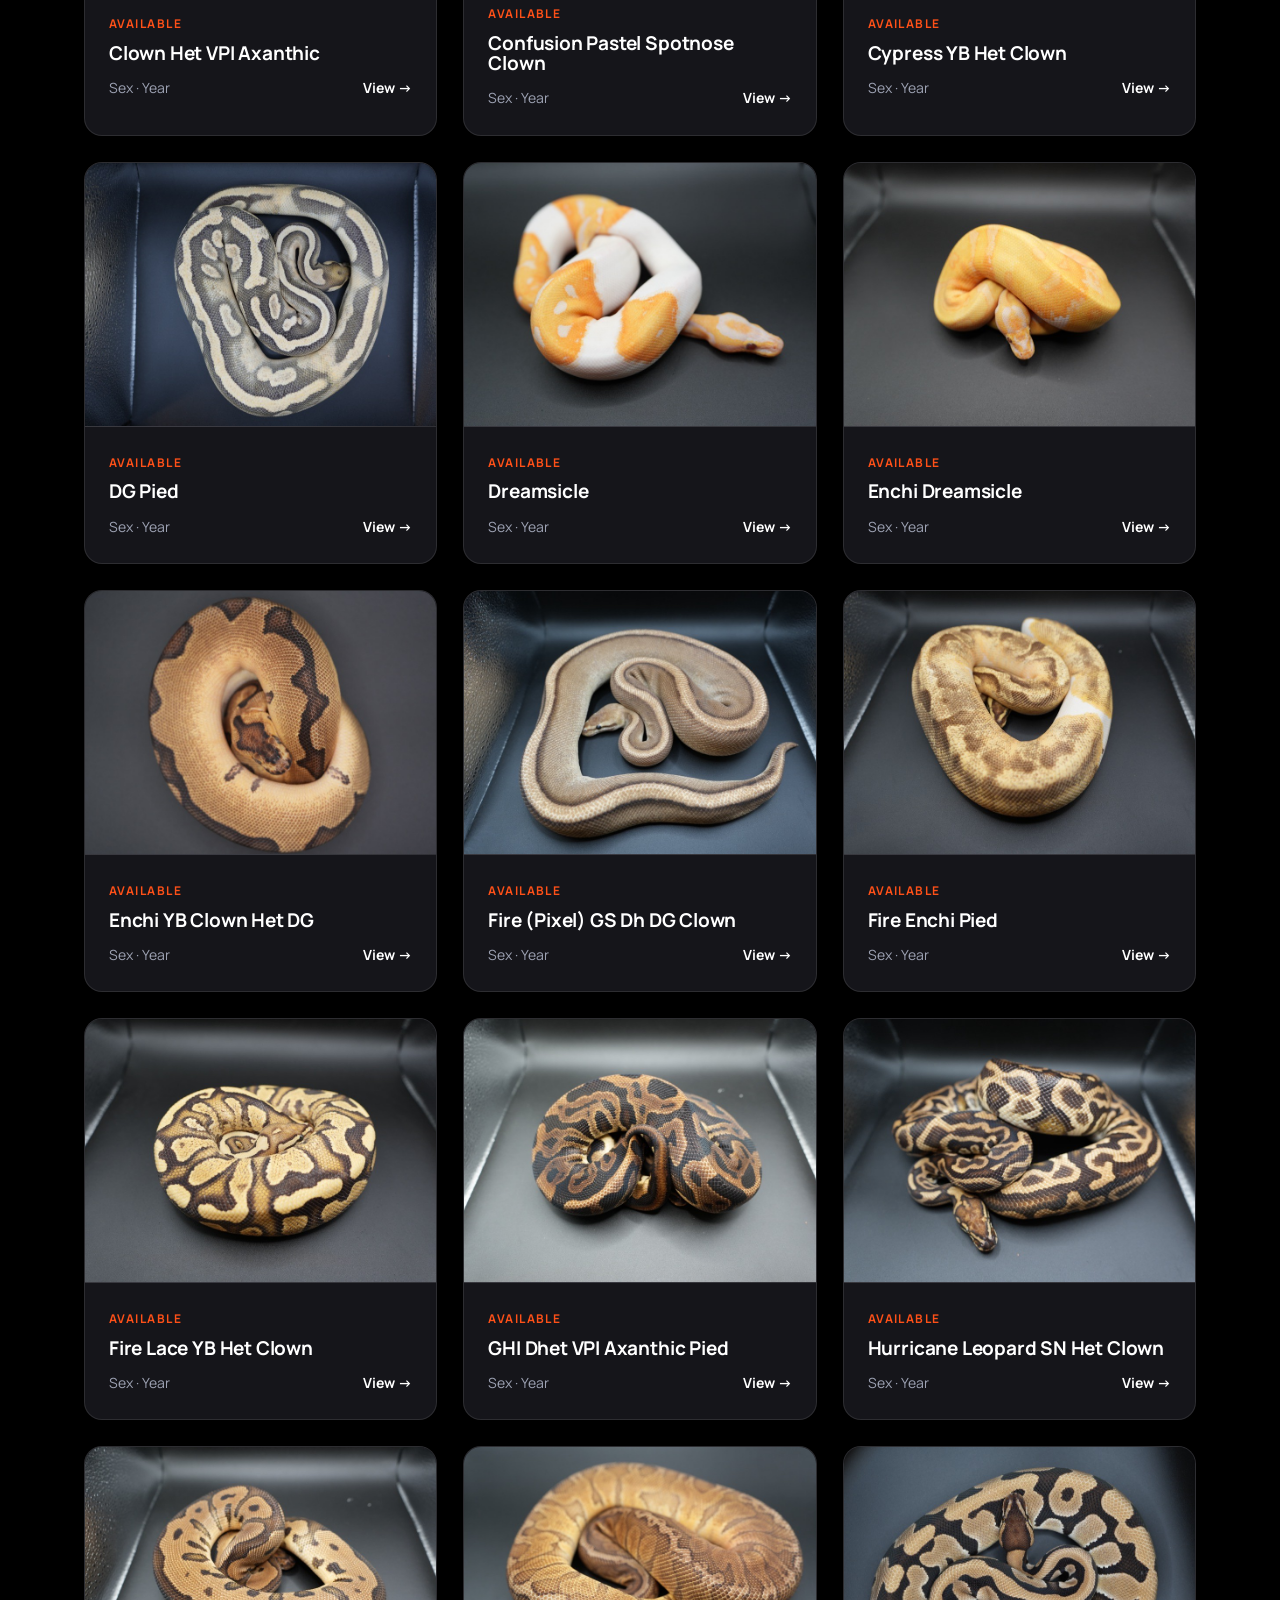
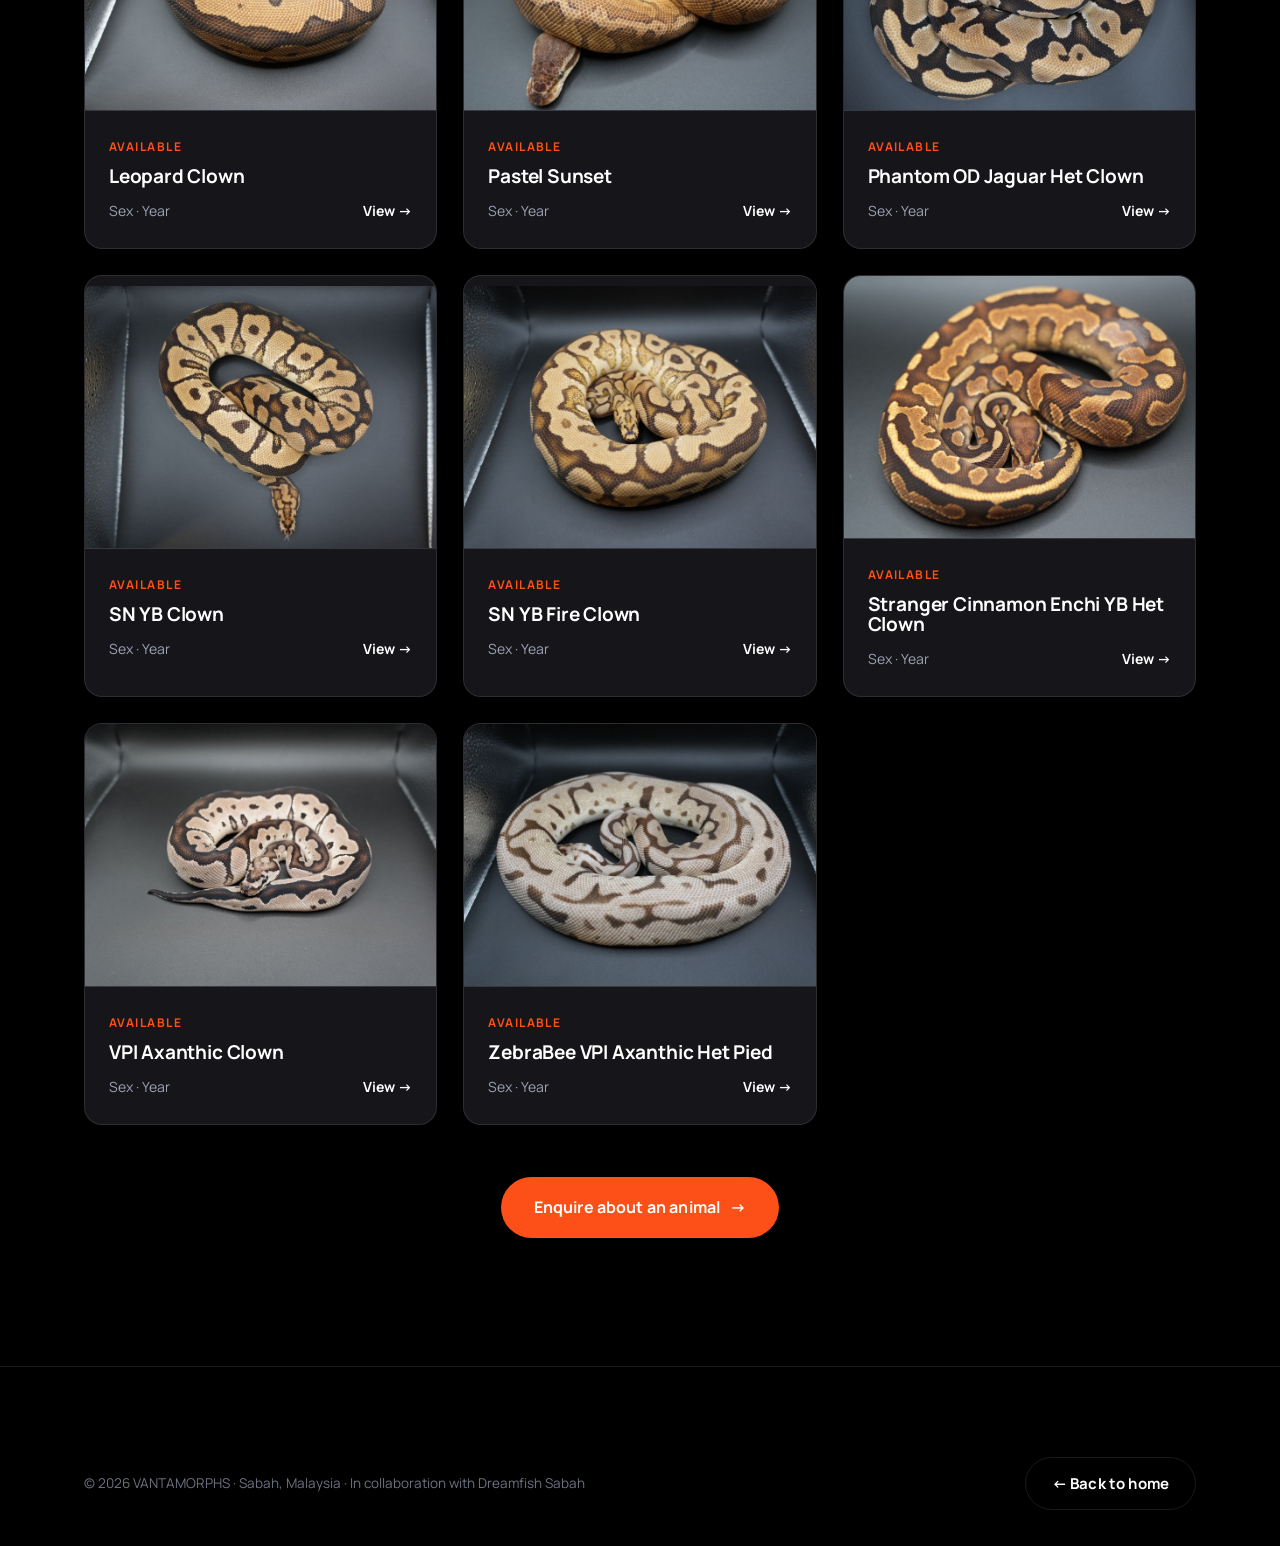
==== commit 3f4416fb: "Remove the orange announcement bar from every page Co-Authored-By: Claude Opus 5 <noreply@anthropic." ====
--- a/ball-pythons.html
+++ b/ball-pythons.html
@@ -24,11 +24,6 @@
   <link rel="stylesheet" href="styles.css" />
 </head>
 <body>
-
-  <!-- ============ TOP BAR ============ -->
-  <div class="topbar">
-    <span>Now hatching in Sabah, Malaysia &nbsp;•&nbsp; In collaboration with Dreamfish Sabah</span>
-  </div>
 
   <!-- ============ HEADER ============ -->
   <header class="header">
--- a/styles.css
+++ b/styles.css
@@ -70,8 +70,6 @@
   --card-shadow: 0 14px 40px rgba(15, 17, 26, .07);
   --glow:       radial-gradient(circle, rgba(232,69,18,.10), transparent 62%);
 }
-/* the top bar stays brand orange with white text in both themes */
-.theme-light .topbar { background: var(--orange); color: #fff; }
 .theme-light .btn-primary { color: #fff; }
 
 /* ---------- Reset ---------- */
@@ -141,14 +139,6 @@
   font-weight: 800; font-size: 21px; letter-spacing: .14em; color: var(--text);
   transition: color .35s var(--ease);
 }
-
-/* ---------- Top bar ---------- */
-.topbar {
-  background: var(--orange); color: #fff;
-  font-size: 13px; font-weight: 600; letter-spacing: .02em;
-  text-align: center; padding: 9px var(--gutter);
-}
-.topbar span { opacity: .95; }
 
 /* ---------- Header / Nav ---------- */
 .header {
